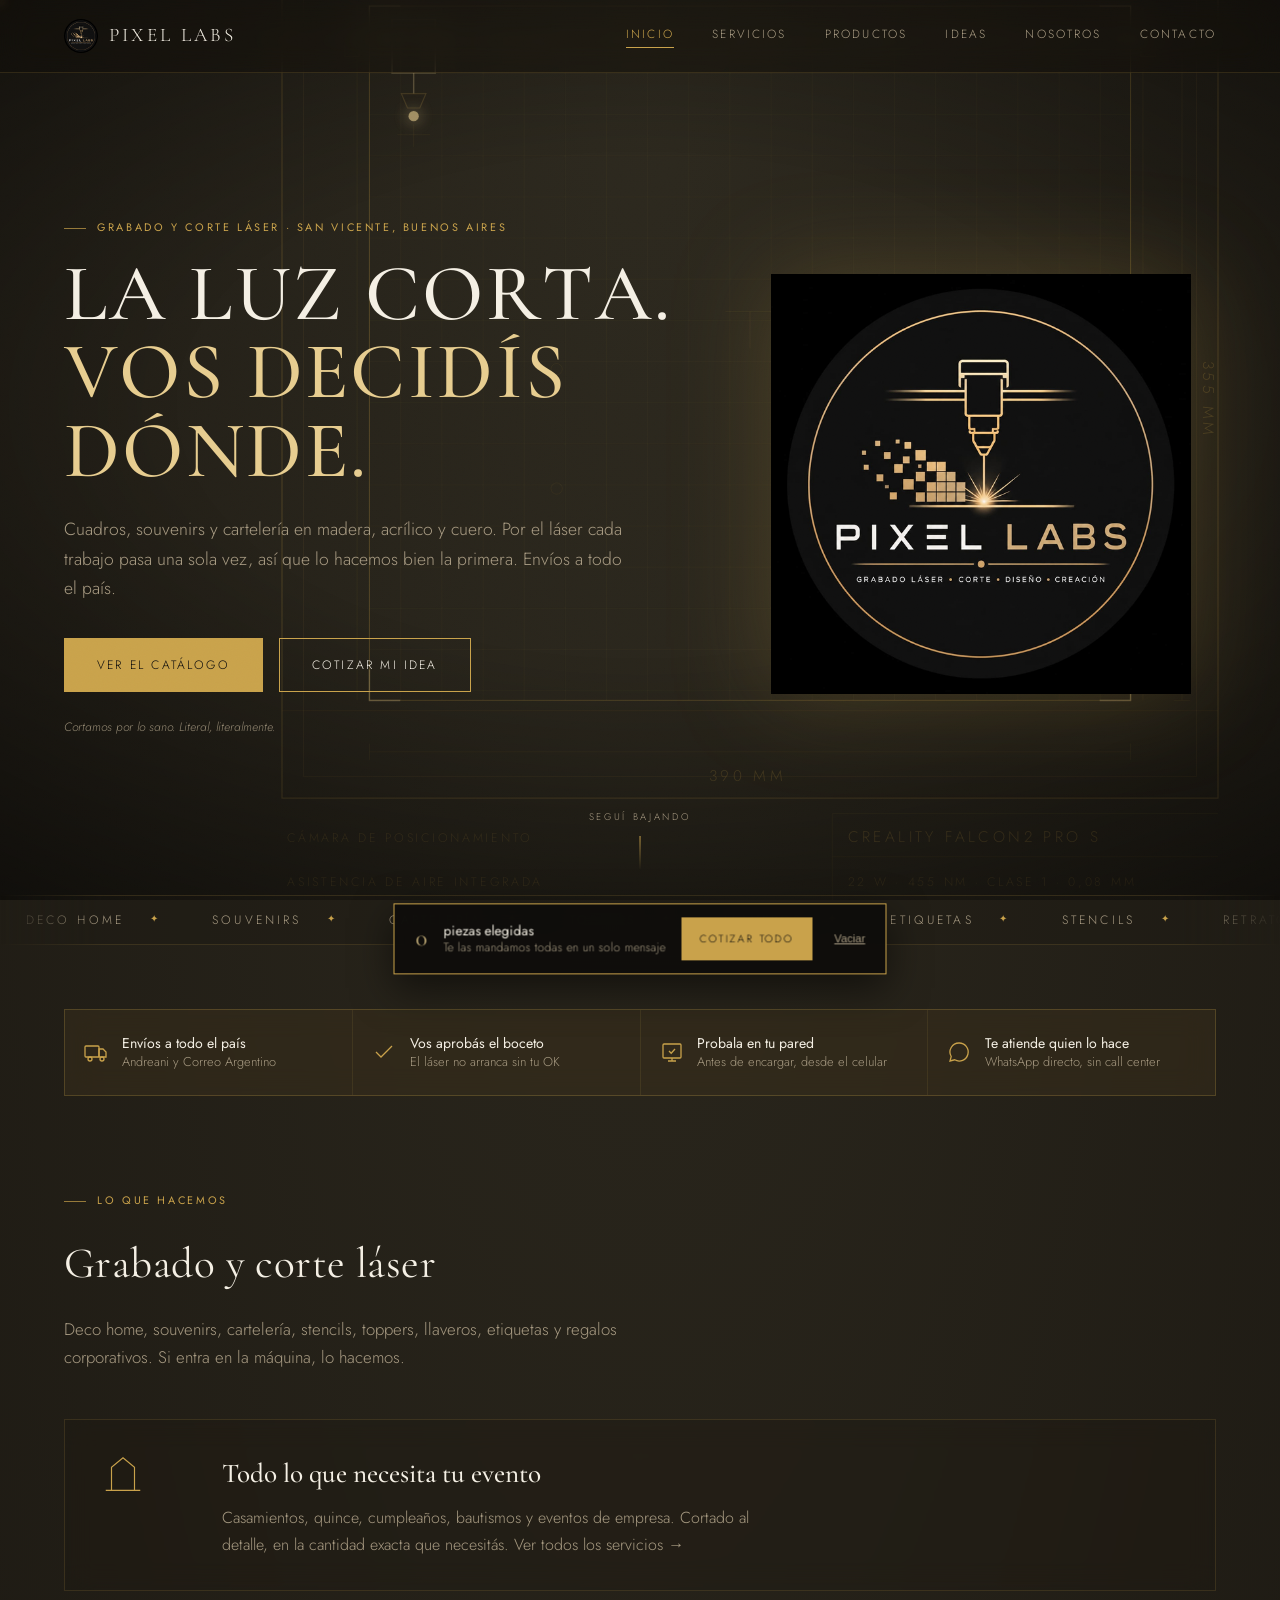
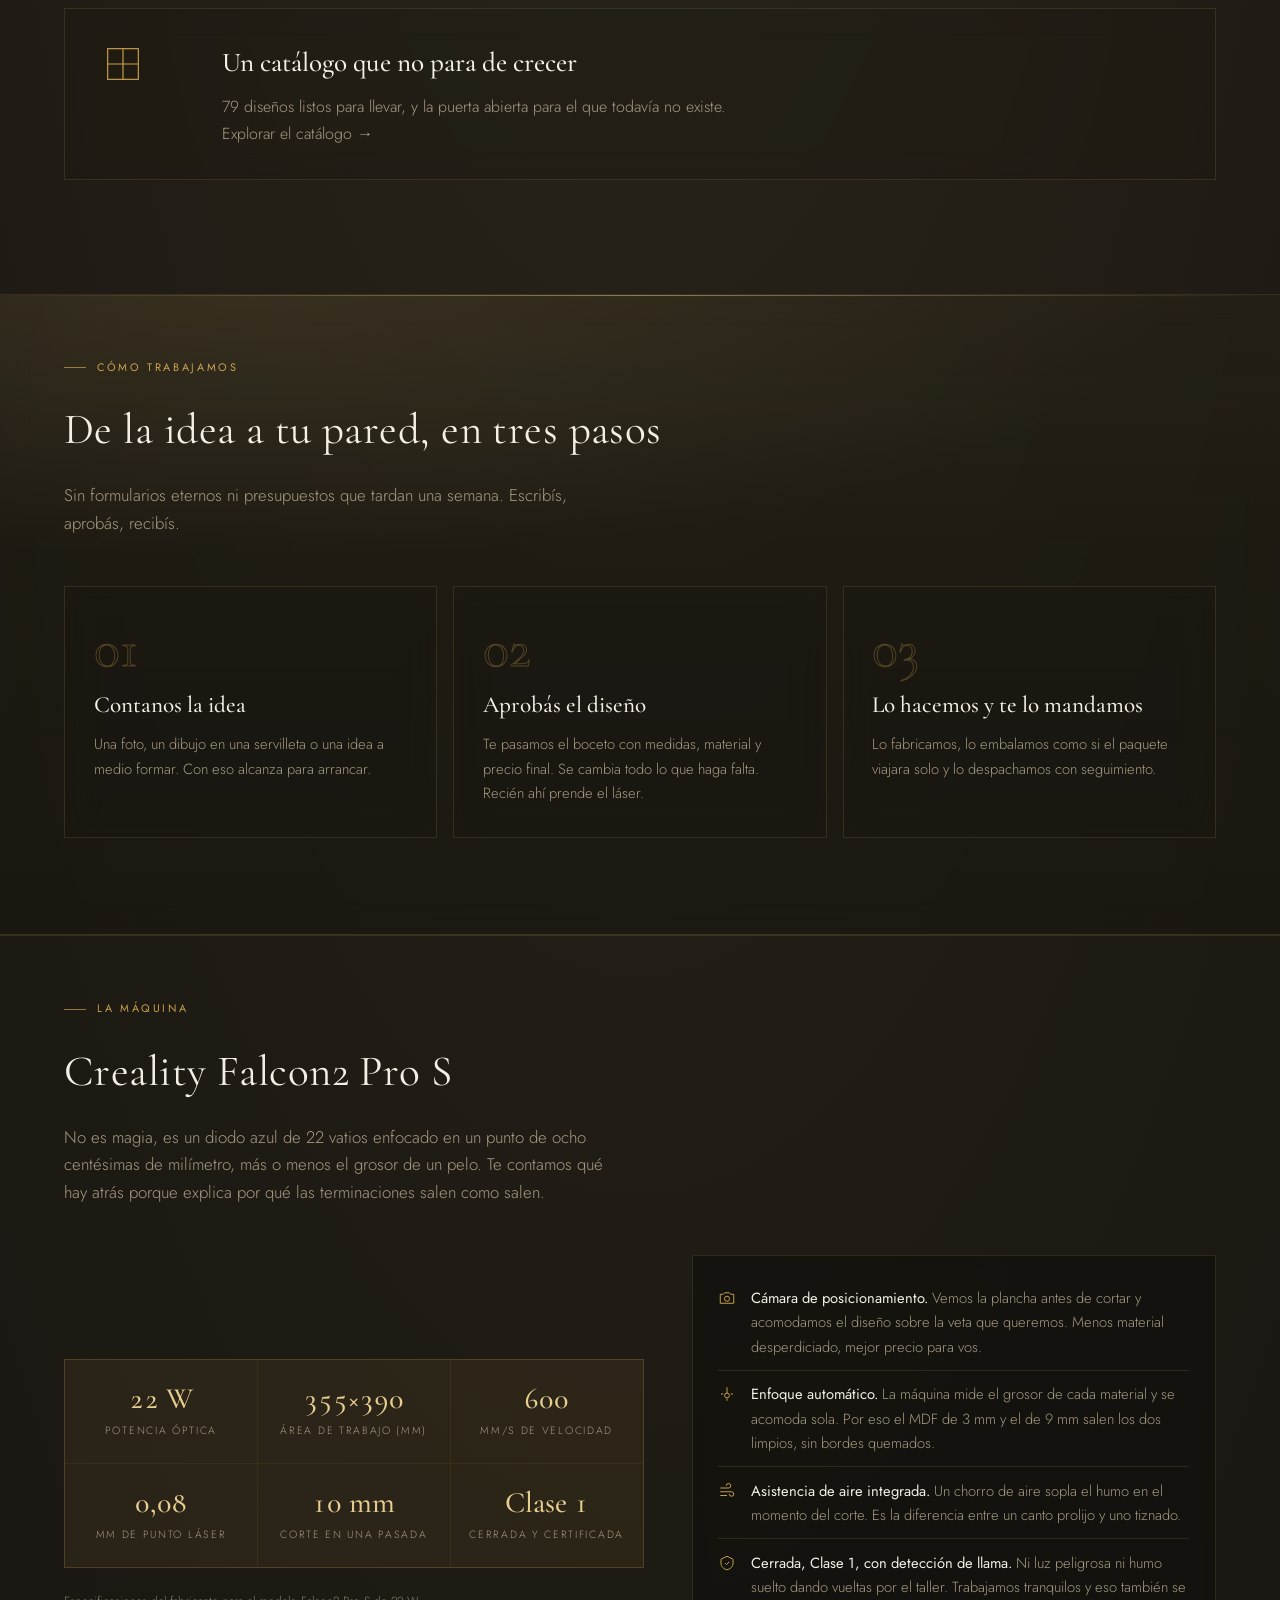
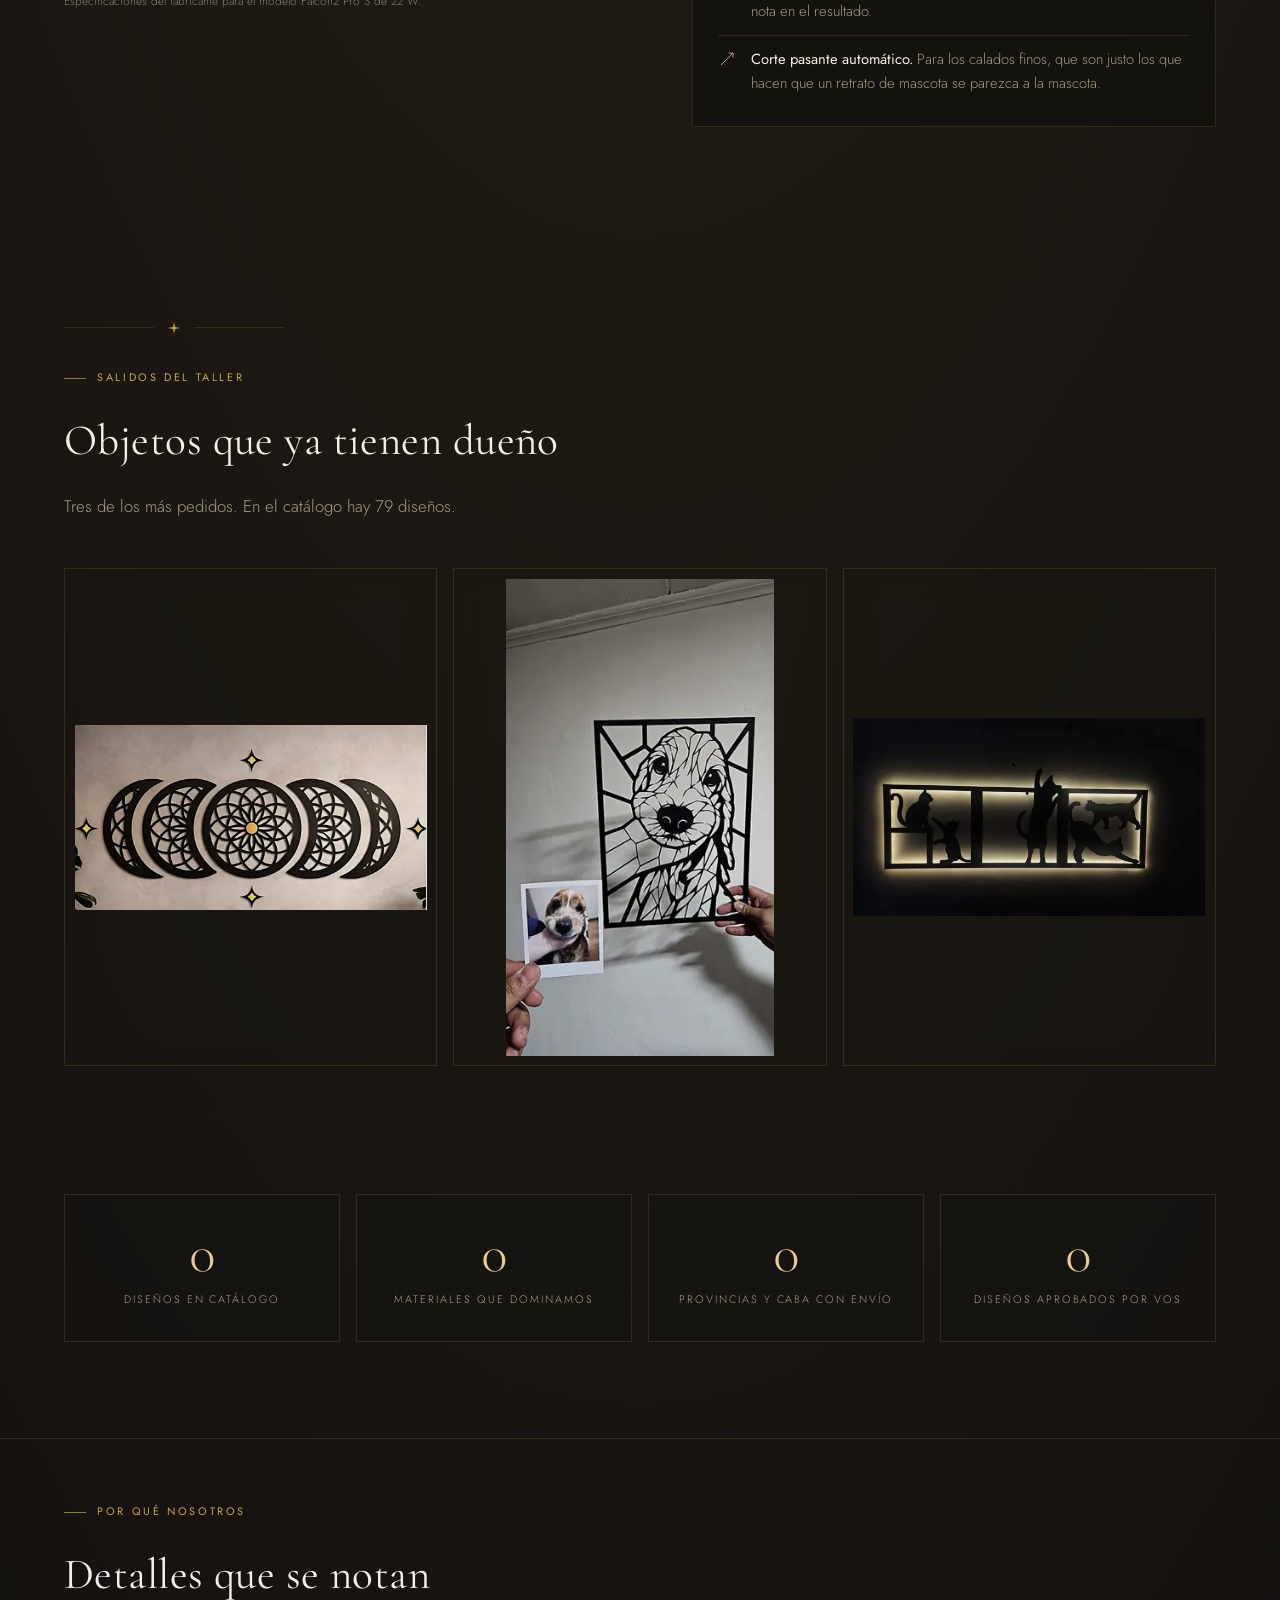
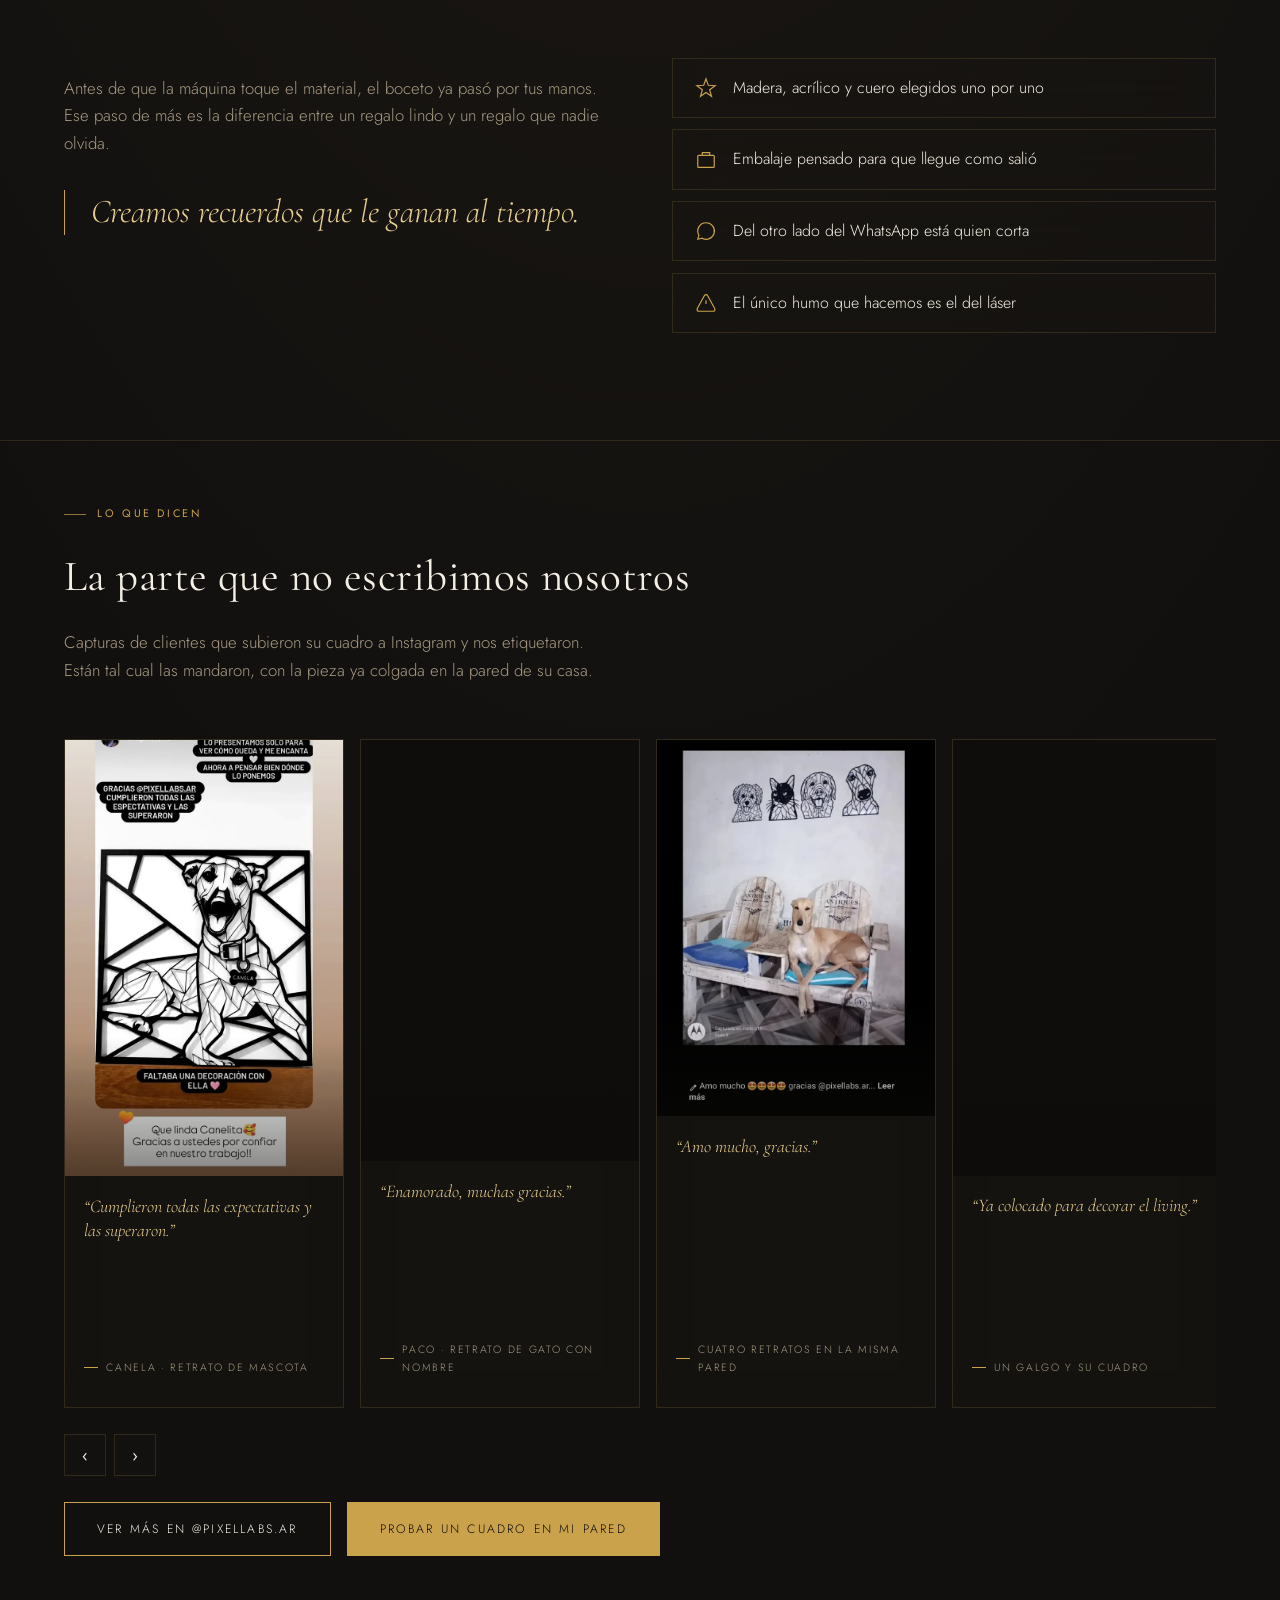
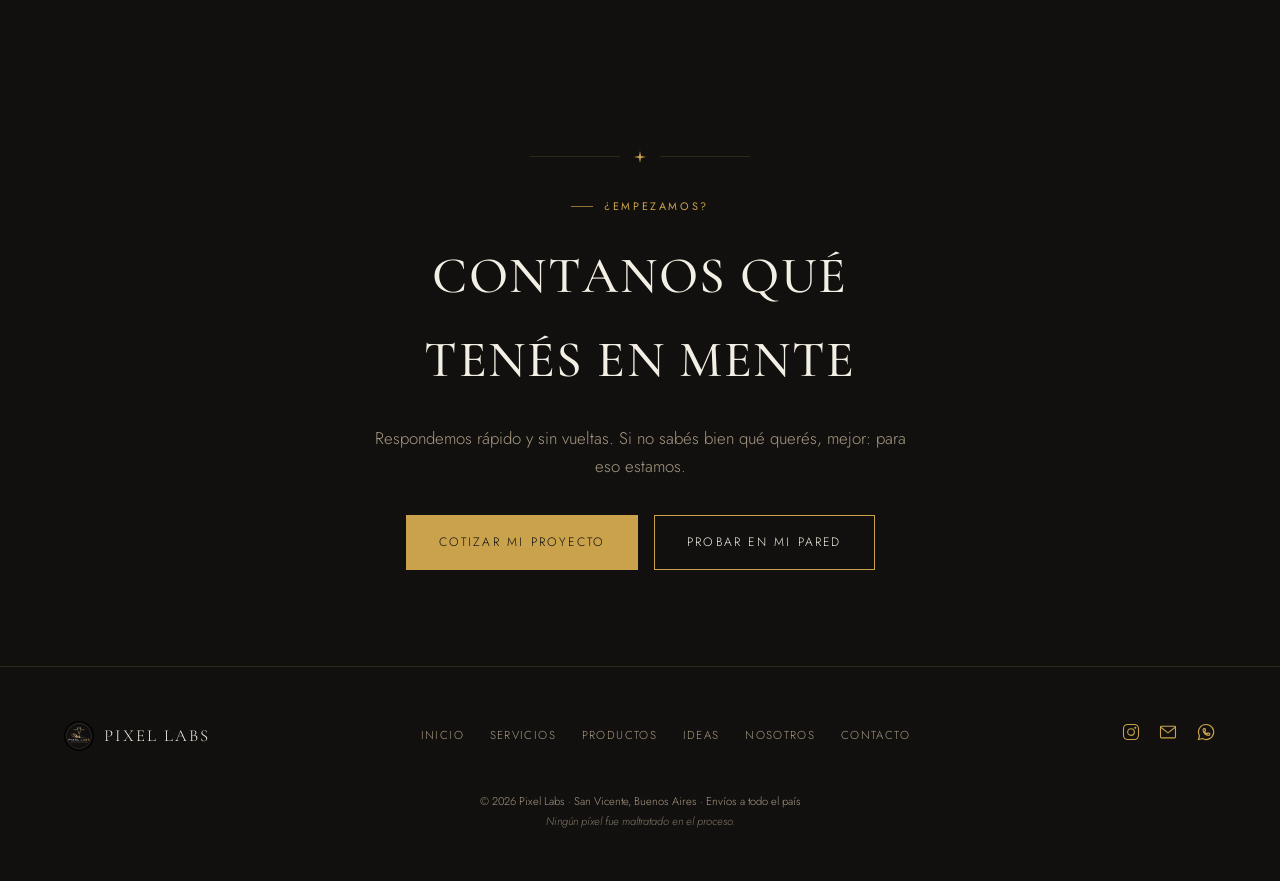
==== index.html @ 8ce3fb06 "arreglo los 79 productos no validos de Search Console" ====
<!DOCTYPE html>
<html lang="es-AR">
<head>
<meta charset="UTF-8">
<meta name="viewport" content="width=device-width, initial-scale=1.0">

<!-- Google Tag Manager -->
<script>(function(w,d,s,l,i){w[l]=w[l]||[];w[l].push({'gtm.start':
new Date().getTime(),event:'gtm.js'});var f=d.getElementsByTagName(s)[0],
j=d.createElement(s),dl=l!='dataLayer'?'&l='+l:'';j.async=true;j.src=
'https://www.googletagmanager.com/gtm.js?id='+i+dl;f.parentNode.insertBefore(j,f);
})(window,document,'script','dataLayer','GTM-KTWW93RZ');</script>
<!-- End Google Tag Manager -->

<title>Cuadros y Regalos Personalizados en Corte Láser | Pixel Labs</title>
<meta name="description" content="Cuadros calados, retratos de tu mascota y souvenirs en madera y acrílico. Probá cómo queda en tu pared antes de encargarlo. Envíos a todo el país.">
<meta name="keywords" content="cuadros personalizados, retrato de mascota en madera, regalos personalizados Argentina, souvenirs 15 años, corte láser San Vicente, decoración de pared, regalos corporativos con logo">
<meta name="theme-color" content="#0D0D0D">
<!-- ===== DOMINIO =====
     Estas URLs apuntan a https://pixellabs.com.ar
     ORDEN IMPORTANTE al publicar:
       1) conectá pixellabs.com.ar como Custom Domain del Worker en Cloudflare
       2) recién ahí hacé el deploy
     Si deployás antes de conectar el dominio, Google va a leer un canonical
     que todavía no resuelve. Si necesitás publicar ya y conectar el dominio
     después, reemplazá en los 7 HTML + sitemap.xml + robots.txt:
       https://pixellabs.com.ar  ->  https://pixel-labs-web.rodrigo-s-diaz09.workers.dev -->
<link rel="canonical" href="https://pixellabs.com.ar/">
<meta property="og:url" content="https://pixellabs.com.ar/">
<link rel="icon" type="image/png" sizes="512x512" href="favicon-512.png">
<link rel="icon" type="image/png" sizes="32x32" href="favicon-32.png">
<link rel="apple-touch-icon" href="apple-touch-icon.png">
<meta property="og:title" content="Cuadros y Regalos Personalizados en Corte Láser | Pixel Labs">
<meta property="og:description" content="Cuadros calados, retratos de tu mascota y souvenirs en madera y acrílico. Probá cómo queda en tu pared antes de encargarlo. Envíos a todo el país.">
<meta property="og:type" content="website">
<meta property="og:locale" content="es_AR">
<meta property="og:image" content="https://pixellabs.com.ar/images/compartir.jpg">
<meta property="og:image:width" content="1200">
<meta property="og:image:height" content="630">
<meta property="og:image:alt" content="Pixel Labs — grabado y corte láser en San Vicente, Buenos Aires">
<meta property="og:site_name" content="Pixel Labs">
<meta name="twitter:card" content="summary_large_image">
<meta name="twitter:image" content="https://pixellabs.com.ar/images/compartir.jpg">
<meta name="author" content="Pixel Labs">
<meta name="geo.region" content="AR-B">
<meta name="geo.placename" content="San Vicente, Buenos Aires">
<link rel="preconnect" href="https://fonts.googleapis.com">
<link rel="preconnect" href="https://fonts.gstatic.com" crossorigin>
<link href="https://fonts.googleapis.com/css2?family=Cormorant+Garamond:ital,wght@0,400;0,500;1,500&family=Jost:wght@300;400;500&display=swap" rel="stylesheet">
<link rel="stylesheet" href="style.css">

<!-- ===================== MEDICIÓN =====================
     Pegá acá tu GA4 y tu Píxel de Meta. El resto ya está cableado:
     script.js dispara el evento "contacto_whatsapp" en CADA clic a WhatsApp.

<script async src="https://www.googletagmanager.com/gtag/js?id=G-XXXXXXX"></script>
<script>
  window.dataLayer=window.dataLayer||[];function gtag(){dataLayer.push(arguments);}
  gtag('js',new Date());gtag('config','G-XXXXXXX');
</script>
     ==================================================== -->
<script type="application/ld+json">
{
  "@context": "https://schema.org",
  "@type": "LocalBusiness",
  "name": "Pixel Labs",
  "url": "https://pixellabs.com.ar/",
  "image": [
    "https://pixellabs.com.ar/images/taller.jpg",
    "https://pixellabs.com.ar/favicon-512.png"
  ],
  "description": "Estudio de grabado y corte láser en madera, acrílico y cuero. Cuadros, souvenirs, cartelería y regalos personalizados, con envíos a todo el país.",
  "address": {"@type": "PostalAddress", "addressLocality": "San Vicente", "addressRegion": "Buenos Aires", "addressCountry": "AR"},
  "areaServed": "AR",
  "telephone": "+542224642172",
  "email": "rodrigo.s.diaz09@gmail.com",
  "sameAs": ["https://instagram.com/PixelLabs.ar"],
  "priceRange": "$$",
  "hasOfferCatalog": {
    "@type": "OfferCatalog",
    "name": "Servicios de Pixel Labs",
    "itemListElement": [
      {"@type": "Service", "name": "Cuadros y deco en corte láser a medida"},
      {"@type": "Service", "name": "Retratos de mascota a partir de una foto"},
      {"@type": "Service", "name": "Souvenirs personalizados para eventos"},
      {"@type": "Service", "name": "Cartelería y regalos corporativos con logo"}
    ]
  }
}
</script>
</head>
<body>
<!-- Google Tag Manager (noscript) -->
<noscript><iframe src="https://www.googletagmanager.com/ns.html?id=GTM-KTWW93RZ"
title="Google Tag Manager" height="0" width="0" style="display:none;visibility:hidden"></iframe></noscript>
<!-- End Google Tag Manager (noscript) -->
<a class="skip-link" href="#main">Ir al contenido</a>

<div class="boot" aria-hidden="true">
  <div class="boot-inner">
    <div class="boot-mark">Pixel Labs</div>
    <div class="boot-bar"></div>
    <p class="boot-note">Calibrando el láser</p>
  </div>
</div>

<div class="scan-progress" aria-hidden="true"></div>
<div class="grain" aria-hidden="true"></div>
<div class="vignette" aria-hidden="true"></div>
<div class="cursor-ring" aria-hidden="true"></div>
<div class="cursor-dot" aria-hidden="true"></div>
<div class="wipe" aria-hidden="true"></div>

<!-- ==========================================================================
     FONDO: plano técnico de la Creality Falcon2 Pro S 22W, dibujado en vectores.
     Va fijo detrás de todo el contenido. El cabezal recorre el área de trabajo
     y el trazo se dibuja solo, como en un corte real.
     ========================================================================== -->
<div class="blueprint" aria-hidden="true">
<svg viewBox="0 0 1400 1120" xmlns="http://www.w3.org/2000/svg" role="presentation">
  <defs>
    <pattern id="bpGrid" width="40" height="40" patternUnits="userSpaceOnUse">
      <path d="M40 0 H0 V40" class="bp-faint"/>
    </pattern>
    <filter id="bpGlow" x="-160%" y="-160%" width="420%" height="420%">
      <feGaussianBlur stdDeviation="7" result="b"/>
      <feMerge><feMergeNode in="b"/><feMergeNode in="SourceGraphic"/></feMerge>
    </filter>
  </defs>

  <!-- papel milimetrado -->
  <rect x="330" y="215" width="740" height="675" fill="url(#bpGrid)"/>

  <!-- chasis cerrado -->
  <rect x="245" y="120" width="910" height="865" class="bp-line"/>
  <rect x="266" y="141" width="868" height="823" class="bp-faint"/>
  <path d="M245 205 H1155" class="bp-faint"/>
  <path d="M245 900 H1155" class="bp-faint"/>
  <rect x="245" y="120" width="910" height="85" class="bp-fillsoft"/>

  <!-- panel y parada de emergencia -->
  <circle cx="1085" cy="163" r="17" class="bp-line"/>
  <circle cx="1085" cy="163" r="9" class="bp-faint"/>
  <path d="M300 155 H420 M300 172 H380" class="bp-faint"/>
  <text x="300" y="190" class="bp-txt sm">Falcon2 Pro S</text>

  <!-- área de trabajo 355 x 390 mm -->
  <rect x="330" y="215" width="740" height="675" class="bp-line"/>
  <path d="M330 245 V215 H360 M1040 215 H1070 V245 M1070 860 V890 H1040 M360 890 H330 V860" class="bp-strong"/>

  <!-- rieles Y -->
  <path d="M330 215 V890 M1070 215 V890" class="bp-faint"/>
  <path d="M318 215 V890 M1082 215 V890" class="bp-faint"/>

  <!-- pórtico + cabezal -->
  <g class="bp-gantry">
    <path d="M312 250 H1088" class="bp-strong"/>
    <path d="M312 262 H1088" class="bp-faint"/>
    <rect x="306" y="240" width="14" height="24" class="bp-line"/>
    <rect x="1080" y="240" width="14" height="24" class="bp-line"/>
    <g class="bp-head">
      <rect x="352" y="228" width="42" height="52" class="bp-strong"/>
      <rect x="360" y="236" width="26" height="20" class="bp-faint"/>
      <path d="M373 280 V300" class="bp-strong"/>
      <path d="M361 300 H385 L379 314 H367 Z" class="bp-line"/>
      <circle cx="373" cy="322" r="5" fill="#E7CD8F" class="bp-spark" filter="url(#bpGlow)"/>
      <path d="M373 330 V352 M357 340 H389" class="bp-faint"/>
    </g>
  </g>

  <!-- lo que el láser está cortando: un cartel con la marca.
       pathLength normaliza el trazo para que la animación funcione
       sin importar el largo real del contorno. -->
  <g class="bp-sign">
    <path class="bp-path" pathLength="1500"
          d="M492 548 h416 a22 22 0 0 1 22 22 v112 a22 22 0 0 1 -22 22 h-416 a22 22 0 0 1 -22 -22 v-112 a22 22 0 0 1 22 -22 z"/>
    <path class="bp-path bp-path-b" pathLength="1500"
          d="M510 566 h380 a9 9 0 0 1 9 9 v102 a9 9 0 0 1 -9 9 h-380 a9 9 0 0 1 -9 -9 v-102 a9 9 0 0 1 9 -9 z"/>
    <circle cx="512" cy="568" r="5.5" class="bp-faint"/>
    <circle cx="888" cy="568" r="5.5" class="bp-faint"/>
    <circle cx="512" cy="684" r="5.5" class="bp-faint"/>
    <circle cx="888" cy="684" r="5.5" class="bp-faint"/>
    <path d="M700 548 V512 M676 512 h48" class="bp-faint"/>
    <text x="700" y="648" class="bp-sign-txt" text-anchor="middle">PixelLabs</text>
    <text x="700" y="676" class="bp-sign-sub" text-anchor="middle">grabado y corte láser</text>
  </g>

  <!-- cotas -->
  <path d="M330 940 H1070 M330 932 V948 M1070 932 V948" class="bp-faint"/>
  <text x="660" y="968" class="bp-txt">390 mm</text>
  <path d="M1120 215 V890 M1112 215 H1128 M1112 890 H1128" class="bp-faint"/>
  <text x="1140" y="560" class="bp-txt" transform="rotate(90 1140 560)">355 mm</text>

  <!-- rótulo -->
  <path d="M780 1000 H1155 M780 1000 V1085 M780 1042 H1155" class="bp-faint"/>
  <text x="795" y="1028" class="bp-txt">Creality Falcon2 Pro S</text>
  <text x="795" y="1070" class="bp-txt sm">22 W · 455 nm · Clase 1 · 0,08 mm</text>

  <!-- referencias sueltas -->
  <text x="250" y="1028" class="bp-txt sm">Cámara de posicionamiento</text>
  <text x="250" y="1070" class="bp-txt sm">Asistencia de aire integrada</text>
  <circle cx="1040" cy="245" r="9" class="bp-faint"/>
  <path d="M1031 236 L1049 254 M1049 236 L1031 254" class="bp-faint"/>
</svg>
</div>

<!-- BARRA DE ANUNCIO: cambiá el texto y la fecha según la temporada. Para ocultarla, borrá este bloque entero. -->
<div class="announce">
  <span>Día de la Madre · cerramos agenda el 5 de octubre <span class="count-down" data-deadline="2026-10-05T23:59:59-03:00"></span></span>
  <button type="button" class="announce-close" aria-label="Cerrar aviso">✕</button>
</div>

<header class="site-header">
  <a class="brand" href="index.html">
    <img class="brand-mark" src="images/logo-header.png" alt="Pixel Labs — grabado y corte láser" width="40" height="40">
    PIXEL LABS
  </a>
  <nav class="main-nav" id="mainNav">
    <a href="index.html">Inicio</a>
    <a href="servicios.html">Servicios</a>
    <a href="productos.html">Productos</a>
    <a href="ideas.html">Ideas</a>
    <a href="nosotros.html">Nosotros</a>
    <a href="contacto.html">Contacto</a>
  </nav>
  <button type="button" class="nav-toggle" id="navToggle" aria-label="Abrir menú">☰</button>
</header>

<main id="main">

<section class="hero">
  <canvas class="hero-canvas" id="heroCanvas" aria-hidden="true"></canvas>
  <div class="hero-content">
    <p class="eyebrow">Grabado y corte láser · San Vicente, Buenos Aires</p>
    <h1 data-engrave>La luz corta.<span class="accent">Vos decidís dónde.</span></h1>
    <p class="lede">Cuadros, souvenirs y cartelería en madera, acrílico y cuero. Por el láser cada trabajo pasa una sola vez, así que lo hacemos bien la primera. Envíos a todo el país.</p>
    <div class="hero-actions">
      <a href="productos.html" class="btn btn-solid spark-hover">Ver el catálogo</a>
      <a href="https://wa.me/542224642172?text=%C2%A1Hola%20Pixel%20Labs%21%20Tengo%20una%20idea%20y%20quiero%20cotizarla." target="_blank" rel="noopener" class="btn spark-hover">Cotizar mi idea</a>
    </div>
    <p class="hero-joke">Cortamos por lo sano. Literal, literalmente.</p>
  </div>
  <div class="hero-tag">
    <video autoplay muted loop playsinline preload="none" poster="images/logo-hero.png" aria-hidden="true" tabindex="-1">
      <source src="images/logo-hero.mp4" type="video/mp4">
    </video>
  </div>
  <div class="hero-scroll" aria-hidden="true">Seguí bajando</div>
</section>

<div class="ticker" aria-hidden="true">
  <div class="ticker-track">
    <span>Deco home</span><span>Souvenirs</span><span>Cartelería</span><span>Toppers</span><span>Llaveros</span><span>Etiquetas</span><span>Stencils</span><span>Retratos de mascota</span><span>Regalos corporativos</span>
    <span>Deco home</span><span>Souvenirs</span><span>Cartelería</span><span>Toppers</span><span>Llaveros</span><span>Etiquetas</span><span>Stencils</span><span>Retratos de mascota</span><span>Regalos corporativos</span>
  </div>
</div>

<section class="pb-2">
  <div class="trust-bar" data-reveal>
  <div class="trust-item">
    <svg viewBox="0 0 24 24" fill="none" stroke="currentColor" stroke-width="1.3" aria-hidden="true"><rect x="1" y="6" width="14" height="11" rx="1"/><path d="M15 9h4l3 3v5h-7z"/><circle cx="6" cy="19" r="2"/><circle cx="18" cy="19" r="2"/></svg>
    <span><b>Envíos a todo el país</b>Andreani y Correo Argentino</span>
  </div>
  <div class="trust-item">
    <svg viewBox="0 0 24 24" fill="none" stroke="currentColor" stroke-width="1.3" aria-hidden="true"><path d="M20 6 9 17l-5-5"/></svg>
    <span><b>Vos aprobás el boceto</b>El láser no arranca sin tu OK</span>
  </div>
  <div class="trust-item">
    <svg viewBox="0 0 24 24" fill="none" stroke="currentColor" stroke-width="1.3" aria-hidden="true"><rect x="3" y="4" width="18" height="14" rx="1"/><path d="M8 21h8M12 18v3"/><path d="M9 11l2.2 2.2L15 9"/></svg>
    <span><b>Probala en tu pared</b>Antes de encargar, desde el celular</span>
  </div>
  <div class="trust-item">
    <svg viewBox="0 0 24 24" fill="none" stroke="currentColor" stroke-width="1.3" aria-hidden="true"><path d="M12 3a9 9 0 0 0-7.8 13.5L3 21l4.7-1.2A9 9 0 1 0 12 3z"/></svg>
    <span><b>Te atiende quien lo hace</b>WhatsApp directo, sin call center</span>
  </div>
</div>
</section>

<section aria-labelledby="t-servicios">
  <div class="section-head" data-reveal>
    <p class="eyebrow">Lo que hacemos</p>
    <h2 id="t-servicios" data-engrave>Grabado y corte láser</h2>
    <p class="lede">Deco home, souvenirs, cartelería, stencils, toppers, llaveros, etiquetas y regalos corporativos. Si entra en la máquina, lo hacemos.</p>
  </div>

  <div class="service-row" data-reveal>
    <svg class="service-icon" viewBox="0 0 48 48" fill="none" aria-hidden="true"><path d="M6 40 L42 40 M12 40 V16 L24 6 L36 16 V40" stroke="currentColor" stroke-width="1.2"/></svg>
    <div>
      <h3>Todo lo que necesita tu evento</h3>
      <p>Casamientos, quince, cumpleaños, bautismos y eventos de empresa. Cortado al detalle, en la cantidad exacta que necesitás. <a href="servicios.html">Ver todos los servicios →</a></p>
    </div>
  </div>
  <div class="service-row" data-reveal style="--d:90ms">
    <svg class="service-icon" viewBox="0 0 48 48" fill="none" aria-hidden="true"><rect x="8" y="8" width="32" height="32" stroke="currentColor" stroke-width="1.2"/><path d="M8 24 H40 M24 8 V40" stroke="currentColor" stroke-width="1.2"/></svg>
    <div>
      <h3>Un catálogo que no para de crecer</h3>
      <p>79 diseños listos para llevar, y la puerta abierta para el que todavía no existe. <a href="productos.html">Explorar el catálogo →</a></p>
    </div>
  </div>
</section>

<section class="section-glass" aria-labelledby="t-proceso">
  <div class="section-head" data-reveal>
    <p class="eyebrow">Cómo trabajamos</p>
    <h2 id="t-proceso" data-engrave>De la idea a tu pared, en tres pasos</h2>
    <p class="lede">Sin formularios eternos ni presupuestos que tardan una semana. Escribís, aprobás, recibís.</p>
  </div>
  <div class="steps">
    <article class="step" data-reveal>
      <span class="step-n">01</span>
      <h3>Contanos la idea</h3>
      <p>Una foto, un dibujo en una servilleta o una idea a medio formar. Con eso alcanza para arrancar.</p>
    </article>
    <article class="step" data-reveal style="--d:100ms">
      <span class="step-n">02</span>
      <h3>Aprobás el diseño</h3>
      <p>Te pasamos el boceto con medidas, material y precio final. Se cambia todo lo que haga falta. Recién ahí prende el láser.</p>
    </article>
    <article class="step" data-reveal style="--d:200ms">
      <span class="step-n">03</span>
      <h3>Lo hacemos y te lo mandamos</h3>
      <p>Lo fabricamos, lo embalamos como si el paquete viajara solo y lo despachamos con seguimiento.</p>
    </article>
  </div>
</section>


<div class="hr-divider"></div>

<section aria-labelledby="t-maquina">
  <div class="section-head" data-reveal>
    <p class="eyebrow">La máquina</p>
    <h2 id="t-maquina" data-engrave>Creality Falcon2 Pro S</h2>
    <p class="lede">No es magia, es un diodo azul de 22 vatios enfocado en un punto de ocho centésimas de milímetro, más o menos el grosor de un pelo. Te contamos qué hay atrás porque explica por qué las terminaciones salen como salen.</p>
  </div>

  <div class="machine-grid">
    <div data-reveal="left">
      <div class="machine-specs">
        <div class="spec"><b>22 W</b><span>Potencia óptica</span></div>
        <div class="spec"><b>355×390</b><span>Área de trabajo (mm)</span></div>
        <div class="spec"><b>600</b><span>mm/s de velocidad</span></div>
        <div class="spec"><b>0,08</b><span>mm de punto láser</span></div>
        <div class="spec"><b>10 mm</b><span>Corte en una pasada</span></div>
        <div class="spec"><b>Clase 1</b><span>Cerrada y certificada</span></div>
      </div>
      <p class="machine-note">Especificaciones del fabricante para el modelo Falcon2 Pro S de 22 W.</p>
    </div>

    <div data-reveal="right">
      <ul class="machine-list">
        <li>
          <svg viewBox="0 0 24 24" fill="none" stroke="currentColor" stroke-width="1.3" aria-hidden="true"><path d="M3 7h4l2-2h6l2 2h4v12H3z"/><circle cx="12" cy="13" r="3.4"/></svg>
          <span><b>Cámara de posicionamiento.</b> Vemos la plancha antes de cortar y acomodamos el diseño sobre la veta que queremos. Menos material desperdiciado, mejor precio para vos.</span>
        </li>
        <li>
          <svg viewBox="0 0 24 24" fill="none" stroke="currentColor" stroke-width="1.3" aria-hidden="true"><path d="M12 3v8M12 21v-3M4 12h3M17 12h3"/><circle cx="12" cy="14" r="3.2"/></svg>
          <span><b>Enfoque automático.</b> La máquina mide el grosor de cada material y se acomoda sola. Por eso el MDF de 3 mm y el de 9 mm salen los dos limpios, sin bordes quemados.</span>
        </li>
        <li>
          <svg viewBox="0 0 24 24" fill="none" stroke="currentColor" stroke-width="1.3" aria-hidden="true"><path d="M3 8h11a3 3 0 1 0-3-3M3 13h15a3 3 0 1 1-3 3M3 18h9"/></svg>
          <span><b>Asistencia de aire integrada.</b> Un chorro de aire sopla el humo en el momento del corte. Es la diferencia entre un canto prolijo y uno tiznado.</span>
        </li>
        <li>
          <svg viewBox="0 0 24 24" fill="none" stroke="currentColor" stroke-width="1.3" aria-hidden="true"><path d="M12 3l8 4v5c0 5-3.4 8-8 9-4.6-1-8-4-8-9V7z"/><path d="M9.5 12.2l1.9 1.9 3.6-3.8"/></svg>
          <span><b>Cerrada, Clase 1, con detección de llama.</b> Ni luz peligrosa ni humo suelto dando vueltas por el taller. Trabajamos tranquilos y eso también se nota en el resultado.</span>
        </li>
        <li>
          <svg viewBox="0 0 24 24" fill="none" stroke="currentColor" stroke-width="1.3" aria-hidden="true"><path d="M4 20 20 4M14 4h6v6"/></svg>
          <span><b>Corte pasante automático.</b> Para los calados finos, que son justo los que hacen que un retrato de mascota se parezca a la mascota.</span>
        </li>
      </ul>
    </div>
  </div>
</section>

<section aria-labelledby="t-catalogo">
  <div class="spark-divider"><svg viewBox="0 0 12 12" aria-hidden="true"><path d="M6 0 L7 5 L12 6 L7 7 L6 12 L5 7 L0 6 L5 5 Z" fill="currentColor"/></svg></div>
  <div class="section-head" data-reveal>
    <p class="eyebrow">Salidos del taller</p>
    <h2 id="t-catalogo" data-engrave>Objetos que ya tienen dueño</h2>
    <p class="lede">Tres de los más pedidos. En el catálogo hay 79 diseños.</p>
  </div>
  <div class="gallery-grid destacados">
    <article class="gallery-item" data-reveal="zoom">
      <img src="images/thumb/cuadro-fases-lunares.webp" width="560" height="560" decoding="async" alt="Cuadro decorativo de fases lunares en corte láser — Pixel Labs" loading="lazy">
      <div class="gallery-overlay"><h3>Fases Lunares</h3><a href="productos.html">Ver catálogo</a></div>
    </article>
    <article class="gallery-item" data-reveal="zoom" style="--d:110ms">
      <img src="images/thumb/cuadro-mascota-personalizada-02.webp" width="560" height="560" decoding="async" alt="Retrato de mascota personalizado hecho a partir de una foto — Pixel Labs" loading="lazy">
      <div class="gallery-overlay"><h3>Retratos a medida</h3><a href="productos.html">Ver catálogo</a></div>
    </article>
    <article class="gallery-item" data-reveal="zoom" style="--d:220ms">
      <img src="images/thumb/cuadro-gatos-led.webp" width="560" height="560" decoding="async" alt="Cuadro tríptico de gatos en corte láser con iluminación LED cálida — Pixel Labs" loading="lazy">
      <div class="gallery-overlay"><h3>Piezas con luz</h3><a href="productos.html">Ver catálogo</a></div>
    </article>
  </div>
</section>

<section class="pt-2">
  <div class="stats">
    <div class="stat" data-reveal><span class="stat-n" data-count="79" data-suffix="">0</span><span class="stat-l">Diseños en catálogo</span></div>
    <div class="stat" data-reveal style="--d:80ms"><span class="stat-n" data-count="3">0</span><span class="stat-l">Materiales que dominamos</span></div>
    <div class="stat" data-reveal style="--d:160ms"><span class="stat-n" data-count="24">0</span><span class="stat-l">Provincias y CABA con envío</span></div>
    <div class="stat" data-reveal style="--d:240ms"><span class="stat-n" data-count="100" data-suffix="%">0</span><span class="stat-l">Diseños aprobados por vos</span></div>
  </div>
</section>

<div class="hr-divider"></div>

<section aria-labelledby="t-porque">
  <div class="section-head" data-reveal>
    <p class="eyebrow">Por qué nosotros</p>
    <h2 id="t-porque" data-engrave>Detalles que se notan</h2>
  </div>
  <div class="about-grid">
    <div data-reveal="left">
      <p class="lede">Antes de que la máquina toque el material, el boceto ya pasó por tus manos. Ese paso de más es la diferencia entre un regalo lindo y un regalo que nadie olvida.</p>
      <blockquote class="pull-quote">Creamos recuerdos que le ganan al tiempo.</blockquote>
    </div>
    <div data-reveal="right">
      <div class="contact-info-row"><svg viewBox="0 0 24 24" fill="none" stroke="currentColor" stroke-width="1.3" aria-hidden="true"><path d="M12 2 L14.5 9 L22 9.5 L16 14 L18 21 L12 17 L6 21 L8 14 L2 9.5 L9.5 9 Z"/></svg><span>Madera, acrílico y cuero elegidos uno por uno</span></div>
      <div class="contact-info-row"><svg viewBox="0 0 24 24" fill="none" stroke="currentColor" stroke-width="1.3" aria-hidden="true"><rect x="3" y="7" width="18" height="13" rx="1"/><path d="M8 7 V4 H16 V7"/></svg><span>Embalaje pensado para que llegue como salió</span></div>
      <div class="contact-info-row"><svg viewBox="0 0 24 24" fill="none" stroke="currentColor" stroke-width="1.3" aria-hidden="true"><path d="M12 3a9 9 0 0 0-7.8 13.5L3 21l4.7-1.2A9 9 0 1 0 12 3z"/></svg><span>Del otro lado del WhatsApp está quien corta</span></div>
      <div class="contact-info-row"><svg viewBox="0 0 24 24" fill="none" stroke="currentColor" stroke-width="1.3" aria-hidden="true"><path d="M12 9v4M12 17h.01M10.3 3.9 2.5 18a2 2 0 0 0 1.8 3h15.4a2 2 0 0 0 1.8-3L13.7 3.9a2 2 0 0 0-3.4 0Z"/></svg><span>El único humo que hacemos es el del láser</span></div>
    </div>
  </div>
</section>

<div class="hr-divider"></div>

<!-- ==========================================================================
     RESEÑAS — capturas reales de historias que subieron clientes y en las
     que etiquetaron a @PixelLabs.ar. No hay una sola palabra escrita por
     nosotros. Para sumar más: poné el .webp en images/resenas/ y copiá
     una tarjeta de estas cambiando el archivo, la frase y el epígrafe.
     ========================================================================== -->
<section aria-labelledby="t-resenas">
  <div class="section-head" data-reveal>
    <p class="eyebrow">Lo que dicen</p>
    <h2 id="t-resenas" data-engrave>La parte que no escribimos nosotros</h2>
    <p class="lede">Capturas de clientes que subieron su cuadro a Instagram y nos etiquetaron. Están tal cual las mandaron, con la pieza ya colgada en la pared de su casa.</p>
  </div>

  <div class="stories-wrap">
    <section class="stories" id="stories" aria-label="Reseñas de clientes">
      <article class="story" data-reveal="zoom" style="--d:0ms">
        <figure><img src="images/resenas/canela.webp" alt="Captura de un cliente mostrando su cuadro de la perra Canela colgado en casa" loading="lazy" decoding="async" width="700" height="1100"></figure>
        <div class="story-body">
          <p class="story-quote">“Cumplieron todas las expectativas y las superaron.”</p>
          <p class="story-meta">Canela · retrato de mascota</p>
        </div>
      </article>
      <article class="story" data-reveal="zoom" style="--d:60ms">
        <figure><img src="images/resenas/paco.webp" alt="Captura de un cliente con el cuadro del gato Paco junto a la foto original" loading="lazy" decoding="async" width="725" height="1100"></figure>
        <div class="story-body">
          <p class="story-quote">“Enamorado, muchas gracias.”</p>
          <p class="story-meta">Paco · retrato de gato con nombre</p>
        </div>
      </article>
      <article class="story" data-reveal="zoom" style="--d:120ms">
        <figure><img src="images/resenas/cuatro-cuadros.webp" alt="Cuatro retratos de mascotas colgados en fila sobre la pared del living de un cliente" loading="lazy" decoding="async" width="760" height="1029"></figure>
        <div class="story-body">
          <p class="story-quote">“Amo mucho, gracias.”</p>
          <p class="story-meta">Cuatro retratos en la misma pared</p>
        </div>
      </article>
      <article class="story" data-reveal="zoom" style="--d:180ms">
        <figure><img src="images/resenas/galgo-living.webp" alt="Un galgo en primer plano y detrás, en la pared, su propio retrato en corte láser" loading="lazy" decoding="async" width="701" height="1100"></figure>
        <div class="story-body">
          <p class="story-quote">“Ya colocado para decorar el living.”</p>
          <p class="story-meta">Un galgo y su cuadro</p>
        </div>
      </article>
      <article class="story" data-reveal="zoom" style="--d:240ms">
        <figure><img src="images/resenas/pedacito-de-cielo.webp" alt="Retrato de un cachorro en corte láser apoyado en la pared, junto a la foto que lo originó" loading="lazy" decoding="async" width="760" height="994"></figure>
        <div class="story-body">
          <p class="story-quote">“Mi pedacito de cielo.”</p>
          <p class="story-meta">Retrato hecho desde una foto</p>
        </div>
      </article>
      <article class="story" data-reveal="zoom" style="--d:300ms">
        <figure><img src="images/resenas/gracias.webp" alt="Retrato de un perro en corte láser ya colgado en la pared de un cliente" loading="lazy" decoding="async" width="644" height="1100"></figure>
        <div class="story-body">
          <p class="story-quote">“¡Gracias!”</p>
          <p class="story-meta">Colgado y listo</p>
        </div>
      </article>
      <article class="story" data-reveal="zoom" style="--d:360ms">
        <figure><img src="images/resenas/mendoza.webp" alt="Retrato de un perro junto a la foto original, enviado a la provincia de Mendoza" loading="lazy" decoding="async" width="602" height="1100"></figure>
        <div class="story-body">
          <p class="story-nota">Este viajó más de mil kilómetros. Despachamos por Correo Argentino a todo el país.</p>
          <p class="story-meta">Un pedido que llegó a Mendoza</p>
        </div>
      </article>
    </section>
    <div class="stories-nav">
      <button type="button" data-dir="-1" aria-label="Ver reseñas anteriores"><span aria-hidden="true">‹</span></button>
      <button type="button" data-dir="1" aria-label="Ver reseñas siguientes"><span aria-hidden="true">›</span></button>
    </div>
  </div>

  <div class="hero-actions mt-16" data-reveal>
    <a href="https://instagram.com/PixelLabs.ar" target="_blank" rel="noopener" class="btn spark-hover">Ver más en @PixelLabs.ar</a>
    <a href="productos.html#probador" class="btn btn-solid spark-hover">Probar un cuadro en mi pared</a>
  </div>
</section>

<section class="cta-final">
  <div class="spark-divider centered"><svg viewBox="0 0 12 12" aria-hidden="true"><path d="M6 0 L7 5 L12 6 L7 7 L6 12 L5 7 L0 6 L5 5 Z" fill="currentColor"/></svg></div>
  <p class="eyebrow centered">¿Empezamos?</p>
  <h2 data-engrave>Contanos qué tenés en mente</h2>
  <p class="lede">Respondemos rápido y sin vueltas. Si no sabés bien qué querés, mejor: para eso estamos.</p>
  <div class="hero-actions">
    <a href="https://wa.me/542224642172?text=%C2%A1Hola%20Pixel%20Labs%21%20Quiero%20cotizar%20un%20proyecto." target="_blank" rel="noopener" class="btn btn-solid spark-hover">Cotizar mi proyecto</a>
    <a href="productos.html#probador" class="btn spark-hover">Probar en mi pared</a>
  </div>
</section></main>

<!-- Vista ampliada del catálogo -->
<div class="lightbox" id="lightbox" role="dialog" aria-modal="true" aria-label="Vista ampliada de la pieza">
  <button class="lb-close" type="button" aria-label="Cerrar">✕</button>
  <button class="lb-nav lb-prev" type="button" aria-label="Anterior">‹</button>
  <button class="lb-nav lb-next" type="button" aria-label="Siguiente">›</button>
  <div class="lb-inner">
    <figure class="lb-fig"><img id="lbImg" src="[data-uri]" alt=""></figure>
    <div class="lb-side">
      <p class="lb-cat" id="lbCat"></p>
      <h3 class="lb-title" id="lbTitle">Detalle de la pieza</h3>
      <p class="lb-desc" id="lbDesc"></p>
      <a class="btn btn-solid spark-hover" id="lbWa" href="#" target="_blank" rel="noopener">Cotizar esta pieza</a>
      <button class="btn spark-hover" type="button" id="lbPick">Agregar a mi selección</button>
      <button class="btn spark-hover" type="button" id="lbTry" hidden>Verla en mi pared</button>
      <button class="btn spark-hover" type="button" id="lbShare" hidden>Compartir</button>
    </div>
  </div>
</div>

<!-- Bandeja: varias piezas en un solo mensaje -->
<div class="tray" id="tray" role="status" aria-live="polite">
  <span class="tray-n" id="trayN">0</span>
  <span class="tray-t"><b id="trayTitle">piezas elegidas</b><span>Te las mandamos todas en un solo mensaje</span></span>
  <a class="btn btn-solid spark-hover" id="trayGo" href="#" target="_blank" rel="noopener">Cotizar todo</a>
  <button class="tray-clear" type="button" id="trayClear">Vaciar</button>
</div>

<a class="fab" href="https://wa.me/542224642172?text=%C2%A1Hola%20Pixel%20Labs%21%20Quiero%20hacer%20una%20consulta." target="_blank" rel="noopener" aria-label="Escribinos por WhatsApp">
  <span class="fab-label">Escribinos, contestamos</span>
  <svg viewBox="0 0 24 24" fill="none" stroke="currentColor" stroke-width="1.4" aria-hidden="true"><path d="M12 3a9 9 0 0 0-7.8 13.5L3 21l4.7-1.2A9 9 0 1 0 12 3z"/><path d="M8.5 9.3c0 4 3.2 6.7 6.7 6.7c1 0 1.3-.7 1.3-1.3v-1l-2.3-.6-1 1a5 5 0 0 1-2.8-2.8l1-1-.6-2.3h-1c-.6 0-1.3.3-1.3 1.3z"/></svg>
</a>

<footer class="site-footer">
  <div class="footer-brand">
    <img src="images/logo-header.png" alt="" width="30" height="30">
    <span>Pixel Labs</span>
  </div>
  <div class="footer-links">
    <a href="index.html">Inicio</a>
    <a href="servicios.html">Servicios</a>
    <a href="productos.html">Productos</a>
    <a href="ideas.html">Ideas</a>
    <a href="nosotros.html">Nosotros</a>
    <a href="contacto.html">Contacto</a>
  </div>
  <div class="footer-social">
    <a href="https://instagram.com/PixelLabs.ar" target="_blank" rel="noopener" aria-label="Instagram"><svg viewBox="0 0 24 24" fill="none" stroke="currentColor" stroke-width="1.3" aria-hidden="true"><rect x="3" y="3" width="18" height="18" rx="5"/><circle cx="12" cy="12" r="4"/><circle cx="17.2" cy="6.8" r="0.6" fill="currentColor"/></svg></a>
    <a href="mailto:rodrigo.s.diaz09@gmail.com" aria-label="Email"><svg viewBox="0 0 24 24" fill="none" stroke="currentColor" stroke-width="1.3" aria-hidden="true"><rect x="3" y="5" width="18" height="14" rx="1"/><path d="M3 6 L12 13 L21 6"/></svg></a>
    <a href="https://wa.me/542224642172?text=%C2%A1Hola%20Pixel%20Labs%21%20Quiero%20hacer%20una%20consulta." target="_blank" rel="noopener" aria-label="WhatsApp"><svg viewBox="0 0 24 24" fill="none" stroke="currentColor" stroke-width="1.4" aria-hidden="true"><path d="M12 3a9 9 0 0 0-7.8 13.5L3 21l4.7-1.2A9 9 0 1 0 12 3z"/><path d="M8.5 9.3c0 4 3.2 6.7 6.7 6.7c1 0 1.3-.7 1.3-1.3v-1l-2.3-.6-1 1a5 5 0 0 1-2.8-2.8l1-1-.6-2.3h-1c-.6 0-1.3.3-1.3 1.3z"/></svg></a>
  </div>
  <p class="footer-copy">
    © 2026 Pixel Labs · San Vicente, Buenos Aires · Envíos a todo el país
    <span class="joke">Ningún píxel fue maltratado en el proceso.</span>
  </p>
</footer>

<script src="script.js"></script>
</body>
</html>
---- style.css ----
/* =============================================================
   PIXEL LABS — SISTEMA VISUAL
   Estética: taller de luz. Oro sobre negro, grano de película,
   texto que se graba, láser que corta.
   ============================================================= */

:root {
  --bg: #0D0D0D;
  --bg-raised: #161512;
  --bg-light: #F3EEE2;
  --bg-light-raised: #EAE2D0;
  --ink: #F4EFE4;
  --ink-soft: #A79A82;
  --ink-on-light: #211B12;
  --ink-on-light-soft: #6B5E48;
  --gold: #C9A24B;
  --gold-light: #E7CD8F;
  --gold-deep: #8A6B2E;
  --gold-dim: rgba(201, 162, 75, 0.32);
  --line: rgba(201, 162, 75, 0.16);
  --line-on-light: rgba(138, 107, 46, 0.22);
  --wa: #25D366;

  --font-display: 'Cormorant Garamond', serif;
  --font-body: 'Jost', sans-serif;

  --radius: 0px;              /* la marca es de cortes rectos: sin redondeo */
  --ease: cubic-bezier(.22, 1, .36, 1);
  --header-h: 78px;
}

* { box-sizing: border-box; }

html {
  scroll-behavior: smooth;
  scroll-padding-top: calc(var(--header-h) + 24px);
  overflow-x: hidden;   /* los reveals laterales no deben generar scroll horizontal */
}

body {
  margin: 0;
  background: radial-gradient(ellipse 120% 80% at 50% 0%, #3A3527 0%, #221E16 55%, #131110 100%);
  background-attachment: fixed;
  color: var(--ink);
  font-family: var(--font-body);
  font-weight: 300;
  line-height: 1.65;
  -webkit-font-smoothing: antialiased;
  overflow-x: hidden;
}
body.is-locked { overflow: hidden; }

a { color: inherit; text-decoration: none; }
img, video { max-width: 100%; }

h1, h2, h3 {
  font-family: var(--font-display);
  font-weight: 500;
  margin: 0;
  color: var(--ink);
}

::selection { background: var(--gold); color: var(--bg); }

/* Scrollbar con carácter */
::-webkit-scrollbar { width: 10px; height: 10px; }
::-webkit-scrollbar-track { background: #111010; }
::-webkit-scrollbar-thumb { background: linear-gradient(var(--gold-deep), var(--gold)); border: 2px solid #111010; }
::-webkit-scrollbar-thumb:hover { background: var(--gold); }

/* =============================================================
   CAPAS DE ATMÓSFERA — grano + viñeta
   ============================================================= */
.grain, .vignette {
  position: fixed; inset: 0; pointer-events: none; z-index: 9998;
}
.grain {
  opacity: 0.045;
  mix-blend-mode: overlay;
  background-image: url("data:image/svg+xml,%3Csvg xmlns='http://www.w3.org/2000/svg' width='200' height='200'%3E%3Cfilter id='n'%3E%3CfeTurbulence type='fractalNoise' baseFrequency='0.85' numOctaves='3'/%3E%3C/filter%3E%3Crect width='200' height='200' filter='url(%23n)'/%3E%3C/svg%3E");
  animation: grainShift 8s steps(6) infinite;
}
@keyframes grainShift {
  0%,100% { transform: translate(0,0); }
  20% { transform: translate(-3%, 2%); }
  40% { transform: translate(2%, -3%); }
  60% { transform: translate(-2%, -2%); }
  80% { transform: translate(3%, 1%); }
}
.vignette {
  background: radial-gradient(ellipse 90% 70% at 50% 45%, transparent 40%, rgba(0,0,0,0.55) 100%);
  z-index: 1;
}

/* =============================================================
   BARRA DE PROGRESO DE SCROLL — el corte que avanza
   ============================================================= */
.scan-progress {
  position: fixed; top: 0; left: 0; height: 2px; width: 0%;
  background: linear-gradient(90deg, transparent, var(--gold-light) 60%, #fff);
  box-shadow: 0 0 12px 1px var(--gold);
  z-index: 9999;
  transition: width 0.08s linear;
}

/* =============================================================
   PRELOADER — el láser calibra
   ============================================================= */
.boot {
  position: fixed; inset: 0; z-index: 10000;
  background: #0B0A09;
  display: grid; place-items: center;
  transition: opacity 0.5s var(--ease), visibility 0.5s;
}
.boot.is-done { opacity: 0; visibility: hidden; }
.boot-inner { text-align: center; }
.boot-mark {
  font-family: var(--font-display);
  font-size: clamp(1.4rem, 4vw, 2.2rem);
  letter-spacing: 0.4em;
  text-transform: uppercase;
  color: var(--ink);
  padding-left: 0.4em;
}
.boot-bar {
  width: min(220px, 50vw); height: 1px; margin: 1.2rem auto 0;
  background: rgba(201,162,75,0.2); overflow: hidden;
}
.boot-bar::after {
  content: ''; display: block; height: 100%; width: 40%;
  background: var(--gold-light); box-shadow: 0 0 10px var(--gold);
  animation: bootSweep 0.9s var(--ease) infinite;
}
@keyframes bootSweep { from { transform: translateX(-100%); } to { transform: translateX(350%); } }
.boot-note {
  margin-top: 0.9rem; font-size: 0.62rem; letter-spacing: 0.28em;
  text-transform: uppercase; color: var(--ink-soft);
}

/* =============================================================
   CURSOR LÁSER (solo puntero fino)
   ============================================================= */
.cursor-dot, .cursor-ring { position: fixed; top: 0; left: 0; pointer-events: none; z-index: 9997; opacity: 0; }
.cursor-dot {
  width: 6px; height: 6px; background: var(--gold-light); border-radius: 50%;
  box-shadow: 0 0 10px 2px rgba(231,205,143,0.8);
  transition: opacity 0.3s, transform 0.12s var(--ease);
}
.cursor-ring {
  width: 34px; height: 34px; border: 1px solid var(--gold-dim); border-radius: 50%;
  transition: opacity 0.3s, width 0.3s var(--ease), height 0.3s var(--ease), border-color 0.3s, background 0.3s;
}
body.cursor-on .cursor-dot, body.cursor-on .cursor-ring { opacity: 1; }
body.cursor-hot .cursor-ring {
  width: 54px; height: 54px; border-color: var(--gold);
  background: rgba(201,162,75,0.08);
}
body.cursor-hot .cursor-dot { transform: scale(0.4); }
@media (hover: none), (pointer: coarse) {
  .cursor-dot, .cursor-ring { display: none !important; }
}

/* =============================================================
   BARRA DE ANUNCIO — urgencia estacional
   ============================================================= */
.announce {
  position: relative; z-index: 101;
  display: flex; align-items: center; justify-content: center; gap: 0.8rem;
  padding: 0.55rem 3rem 0.55rem 1rem;
  background: linear-gradient(90deg, var(--gold-deep), var(--gold), var(--gold-deep));
  background-size: 200% 100%;
  animation: announceShift 6s linear infinite;
  color: #16120A;
  font-size: 0.72rem; letter-spacing: 0.12em; text-transform: uppercase; font-weight: 500;
  text-align: center;
}
@keyframes announceShift { to { background-position: 200% 0; } }
.announce a { border-bottom: 1px solid rgba(22,18,10,0.5); font-weight: 500; }
.announce-close {
  position: absolute; right: 0.8rem; top: 50%; transform: translateY(-50%);
  background: none; border: 0; color: #16120A; font-size: 1rem; cursor: pointer; line-height: 1; padding: 0.2rem;
}
body.announce-off .announce { display: none; }

/* =============================================================
   HEADER
   ============================================================= */
.site-header {
  position: sticky; top: 0; z-index: 100;
  display: flex; align-items: center; justify-content: space-between;
  padding: 1.2rem 5%;
  background: rgba(16, 14, 11, 0.42);
  backdrop-filter: blur(14px) saturate(130%);
  -webkit-backdrop-filter: blur(14px) saturate(130%);
  border-bottom: 1px solid var(--line);
  transition: padding 0.35s var(--ease), background 0.35s;
}
.site-header.is-stuck { padding: 0.7rem 5%; background: rgba(13, 12, 10, 0.82); }

.brand {
  display: flex; align-items: center; gap: 0.7rem;
  font-family: var(--font-display); font-size: 1.2rem;
  letter-spacing: 0.16em; text-transform: uppercase; color: var(--ink);
}
.brand-mark {
  width: 34px; height: 34px; border-radius: 50%; object-fit: cover;
  transition: transform 0.6s var(--ease), box-shadow 0.4s;
}
.brand:hover .brand-mark { transform: rotate(180deg); box-shadow: 0 0 18px var(--gold-dim); }

.main-nav { display: flex; gap: 2.4rem; font-size: 0.74rem; letter-spacing: 0.18em; text-transform: uppercase; }
.main-nav a { position: relative; color: var(--ink-soft); padding-bottom: 4px; transition: color 0.3s; }
.main-nav a::after {
  content: ''; position: absolute; left: 0; bottom: 0; width: 100%; height: 1px;
  background: var(--gold); transform: scaleX(0); transform-origin: left;
  transition: transform 0.35s var(--ease);
}
.main-nav a:hover, .main-nav a.active { color: var(--gold); }
.main-nav a:hover::after, .main-nav a.active::after { transform: scaleX(1); }

.nav-toggle {
  display: none; background: none; border: 1px solid var(--gold); color: var(--gold);
  width: 42px; height: 42px; cursor: pointer; font-size: 1rem;
}

@media (max-width: 900px) {
  .main-nav {
    position: fixed; inset: 0;
    background: rgba(10, 9, 8, 0.97);
    backdrop-filter: blur(20px);
    flex-direction: column; align-items: flex-start; justify-content: center;
    padding: 8% 10%; gap: 1.4rem; font-size: 1.35rem; letter-spacing: 0.14em;
    transform: translateX(100%); transition: transform 0.5s var(--ease);
  }
  .main-nav a { color: var(--ink); opacity: 0; transform: translateX(30px); }
  .main-nav.open { transform: translateX(0); }
  .main-nav.open a { animation: navIn 0.5s var(--ease) forwards; }
  .main-nav.open a:nth-child(1) { animation-delay: 0.08s; }
  .main-nav.open a:nth-child(2) { animation-delay: 0.14s; }
  .main-nav.open a:nth-child(3) { animation-delay: 0.20s; }
  .main-nav.open a:nth-child(4) { animation-delay: 0.26s; }
  .main-nav.open a:nth-child(5) { animation-delay: 0.32s; }
  .nav-toggle { display: block; z-index: 110; }
}
@keyframes navIn { to { opacity: 1; transform: translateX(0); } }

/* =============================================================
   TIPOGRAFÍA DE APOYO
   ============================================================= */
.eyebrow {
  font-family: var(--font-body); font-size: 0.68rem; font-weight: 400;
  letter-spacing: 0.24em; text-transform: uppercase; color: var(--gold);
  margin: 0 0 1.1rem; display: flex; align-items: center; gap: 0.7rem;
}
.eyebrow::before {
  content: ''; width: 22px; height: 1px; background: var(--gold); flex: none; opacity: 0.7;
}
.eyebrow.centered { justify-content: center; }

.lede { color: var(--ink-soft); font-size: 1.05rem; max-width: 56ch; }
.lede + .lede { margin-top: 1rem; }

.section-head { max-width: 680px; margin-bottom: 3rem; }
.section-head h2 { font-size: clamp(1.9rem, 3.4vw, 2.7rem); letter-spacing: 0.01em; font-weight: 400; }

section { padding: 4rem 5% 6rem; max-width: 1300px; margin: 0 auto; position: relative; z-index: 2; }

.hr-divider { height: 1px; background: var(--line); max-width: 1300px; margin: 0 auto; position: relative; z-index: 2; }

/* =============================================================
   TEXTO GRABADO — cada letra la quema el láser
   ============================================================= */
.engrave { display: inline; }
.engrave .w { display: inline-block; white-space: nowrap; }
.js .engrave .ch {
  display: inline-block;
  opacity: 0;
  transform: translateY(0.35em);
  filter: blur(6px);
  will-change: opacity, transform, filter;
}
.engrave.is-on .ch {
  animation: burnIn 0.62s var(--ease) forwards;
  animation-delay: calc(var(--i) * 26ms);
}
@keyframes burnIn {
  0%   { opacity: 0; transform: translateY(0.35em); filter: blur(6px); color: var(--gold-light); text-shadow: 0 0 18px var(--gold); }
  55%  { opacity: 1; color: var(--gold-light); text-shadow: 0 0 14px var(--gold-dim); }
  100% { opacity: 1; transform: translateY(0); filter: blur(0); text-shadow: none; }
}

/* =============================================================
   REVELADOS AL SCROLL
   ============================================================= */
/* El estado oculto solo se aplica si JS está vivo (html.js lo agrega script.js).
   Sin JS, o si algo falla, el contenido se ve igual. */
.js [data-reveal] {
  opacity: 0;
  transform: translateY(26px);
  transition: opacity 0.75s var(--ease), transform 0.75s var(--ease);
  transition-delay: var(--d, 0ms);
}
.js [data-reveal].is-in { opacity: 1; transform: none; }
.js [data-reveal="left"]  { transform: translateX(-32px); }
.js [data-reveal="right"] { transform: translateX(32px); }
.js [data-reveal="zoom"]  { transform: scale(0.94); }
.js [data-reveal="cut"]   { clip-path: inset(0 100% 0 0); transform: none; opacity: 1; transition: clip-path 0.9s var(--ease); }
.js [data-reveal="cut"].is-in { clip-path: inset(0 0 0 0); }
/* En pantallas chicas los desplazamientos laterales se vuelven verticales:
   32px hacia el costado alcanzan para sacar scroll horizontal. */
@media (max-width: 900px) {
  .js [data-reveal="left"], .js [data-reveal="right"] { transform: translateY(26px); }
}

/* =============================================================
   BOTONES
   ============================================================= */
.btn {
  position: relative; display: inline-flex; align-items: center; justify-content: center; gap: 0.6rem;
  font-family: var(--font-body); font-size: 0.76rem; letter-spacing: 0.18em; text-transform: uppercase;
  padding: 1rem 2rem; border: 1px solid var(--gold); color: var(--ink);
  background: transparent; cursor: pointer; overflow: hidden; isolation: isolate;
  transition: color 0.35s, box-shadow 0.35s, transform 0.25s var(--ease);
}
.btn::before {
  content: ''; position: absolute; inset: 0; background: var(--gold);
  transform: scaleX(0); transform-origin: left;
  transition: transform 0.45s var(--ease); z-index: -1;
}
.btn:hover::before, .btn:focus-visible::before { transform: scaleX(1); }
.btn:hover, .btn:focus-visible { color: var(--bg); box-shadow: 0 0 26px rgba(201,162,75,0.28); }
.btn:active { transform: scale(0.975); }
.btn-solid { background: var(--gold); color: var(--bg); }
.btn-solid::before { background: var(--gold-light); }
.btn:focus-visible { outline: 1px solid var(--gold-light); outline-offset: 3px; }
.btn-wa { border-color: var(--wa); }
.btn-wa::before { background: var(--wa); }
.btn-wa:hover { color: #062d13; box-shadow: 0 0 26px rgba(37,211,102,0.3); }
.btn-sm { padding: 0.72rem 1.3rem; font-size: 0.68rem; }

/* chispa al pasar */
.spark-hover { position: relative; }
.spark-hover::after {
  content: ''; position: absolute; top: 50%; left: 50%;
  width: 6px; height: 6px; background: var(--gold-light); border-radius: 50%;
  opacity: 0; transform: translate(-50%, -50%) scale(0);
  box-shadow: 0 0 8px 2px var(--gold-light); pointer-events: none;
  transition: opacity 0.5s ease, transform 0.5s ease;
}
.spark-hover:hover::after {
  opacity: 0.8; transform: translate(-50%, -50%) scale(2.2);
  transition: opacity 0.7s ease-out, transform 0.7s ease-out;
}

/* =============================================================
   DIVISOR FIRMA
   ============================================================= */
.spark-divider { display: flex; align-items: center; gap: 0.9rem; margin: 2.2rem 0; width: 100%; max-width: 220px; }
.spark-divider::before, .spark-divider::after { content: ''; flex: 1; height: 1px; background: var(--line); }
.spark-divider svg { width: 12px; height: 12px; color: var(--gold); flex-shrink: 0; animation: sparkPulse 3.4s ease-in-out infinite; }
@keyframes sparkPulse { 0%,100% { opacity: 0.5; transform: scale(1); } 50% { opacity: 1; transform: scale(1.35); } }
.spark-divider.centered { margin-left: auto; margin-right: auto; }

/* =============================================================
   HERO
   ============================================================= */
.hero {
  position: relative; min-height: calc(100vh - var(--header-h));
  display: grid; grid-template-columns: 1.15fr 0.85fr; align-items: center; gap: 3rem;
  padding: 5rem 5% 5rem; max-width: 1300px; margin: 0 auto; overflow: hidden;
}
.hero-canvas { position: absolute; inset: 0; z-index: 0; opacity: 0.4; }
.hero-content { position: relative; z-index: 2; max-width: 660px; }
.hero-content h1 {
  font-size: clamp(2.5rem, 6.4vw, 5rem);
  letter-spacing: 0.03em; text-transform: uppercase; line-height: 0.98;
}
.hero-content h1 .accent { color: var(--gold-light); display: block; }
.hero-content .lede { margin: 1.6rem 0 2.2rem; font-size: 1.1rem; }
.hero-actions { display: flex; gap: 1rem; flex-wrap: wrap; }
.hero-joke { font-size: 0.76rem; color: var(--ink-soft); margin-top: 1.6rem; opacity: 0.85; font-style: italic; }

.hero-tag { position: relative; z-index: 2; display: flex; justify-content: center; }
.hero-tag img, .hero-tag video {
  width: 100%; height: auto; max-width: 420px;
  filter: drop-shadow(0 0 50px rgba(201,162,75,0.22));
  animation: floaty 7s ease-in-out infinite;
}
@keyframes floaty { 0%,100% { transform: translateY(0); } 50% { transform: translateY(-14px); } }

/* línea de escaneo que baja por el hero */
.hero::after {
  content: ''; position: absolute; left: 0; right: 0; height: 2px; top: 0;
  background: linear-gradient(90deg, transparent, var(--gold-light), transparent);
  box-shadow: 0 0 22px 3px rgba(201,162,75,0.45);
  opacity: 0; animation: heroScan 7s var(--ease) 1.2s infinite; z-index: 1; pointer-events: none;
}
@keyframes heroScan {
  0% { top: 0; opacity: 0; }
  8% { opacity: 0.9; }
  55% { opacity: 0.9; }
  70% { top: 100%; opacity: 0; }
  100% { top: 100%; opacity: 0; }
}

.hero-scroll {
  position: absolute; bottom: 1.6rem; left: 50%; transform: translateX(-50%);
  z-index: 2; font-size: 0.6rem; letter-spacing: 0.28em; text-transform: uppercase; color: var(--ink-soft);
  display: flex; flex-direction: column; align-items: center; gap: 0.6rem;
}
.hero-scroll::after {
  content: ''; width: 1px; height: 34px;
  background: linear-gradient(var(--gold), transparent);
  animation: scrollHint 2s ease-in-out infinite;
}
@keyframes scrollHint { 0%,100% { opacity: 0.3; transform: scaleY(0.6); transform-origin: top; } 50% { opacity: 1; transform: scaleY(1); } }

@media (max-width: 900px) {
  .hero { grid-template-columns: 1fr; padding-top: 3rem; min-height: auto; }
  .hero-tag { order: -1; margin-bottom: 1rem; }
  .hero-tag img, .hero-tag video { max-width: 210px; }
  .hero-scroll { display: none; }
}
@media (max-width: 560px) {
  /* botones al ancho completo: apilados con anchos distintos se ven desprolijos */
  .hero-actions { flex-direction: column; }
  .hero-actions .btn { width: 100%; }
  .announce { font-size: 0.64rem; letter-spacing: 0.08em; padding: 0.5rem 2.4rem 0.5rem 0.8rem; gap: 0.5rem; }
}

/* =============================================================
   TICKER / MARQUEE — banda de palabras
   ============================================================= */
.ticker {
  position: relative; z-index: 2;
  overflow: hidden; border-top: 1px solid var(--line); border-bottom: 1px solid var(--line);
  background: rgba(28, 25, 20, 0.34); padding: 0.85rem 0;
  -webkit-mask-image: linear-gradient(90deg, transparent, #000 8%, #000 92%, transparent);
  mask-image: linear-gradient(90deg, transparent, #000 8%, #000 92%, transparent);
}
.ticker-track { display: flex; width: max-content; animation: tickerRun 34s linear infinite; }
.ticker:hover .ticker-track { animation-play-state: paused; }
.ticker-track span {
  display: inline-flex; align-items: center; gap: 1.6rem; padding: 0 1.6rem;
  font-size: 0.76rem; letter-spacing: 0.26em; text-transform: uppercase; color: var(--ink-soft); white-space: nowrap;
}
.ticker-track span::after { content: '✦'; color: var(--gold); font-size: 0.6rem; }
@keyframes tickerRun { to { transform: translateX(-50%); } }

/* =============================================================
   BARRA DE CONFIANZA
   ============================================================= */
.trust-bar {
  display: grid; grid-template-columns: repeat(4, 1fr); gap: 1px;
  background: var(--line); border: 1px solid var(--line);
  backdrop-filter: blur(14px) saturate(125%); -webkit-backdrop-filter: blur(14px) saturate(125%);
  max-width: 1300px; margin: 0 auto; position: relative; z-index: 2;
}
.trust-item {
  background: rgba(26, 23, 19, 0.42); padding: 1.5rem 1.2rem;
  display: flex; align-items: center; gap: 0.85rem;
  transition: background 0.35s;
}
.trust-item:hover { background: rgba(35, 30, 20, 0.85); }
.trust-item svg { width: 24px; height: 24px; color: var(--gold); flex: none; }
.trust-item span { font-size: 0.8rem; line-height: 1.4; color: var(--ink-soft); }
.trust-item b { display: block; color: var(--ink); font-weight: 400; font-size: 0.88rem; }
@media (max-width: 900px) { .trust-bar { grid-template-columns: repeat(2, 1fr); } }
@media (max-width: 460px) { .trust-item { padding: 1.1rem 0.9rem; } .trust-item span { font-size: 0.72rem; } }

/* =============================================================
   SERVICIOS
   ============================================================= */
.service-row {
  display: grid; grid-template-columns: 90px 1fr; gap: 2rem;
  padding: 2rem 2.2rem; margin-bottom: 1.1rem; align-items: start;
  background: rgba(28, 25, 20, 0.30);
  backdrop-filter: blur(14px) saturate(125%);
  -webkit-backdrop-filter: blur(14px) saturate(125%);
  border: 1px solid var(--line);
  position: relative; overflow: hidden;
  transition: border-color 0.4s, transform 0.4s var(--ease), background 0.4s;
}
.service-row::before {
  content: ''; position: absolute; left: 0; top: 0; bottom: 0; width: 2px;
  background: var(--gold); transform: scaleY(0); transform-origin: top;
  transition: transform 0.5s var(--ease);
}
.service-row:hover { border-color: var(--gold-dim); transform: translateX(6px); background: rgba(32, 28, 20, 0.35); }
.service-row:hover::before { transform: scaleY(1); }
.service-icon { width: 46px; height: 46px; color: var(--gold); transition: transform 0.6s var(--ease); }
.service-row:hover .service-icon { transform: rotate(-8deg) scale(1.1); }
.service-row h2, .service-row h3 { font-size: 1.7rem; margin-bottom: 0.5rem; }
.service-row p { color: var(--ink-soft); max-width: 62ch; margin: 0; }
.service-row .price-hint {
  display: inline-block; margin-top: 0.7rem; font-size: 0.7rem; letter-spacing: 0.14em;
  text-transform: uppercase; color: var(--gold); border: 1px solid var(--line); padding: 0.3rem 0.7rem;
}
@media (max-width: 700px) {
  .service-row { grid-template-columns: 1fr; gap: 1rem; padding: 1.6rem 1.4rem; }
  .service-row h2, .service-row h3 { font-size: 1.35rem; }
}

/* =============================================================
   PROCESO — pasos numerados
   ============================================================= */
.steps { display: grid; grid-template-columns: repeat(3, 1fr); gap: 1rem; counter-reset: step; }
.step {
  position: relative; padding: 2.2rem 1.8rem 2rem;
  background: rgba(28, 25, 20, 0.30);
  backdrop-filter: blur(14px) saturate(125%);
  -webkit-backdrop-filter: blur(14px) saturate(125%);
  border: 1px solid var(--line);
  transition: border-color 0.4s, transform 0.4s var(--ease);
}
.step:hover { border-color: var(--gold-dim); transform: translateY(-6px); }
.step-n {
  font-family: var(--font-display); font-size: 3.4rem; line-height: 1;
  color: transparent; -webkit-text-stroke: 1px var(--gold-dim); display: block; margin-bottom: 0.6rem;
  transition: -webkit-text-stroke-color 0.4s, color 0.4s;
}
.step:hover .step-n { -webkit-text-stroke-color: var(--gold); color: rgba(201,162,75,0.08); }
.step h3 { font-size: 1.45rem; margin-bottom: 0.5rem; }
.step p { color: var(--ink-soft); font-size: 0.92rem; margin: 0; }
@media (max-width: 800px) { .steps { grid-template-columns: 1fr; } }

/* =============================================================
   GALERÍA — tilt 3D + brillo que sigue al puntero
   ============================================================= */
.cat-tabs {
  display: flex; flex-wrap: wrap; gap: 1.8rem;
  max-width: 1300px; margin: 0 auto 3rem; padding: 0 5%;
  font-size: 0.72rem; letter-spacing: 0.18em; text-transform: uppercase;
  position: relative; z-index: 2;
}
.cat-tabs button {
  position: relative; background: none; border: none; color: var(--ink-soft);
  cursor: pointer; padding-bottom: 5px; font-family: inherit; letter-spacing: inherit;
  text-transform: inherit; font-size: inherit; transition: color 0.3s;
}
.cat-tabs button::after {
  content: ''; position: absolute; left: 0; bottom: 0; width: 100%; height: 1px;
  background: var(--gold); transform: scaleX(0); transform-origin: left; transition: transform 0.35s var(--ease);
}
.cat-tabs button:hover, .cat-tabs button.active { color: var(--gold); }
.cat-tabs button:hover::after, .cat-tabs button.active::after { transform: scaleX(1); }

.gallery-grid { display: grid; grid-template-columns: repeat(5, 1fr); gap: 1rem; perspective: 1100px; }

.gallery-item {
  position: relative; aspect-ratio: 3 / 4; overflow: hidden;
  background: rgba(28, 25, 20, 0.30);
  backdrop-filter: blur(14px) saturate(125%);
  -webkit-backdrop-filter: blur(14px) saturate(125%);
  border: 1px solid var(--line);
  transform-style: preserve-3d;
  transform: perspective(900px) rotateX(var(--rx, 0deg)) rotateY(var(--ry, 0deg));
  transition: transform 0.5s var(--ease), border-color 0.4s, box-shadow 0.4s;
}
.gallery-item:hover { border-color: var(--gold-dim); box-shadow: 0 18px 44px rgba(0,0,0,0.5); }
.gallery-item img {
  width: 100%; height: 100%; object-fit: contain; display: block; padding: 0.6rem;
  filter: grayscale(18%) brightness(0.92);
  transition: transform 0.7s var(--ease), filter 0.7s ease;
}
.gallery-item:hover img { transform: scale(1.06) translateZ(30px); filter: grayscale(0%) brightness(1); }
/* brillo que sigue al puntero */
.gallery-item::before {
  content: ''; position: absolute; inset: 0; z-index: 2; pointer-events: none;
  background: radial-gradient(220px circle at var(--mx, 50%) var(--my, 50%), rgba(231,205,143,0.14), transparent 65%);
  opacity: 0; transition: opacity 0.4s;
}
.gallery-item:hover::before { opacity: 1; }

.gallery-overlay {
  position: absolute; inset: 0; z-index: 3;
  display: flex; flex-direction: column; justify-content: flex-end; padding: 1.1rem;
  background: linear-gradient(to top, rgba(10,9,8,0.94), rgba(10,9,8,0.35) 45%, transparent 70%);
  opacity: 0; transform: translateY(8px);
  transition: opacity 0.4s var(--ease), transform 0.4s var(--ease);
}
.gallery-item:hover .gallery-overlay, .gallery-item:focus-within .gallery-overlay { opacity: 1; transform: none; }
.gallery-overlay h3, .gallery-overlay h4 { font-family: var(--font-display); color: var(--gold-light); font-size: 1.15rem; margin: 0 0 0.35rem; font-weight: 500; }
.gallery-overlay a {
  font-size: 0.66rem; letter-spacing: 0.14em; text-transform: uppercase; color: var(--ink);
  border-bottom: 1px solid var(--gold); width: fit-content; padding-bottom: 2px; transition: color 0.3s;
}
.gallery-overlay a:hover { color: var(--gold-light); }

/* en touch el overlay se ve siempre: sin hover no hay descubrimiento */
@media (hover: none) {
  .gallery-overlay { opacity: 1; transform: none; background: linear-gradient(to top, rgba(10,9,8,0.92), transparent 55%); }
  .gallery-overlay h3, .gallery-overlay h4 { font-size: 0.9rem; }
  .gallery-item { transform: none !important; }

  /* Con el dedo hace falta blanco de 44 px: el enlace medía 20 y se fallaba
     al tocar. Se agranda el área sensible con padding, no la letra, así el
     diseño no cambia. El margen negativo compensa para que no se corra. */
  .gallery-overlay a {
    min-height: 44px; display: inline-flex; align-items: center;
    padding: 0 2px 2px; margin-bottom: -6px;
  }

  /* (el botón + se agranda más abajo, junto a su definición) */

  /* Y para los botones de medida del probador. */
  .tryon-size { min-height: 44px; }
}

.placeholder-note {
  position: absolute; inset: 0; display: flex; align-items: center; justify-content: center;
  font-size: 0.7rem; letter-spacing: 0.1em; text-transform: uppercase; color: var(--ink-soft);
  text-align: center; padding: 1rem;
}
/* Grilla destacada de la portada: son 3 piezas, así que se quedan en
   3 columnas mientras haya lugar y pasan a 2 en celular. Lleva dos clases
   (.gallery-grid.destacados), así que las reglas de abajo no le ganan:
   por eso necesita su propia línea dentro del @media de 560px. */
.gallery-grid.destacados { grid-template-columns: repeat(3, 1fr); }

@media (max-width: 1100px) { .gallery-grid { grid-template-columns: repeat(4, 1fr); } }
@media (max-width: 860px)  { .gallery-grid { grid-template-columns: repeat(3, 1fr); } }
@media (max-width: 560px)  {
  .gallery-grid { grid-template-columns: repeat(2, 1fr); gap: 0.6rem; }
  .gallery-grid.destacados { grid-template-columns: repeat(2, 1fr); }
}

/* =============================================================
   PRECIOS ORIENTATIVOS
   ============================================================= */
.precios-ref { scroll-margin-top: 110px; }
.price-grid { display: grid; grid-template-columns: repeat(4, 1fr); gap: 1rem; }
.price-card {
  position: relative; display: flex; flex-direction: column;
  padding: 2.2rem 1.6rem 1.6rem;
  background: rgba(28, 25, 20, 0.30);
  backdrop-filter: blur(14px) saturate(125%);
  -webkit-backdrop-filter: blur(14px) saturate(125%);
  border: 1px solid var(--line); overflow: hidden;
  transition: border-color 0.4s, transform 0.4s var(--ease);
}
.price-card::after {
  content: ''; position: absolute; top: 0; left: -60%; width: 40%; height: 100%;
  background: linear-gradient(100deg, transparent, rgba(231,205,143,0.09), transparent);
  transition: left 0.7s var(--ease);
}
.price-card:hover::after { left: 120%; }
.price-card:hover { border-color: var(--gold-dim); transform: translateY(-6px); }
.price-card.is-featured { border-color: var(--gold); }
.price-badge {
  position: absolute; top: -1px; left: -1px; background: var(--gold); color: var(--bg);
  font-size: 0.6rem; font-weight: 500; letter-spacing: 0.16em; text-transform: uppercase; padding: 0.35rem 0.8rem;
}
.price-tier { font-size: 0.66rem; letter-spacing: 0.2em; text-transform: uppercase; color: var(--gold); margin: 0 0 0.5rem; }
.price-dim { font-family: var(--font-display); font-size: 1.75rem; line-height: 1.1; margin: 0; color: var(--ink); }
.price-use { color: var(--ink-soft); font-size: 0.82rem; line-height: 1.5; margin: 0.7rem 0 1.6rem; min-height: 3.4em; }
.price-amount { margin-top: auto; padding-top: 1.2rem; border-top: 1px solid var(--line); }
.price-amount .from { display: block; font-size: 0.6rem; letter-spacing: 0.2em; text-transform: uppercase; color: var(--ink-soft); margin-bottom: 0.25rem; }
.price-amount .value { font-family: var(--font-display); font-size: 2.1rem; line-height: 1; color: var(--gold-light); font-variant-numeric: tabular-nums; }
.price-card .btn { width: 100%; margin-top: 1.3rem; padding: 0.85rem 1rem; font-size: 0.68rem; }
.price-extra {
  display: flex; align-items: center; justify-content: space-between; flex-wrap: wrap; gap: 1.5rem;
  margin-top: 1rem; padding: 1.8rem 2rem;
  background: rgba(28, 25, 20, 0.30);
  backdrop-filter: blur(14px) saturate(125%);
  -webkit-backdrop-filter: blur(14px) saturate(125%);
  border: 1px dashed var(--line);
}
.price-extra h3 { font-size: 1.4rem; margin-bottom: 0.25rem; }
.price-extra p { color: var(--ink-soft); font-size: 0.9rem; margin: 0; max-width: 58ch; }
.price-fine { margin-top: 1.6rem; color: var(--ink-soft); font-size: 0.78rem; line-height: 1.7; max-width: 84ch; }
.price-fine strong { color: var(--ink); font-weight: 400; }
@media (max-width: 1024px) { .price-grid { grid-template-columns: repeat(2, 1fr); } .price-use { min-height: 0; } }
@media (max-width: 560px) {
  .price-grid { gap: 0.7rem; }
  .price-card { padding: 1.5rem 1rem 1.1rem; }
  .price-dim { font-size: 1.3rem; }
  .price-use { font-size: 0.76rem; margin: 0.5rem 0 1.1rem; }
  .price-amount { padding-top: 0.9rem; }
  .price-amount .value { font-size: 1.6rem; }
  .price-card .btn { margin-top: 1rem; padding: 0.75rem 0.4rem; font-size: 0.6rem; letter-spacing: 0.1em; }
  .price-extra { flex-direction: column; align-items: flex-start; padding: 1.5rem 1.3rem; }
  .price-extra .btn { width: 100%; }
}
@media (max-width: 360px) { .price-grid { grid-template-columns: 1fr; } }

/* =============================================================
   CONTADORES
   ============================================================= */
.stats { display: grid; grid-template-columns: repeat(4, 1fr); gap: 1rem; }
.stat { text-align: center; padding: 2rem 1rem; border: 1px solid var(--line); background: rgba(22,21,18,0.22); }
.stat-n {
  font-family: var(--font-display); font-size: clamp(2.2rem, 5vw, 3.4rem); line-height: 1;
  color: var(--gold-light); font-variant-numeric: tabular-nums;
}
.stat-l { font-size: 0.68rem; letter-spacing: 0.18em; text-transform: uppercase; color: var(--ink-soft); margin-top: 0.6rem; display: block; }
@media (max-width: 700px) { .stats { grid-template-columns: repeat(2, 1fr); } }

/* =============================================================
   TESTIMONIOS
   ============================================================= */
.quotes { display: grid; grid-template-columns: repeat(3, 1fr); gap: 1rem; }
.quote {
  position: relative; padding: 2.4rem 1.8rem 1.8rem;
  background: rgba(28, 25, 20, 0.30);
  backdrop-filter: blur(14px) saturate(125%);
  -webkit-backdrop-filter: blur(14px) saturate(125%);
  border: 1px solid var(--line);
  transition: border-color 0.4s, transform 0.4s var(--ease);
}
.quote:hover { border-color: var(--gold-dim); transform: translateY(-5px); }
.quote::before {
  content: '“'; position: absolute; top: -0.2rem; left: 1.2rem;
  font-family: var(--font-display); font-size: 4.5rem; color: var(--gold-dim); line-height: 1;
}
.quote p { color: var(--ink); font-size: 0.98rem; line-height: 1.6; margin: 0 0 1.2rem; font-style: italic; }
.quote footer { display: flex; align-items: center; gap: 0.7rem; border: 0; padding: 0; }
.quote-av {
  width: 34px; height: 34px; border-radius: 50%; background: var(--gold-deep); color: var(--bg);
  display: grid; place-items: center; font-size: 0.8rem; font-weight: 500; flex: none;
}
.quote cite { font-style: normal; font-size: 0.82rem; color: var(--ink); }
.quote cite span { display: block; color: var(--ink-soft); font-size: 0.72rem; letter-spacing: 0.1em; text-transform: uppercase; }
.quote-stars { color: var(--gold); font-size: 0.8rem; letter-spacing: 0.15em; margin-bottom: 0.8rem; }
@media (max-width: 900px) { .quotes { grid-template-columns: 1fr; } }

/* =============================================================
   FAQ — acordeón
   ============================================================= */
.faq { max-width: 860px; margin: 0 auto; }
.faq-item { border-bottom: 1px solid var(--line); }
.faq-q {
  width: 100%; text-align: left; background: none; border: 0; cursor: pointer;
  font-family: var(--font-display); font-size: 1.22rem; color: var(--ink);
  padding: 1.3rem 2.6rem 1.3rem 0; position: relative; transition: color 0.3s;
}
.faq-q:hover { color: var(--gold-light); }
.faq-q::after {
  content: '+'; position: absolute; right: 0.4rem; top: 50%; transform: translateY(-50%);
  color: var(--gold); font-size: 1.3rem; font-family: var(--font-body); font-weight: 300;
  transition: transform 0.4s var(--ease);
}
.faq-item.open .faq-q::after { transform: translateY(-50%) rotate(135deg); }
.faq-a { max-height: 0; overflow: hidden; transition: max-height 0.5s var(--ease); }
.faq-a p { color: var(--ink-soft); margin: 0 0 1.3rem; font-size: 0.95rem; max-width: 70ch; }

/* =============================================================
   NOSOTROS
   ============================================================= */
.about-grid { display: grid; grid-template-columns: 1fr 1fr; gap: 4rem; align-items: start; }
.about-media {
  aspect-ratio: 4/5; position: relative; overflow: hidden;
  background: rgba(28, 25, 20, 0.30); border: 1px solid var(--line);
}
.about-media img { width: 100%; height: 100%; object-fit: cover; transition: transform 1.2s var(--ease); }
.about-media:hover img { transform: scale(1.05); }
.about-media::after {
  content: ''; position: absolute; inset: 0; pointer-events: none;
  background: linear-gradient(200deg, rgba(201,162,75,0.14), transparent 45%);
}
.pull-quote {
  font-family: var(--font-display); font-style: italic;
  font-size: clamp(1.6rem, 2.6vw, 2.2rem); line-height: 1.35; color: var(--gold-light);
  border-left: 1px solid var(--gold); padding-left: 1.6rem; margin: 2rem 0;
}
@media (min-width: 901px) { .about-media { position: sticky; top: calc(var(--header-h) + 24px); } }
@media (max-width: 900px) { .about-grid { grid-template-columns: 1fr; gap: 2.4rem; } }

/* =============================================================
   CONTACTO
   ============================================================= */
.contact-grid { display: grid; grid-template-columns: 1fr 1fr; gap: 3rem; }
.contact-info-row {
  display: flex; align-items: center; gap: 1rem; padding: 1rem 1.4rem; margin-bottom: 0.7rem;
  background: rgba(28, 25, 20, 0.30);
  backdrop-filter: blur(14px) saturate(125%);
  -webkit-backdrop-filter: blur(14px) saturate(125%);
  border: 1px solid var(--line);
  transition: border-color 0.35s, transform 0.35s var(--ease);
}
.contact-info-row:hover { border-color: var(--gold-dim); transform: translateX(5px); }
.contact-info-row svg { width: 22px; height: 22px; color: var(--gold); flex-shrink: 0; }

.form-field { margin-bottom: 1.6rem; position: relative; }
.form-field label { display: block; font-size: 0.7rem; letter-spacing: 0.16em; text-transform: uppercase; color: var(--ink-soft); margin-bottom: 0.6rem; }
.form-field input, .form-field select, .form-field textarea {
  width: 100%; background: transparent; border: none; border-bottom: 1px solid var(--line);
  color: var(--ink); font-family: var(--font-body); font-size: 1rem; padding: 0.6rem 0; outline: none;
  transition: border-color 0.35s;
}
.form-field select option { background: var(--bg); }
.form-field input:focus, .form-field select:focus, .form-field textarea:focus { border-color: var(--gold); }
.form-field textarea { resize: vertical; min-height: 110px; }
#contactForm {
  background: rgba(28, 25, 20, 0.30);
  backdrop-filter: blur(14px) saturate(125%);
  -webkit-backdrop-filter: blur(14px) saturate(125%);
  border: 1px solid var(--line); padding: 2.2rem 2.2rem 2.4rem;
}
#contactForm .btn { width: 100%; }
.form-note { font-size: 0.74rem; color: var(--ink-soft); margin: 1rem 0 0; }
@media (max-width: 900px) { .contact-grid { grid-template-columns: 1fr; } }

/* =============================================================
   CTA FINAL
   ============================================================= */
.cta-final { text-align: center; position: relative; overflow: hidden; }
.cta-final h2 {
  font-size: clamp(1.9rem, 4.4vw, 3.2rem); text-transform: uppercase; letter-spacing: 0.03em;
  max-width: 22ch; margin: 0 auto 1.4rem;
}
.cta-final .lede { margin: 0 auto 2.2rem; text-align: center; }
.cta-final .hero-actions { justify-content: center; }

/* =============================================================
   BOTÓN FLOTANTE DE WHATSAPP
   ============================================================= */
.fab {
  position: fixed; right: 18px; bottom: 18px; z-index: 9990;
  width: 56px; height: 56px; border-radius: 50%;
  background: var(--wa); color: #062d13;
  display: grid; place-items: center;
  box-shadow: 0 8px 26px rgba(0,0,0,0.45);
  transform: translateY(90px) scale(0.8); opacity: 0;
  transition: transform 0.5s var(--ease), opacity 0.5s, box-shadow 0.3s;
}
.fab.is-in { transform: none; opacity: 1; }
.fab:hover { box-shadow: 0 10px 34px rgba(37,211,102,0.45); }
.fab svg { width: 27px; height: 27px; }
.fab::after {
  content: ''; position: absolute; inset: 0; border-radius: 50%;
  border: 2px solid var(--wa); animation: fabPulse 2.6s ease-out infinite;
}
@keyframes fabPulse {
  0% { transform: scale(1); opacity: 0.7; }
  100% { transform: scale(1.65); opacity: 0; }
}
.fab-label {
  position: absolute; right: 68px; top: 50%; transform: translateY(-50%) translateX(10px);
  background: rgba(13,12,10,0.94); color: var(--ink); border: 1px solid var(--line);
  padding: 0.5rem 0.9rem; font-size: 0.7rem; letter-spacing: 0.1em; text-transform: uppercase;
  white-space: nowrap; opacity: 0; pointer-events: none; transition: opacity 0.3s, transform 0.3s var(--ease);
}
.fab:hover .fab-label { opacity: 1; transform: translateY(-50%) translateX(0); }
@media (max-width: 560px) { .fab { width: 52px; height: 52px; right: 14px; bottom: 14px; } .fab-label { display: none; } }

/* =============================================================
   TRANSICIÓN ENTRE PÁGINAS — el láser corta y pasa
   ============================================================= */
.wipe {
  position: fixed; inset: 0; z-index: 9995; pointer-events: none;
  background: #0B0A09; transform: scaleY(0); transform-origin: bottom;
  transition: transform 0.42s var(--ease);
}
.wipe.is-on { transform: scaleY(1); transform-origin: bottom; }
.wipe::after {
  content: ''; position: absolute; left: 0; right: 0; top: 0; height: 2px;
  background: var(--gold-light); box-shadow: 0 0 22px 3px var(--gold);
}

/* =============================================================
   PIE
   ============================================================= */
.site-footer {
  border-top: 1px solid var(--line); padding: 3.4rem 5% 2.4rem;
  display: flex; justify-content: space-between; align-items: center; flex-wrap: wrap; gap: 1.5rem;
  position: relative; z-index: 2;
}
.footer-brand { display: flex; align-items: center; gap: 0.6rem; font-family: var(--font-display); font-size: 1.05rem; letter-spacing: 0.12em; text-transform: uppercase; }
.footer-brand img { width: 30px; height: 30px; border-radius: 50%; object-fit: cover; }
.footer-links { display: flex; gap: 1.6rem; font-size: 0.72rem; letter-spacing: 0.12em; text-transform: uppercase; color: var(--ink-soft); flex-wrap: wrap; }
.footer-links a { transition: color 0.3s; }
.footer-links a:hover { color: var(--gold); }
.footer-social { display: flex; gap: 1.1rem; }
.footer-social a { transition: transform 0.35s var(--ease); display: block; }
.footer-social a:hover { transform: translateY(-3px); }
.footer-social svg { width: 20px; height: 20px; color: var(--gold); }
.footer-copy { width: 100%; text-align: center; font-size: 0.7rem; color: var(--ink-soft); margin-top: 1rem; line-height: 1.8; }
.footer-copy .joke { display: block; opacity: 0.75; font-style: italic; }

/* =============================================================
   SECCIONES DE VIDRIO — reemplazan a las claras: mismo contraste
   de ritmo, pero sin salir del negro.
   ============================================================= */
.section-glass {
  position: relative; max-width: none; overflow: hidden;
  background:
    linear-gradient(180deg, rgba(201,162,75,0.055), rgba(201,162,75,0.012) 40%, transparent),
    rgba(24, 22, 18, 0.55);
  backdrop-filter: blur(16px) saturate(130%);
  -webkit-backdrop-filter: blur(16px) saturate(130%);
  border-top: 1px solid var(--line);
  border-bottom: 1px solid var(--line);
}
.section-glass > * { max-width: 1300px; margin-left: auto; margin-right: auto; }
.section-glass::before {
  content: ''; position: absolute; inset: 0; pointer-events: none;
  background: radial-gradient(120% 70% at 20% 0%, rgba(231,205,143,0.09), transparent 60%);
}
.section-glass::after {
  content: ''; position: absolute; left: 0; right: 0; top: 0; height: 1px;
  background: linear-gradient(90deg, transparent, var(--gold-light), transparent);
  opacity: 0.5;
}

/* compatibilidad: si queda algún .section-light suelto, se ve oscuro igual */

/* =============================================================
   PAGE HERO (páginas internas)
   ============================================================= */
.page-hero {
  padding: 5rem 5% 3rem; max-width: 1300px; margin: 0 auto;
  position: relative; z-index: 2;
}
.page-hero h1 { font-size: clamp(2.2rem, 5vw, 3.6rem); letter-spacing: 0.01em; font-weight: 400; text-transform: uppercase; }
.page-hero .lede { margin-top: 1.2rem; }
.crumbs { font-size: 0.66rem; letter-spacing: 0.18em; text-transform: uppercase; color: var(--ink-soft); margin-bottom: 1.4rem; }
.crumbs a:hover { color: var(--gold); }
.crumbs span { color: var(--gold); }

/* =============================================================
   ACCESIBILIDAD / MOVIMIENTO REDUCIDO
   ============================================================= */
.sr-only {
  position: absolute; width: 1px; height: 1px; padding: 0; margin: -1px;
  overflow: hidden; clip: rect(0,0,0,0); white-space: nowrap; border: 0;
}
.skip-link {
  position: fixed; left: -999px; top: 0; z-index: 10001;
  background: var(--gold); color: var(--bg); padding: 0.8rem 1.2rem; font-size: 0.8rem;
}
.skip-link:focus { left: 0; }

@media (prefers-reduced-motion: reduce) {
  *, *::before, *::after {
    animation-duration: 0.001ms !important;
    animation-iteration-count: 1 !important;
    transition-duration: 0.001ms !important;
    scroll-behavior: auto !important;
  }
  .grain { animation: none; }
  .js .engrave .ch { opacity: 1; transform: none; filter: none; }
  .js [data-reveal] { opacity: 1; transform: none; clip-path: none; }
  .hero-tag img, .hero-tag video { animation: none; }
  .hero::after { display: none; }
  .fab { transform: none; opacity: 1; }
  .fab::after { display: none; }
}

/* =============================================================
   FONDO — PLANO TÉCNICO DE LA MÁQUINA (Creality Falcon2 Pro S 22W)
   Capa fija detrás de todo el contenido. Dibujada en vectores:
   pesa ~4 KB y se ve nítida en cualquier pantalla.
   ============================================================= */
.blueprint {
  position: fixed; inset: 0; z-index: 0; pointer-events: none;
  display: grid; place-items: center; overflow: hidden;
}
.blueprint svg {
  width: min(122vw, 1500px); height: auto; max-height: 128vh;
  opacity: 0.72;
  will-change: transform;
}
.bp-line   { fill: none; stroke: var(--gold); stroke-width: 1.1; opacity: 0.30; }
.bp-faint  { fill: none; stroke: var(--gold); stroke-width: 0.7; opacity: 0.14; }
.bp-strong { fill: none; stroke: var(--gold-light); stroke-width: 1.4; opacity: 0.44; }
.bp-fillsoft { fill: var(--gold); opacity: 0.035; }
.bp-txt {
  fill: var(--gold); opacity: 0.34; font-family: var(--font-body);
  font-size: 15px; letter-spacing: 0.22em; text-transform: uppercase;
}
.bp-txt.sm { font-size: 12px; opacity: 0.26; }

/* el cabezal recorre el área como en un trabajo real */
.bp-gantry { animation: bpGantry 17s cubic-bezier(.5,0,.5,1) infinite alternate; }
.bp-head   { animation: bpHead 6.5s cubic-bezier(.45,0,.55,1) infinite alternate; }
@keyframes bpGantry { from { transform: translateY(0); }   to { transform: translateY(600px); } }
@keyframes bpHead   { from { transform: translateX(0); }   to { transform: translateX(660px); } }

.bp-spark { animation: bpSpark 1.6s ease-in-out infinite; transform-origin: center; }
@keyframes bpSpark { 0%,100% { opacity: 0.35; r: 4; } 50% { opacity: 1; r: 7; } }

/* el cartel se dibuja solo, como si el láser lo estuviera cortando */
.bp-path {
  fill: none; stroke: var(--gold-light); stroke-width: 1.8; opacity: 0.4;
  stroke-dasharray: 1500; stroke-dashoffset: 1500;
  animation: bpDraw 26s linear infinite;
}
.bp-path-b { stroke-width: 1; animation-delay: 1.6s; }
.bp-sign-txt {
  fill: var(--gold-light); font-family: var(--font-display); font-size: 62px;
  letter-spacing: 2px; opacity: 0;
  animation: bpSignIn 26s linear infinite;
}
.bp-sign-sub {
  fill: var(--gold); font-family: var(--font-body); font-size: 15px;
  letter-spacing: 6px; text-transform: uppercase; opacity: 0;
  animation: bpSignIn 26s linear infinite; animation-delay: 1.2s;
}
@keyframes bpSignIn {
  0%, 40%  { opacity: 0; }
  56%      { opacity: 0.62; }
  86%      { opacity: 0.62; }
  100%     { opacity: 0; }
}
@keyframes bpDraw {
  0%   { stroke-dashoffset: 1500; opacity: 0; }
  6%   { opacity: 0.45; }
  62%  { stroke-dashoffset: 0; opacity: 0.45; }
  86%  { stroke-dashoffset: 0; opacity: 0.45; }
  100% { stroke-dashoffset: 0; opacity: 0; }
}

/* el fondo de la página se vuelve translúcido para que el plano se vea */
body {
  background:
    radial-gradient(ellipse 120% 80% at 50% 0%, rgba(58,53,39,0.72) 0%, rgba(34,30,22,0.82) 55%, rgba(19,17,16,0.9) 100%),
    #0B0A09;
}
.vignette { z-index: 1; }
main, .site-header, .site-footer, .announce, .ticker { position: relative; z-index: 2; }

@media (max-width: 900px) {
  .blueprint svg { opacity: 0.34; width: 190vw; }
}
@media (prefers-reduced-motion: reduce) {
  .bp-gantry, .bp-head, .bp-spark, .bp-path { animation: none; }
  .bp-path { stroke-dashoffset: 0; opacity: 0.35; }
}

/* =============================================================
   SECCIÓN "LA MÁQUINA"
   ============================================================= */
.machine-grid { display: grid; grid-template-columns: 1.05fr 0.95fr; gap: 3rem; align-items: center; }
.machine-specs { display: grid; grid-template-columns: repeat(3, 1fr); gap: 1px; background: var(--line); border: 1px solid var(--line); }
.spec {
  background: rgba(26, 23, 19, 0.42); padding: 1.5rem 1.1rem; text-align: center;
  transition: background 0.35s;
}
.spec:hover { background: rgba(38, 32, 21, 0.9); }
.spec b {
  display: block; font-family: var(--font-display); font-size: 1.85rem; line-height: 1;
  color: var(--gold-light); font-weight: 500; font-variant-numeric: tabular-nums;
}
.spec span { display: block; font-size: 0.66rem; letter-spacing: 0.16em; text-transform: uppercase; color: var(--ink-soft); margin-top: 0.5rem; }
.machine-list {
  list-style: none; margin: 0; padding: 1.2rem 1.6rem;
  /* panel propio: el plano de fondo cruzaba el texto y le comía legibilidad */
  background: rgba(16, 15, 12, 0.62);
  backdrop-filter: blur(6px); -webkit-backdrop-filter: blur(6px);
  border: 1px solid var(--line);
}
.machine-list li {
  display: flex; gap: 0.9rem; align-items: flex-start; padding: 0.7rem 0;
  border-bottom: 1px solid var(--line); color: var(--ink-soft); font-size: 0.92rem;
}
.machine-list li:last-child { border-bottom: 0; }
.machine-list b { color: var(--ink); font-weight: 400; }
.machine-list svg { width: 18px; height: 18px; color: var(--gold); flex: none; margin-top: 3px; }
.machine-note { font-size: 0.74rem; color: var(--ink-soft); opacity: 0.8; margin-top: 1.4rem; }
@media (max-width: 900px) {
  .machine-grid { grid-template-columns: 1fr; gap: 2rem; }
  .machine-specs { grid-template-columns: repeat(2, 1fr); }
  .spec b { font-size: 1.5rem; }
}

/* =============================================================
   BUSCADOR DEL CATÁLOGO
   ============================================================= */
.finder {
  max-width: 1300px; margin: 0 auto 1.4rem; padding: 0 5%;
  position: relative; z-index: 2;
  display: flex; gap: 0.8rem; align-items: center; flex-wrap: wrap;
}
.finder-box { position: relative; flex: 1 1 320px; }
.finder-box svg {
  position: absolute; left: 0; top: 50%; transform: translateY(-50%);
  width: 18px; height: 18px; color: var(--gold); pointer-events: none;
}
.finder input {
  width: 100%; background: transparent; border: 0; border-bottom: 1px solid var(--line);
  color: var(--ink); font-family: var(--font-body); font-size: 1rem;
  padding: 0.7rem 2rem 0.7rem 1.9rem; outline: none; transition: border-color 0.35s;
}
.finder input:focus { border-color: var(--gold); }
.finder input::placeholder { color: var(--ink-soft); opacity: 0.75; }
.finder-clear {
  position: absolute; right: 0; top: 50%; transform: translateY(-50%);
  background: none; border: 0; color: var(--ink-soft); cursor: pointer; font-size: 1.1rem;
  display: none; padding: 0.2rem 0.4rem;
}
.finder-clear.on { display: block; }
.finder-count { font-size: 0.7rem; letter-spacing: 0.16em; text-transform: uppercase; color: var(--ink-soft); white-space: nowrap; }
.gallery-item.is-hidden { display: none; }
.no-results {
  display: none; text-align: center; padding: 3rem 1rem; color: var(--ink-soft);
  border: 1px dashed var(--line); margin: 0 5%;
}
.no-results.on { display: block; }

/* =============================================================
   LIGHTBOX
   ============================================================= */
.lightbox {
  position: fixed; inset: 0; z-index: 9996;
  background: rgba(8, 7, 6, 0.94);
  backdrop-filter: blur(10px); -webkit-backdrop-filter: blur(10px);
  display: flex; align-items: center; justify-content: center; padding: 4vh 4vw;
  opacity: 0; visibility: hidden; transition: opacity 0.35s var(--ease), visibility 0.35s;
}
.lightbox.on { opacity: 1; visibility: visible; }
.lb-inner {
  display: grid; grid-template-columns: 1.2fr 0.8fr; gap: 2rem; max-width: 1050px; width: 100%;
  max-height: 92vh; border: 1px solid var(--line); background: rgba(20, 18, 15, 0.9); padding: 1.4rem;
  transform: scale(0.96); transition: transform 0.4s var(--ease);
}
.lightbox.on .lb-inner { transform: none; }
.lb-fig { margin: 0; display: grid; place-items: center; background: #0e0d0b; border: 1px solid var(--line); min-height: 260px; }
.lb-fig img { max-width: 100%; max-height: 68vh; object-fit: contain; display: block; }
.lb-side { display: flex; flex-direction: column; justify-content: center; }
.lb-cat { font-size: 0.66rem; letter-spacing: 0.2em; text-transform: uppercase; color: var(--gold); margin: 0 0 0.5rem; }
.lb-title { font-family: var(--font-display); font-size: 2rem; line-height: 1.1; margin: 0 0 0.8rem; }
.lb-desc { color: var(--ink-soft); font-size: 0.9rem; margin: 0 0 1.6rem; }
.lb-side .btn { width: 100%; margin-bottom: 0.7rem; }
.lb-close {
  position: absolute; top: 1.2rem; right: 1.4rem; background: none; border: 1px solid var(--line);
  color: var(--ink); width: 44px; height: 44px; cursor: pointer; font-size: 1.1rem; transition: border-color 0.3s, color 0.3s;
}
.lb-close:hover { border-color: var(--gold); color: var(--gold); }
.lb-nav {
  position: absolute; top: 50%; transform: translateY(-50%);
  background: rgba(15,14,12,0.75); border: 1px solid var(--line); color: var(--ink);
  width: 46px; height: 62px; cursor: pointer; font-size: 1.2rem; transition: border-color 0.3s, color 0.3s;
}
.lb-nav:hover { border-color: var(--gold); color: var(--gold); }
.lb-prev { left: 1rem; } .lb-next { right: 1rem; }
@media (max-width: 820px) {
  .lb-inner { grid-template-columns: 1fr; overflow-y: auto; padding: 1rem; gap: 1rem; }
  .lb-fig img { max-height: 42vh; }
  .lb-title { font-size: 1.4rem; }
  .lb-nav { width: 40px; height: 52px; }
  .lb-close { top: 0.6rem; right: 0.7rem; width: 38px; height: 38px; }
}

/* =============================================================
   MI SELECCIÓN — varias piezas en un solo mensaje
   ============================================================= */
.pick {
  position: absolute; top: 0.55rem; right: 0.55rem; z-index: 4;
  width: 32px; height: 32px; border: 1px solid var(--line);
  background: rgba(10,9,8,0.7); color: var(--ink-soft);
  cursor: pointer; display: grid; place-items: center; font-size: 0.95rem; line-height: 1;
  opacity: 0; transition: opacity 0.3s, border-color 0.3s, color 0.3s, background 0.3s;
}
.gallery-item:hover .pick, .gallery-item:focus-within .pick, .pick.on { opacity: 1; }
.pick:hover { border-color: var(--gold); color: var(--gold); }
.pick.on { background: var(--gold); border-color: var(--gold); color: var(--bg); }
/* En touch se ve siempre (sin hover no hay descubrimiento) y necesita 44 px
   para el dedo: medía 32 y se fallaba al tocar. Esta regla va acá abajo a
   propósito — si estuviera más arriba, la definición de .pick la pisaría. */
@media (hover: none) {
  .pick { opacity: 1; width: 44px; height: 44px; font-size: 1.15rem; }
}

.tray {
  position: fixed; left: 50%; bottom: 18px; transform: translate(-50%, 130%);
  z-index: 9991; display: flex; align-items: center; gap: 1rem;
  background: rgba(14, 13, 11, 0.95); border: 1px solid var(--gold);
  backdrop-filter: blur(12px); -webkit-backdrop-filter: blur(12px);
  padding: 0.8rem 0.9rem 0.8rem 1.3rem; box-shadow: 0 14px 40px rgba(0,0,0,0.55);
  transition: transform 0.5s var(--ease);
  max-width: min(660px, 94vw);
}
.tray.on { transform: translate(-50%, 0); }
.tray-n {
  font-family: var(--font-display); font-size: 1.5rem; color: var(--gold-light); line-height: 1;
  font-variant-numeric: tabular-nums;
}
.tray-t { font-size: 0.76rem; color: var(--ink-soft); line-height: 1.35; }
.tray-t b { display: block; color: var(--ink); font-weight: 400; font-size: 0.85rem; }
.tray .btn { padding: 0.75rem 1.1rem; font-size: 0.66rem; white-space: nowrap; }
.tray-clear { background: none; border: 0; color: var(--ink-soft); cursor: pointer; font-size: 0.7rem; text-decoration: underline; }
@media (max-width: 620px) {
  .tray { left: 10px; right: 10px; transform: translateY(130%); max-width: none; padding: 0.7rem 0.8rem; gap: 0.6rem; }
  .tray.on { transform: translateY(0); }
  .tray-t b { font-size: 0.78rem; }
  .tray-t span { display: none; }
  .fab { bottom: 90px; }
}

/* =============================================================
   CUENTA REGRESIVA EN LA BARRA DE ANUNCIO
   ============================================================= */
.count-down {
  font-variant-numeric: tabular-nums; font-weight: 500;
  border-bottom: 1px solid rgba(22,18,10,0.45); padding-bottom: 1px;
}

/* =============================================================
   EL PROBADOR — ver la pieza en tu pared antes de encargarla
   ============================================================= */
.tryon-wrap { display: grid; grid-template-columns: 1.55fr 1fr; gap: 1.4rem; align-items: start; }

.tryon-stage {
  position: relative; aspect-ratio: 4 / 3; overflow: hidden;
  border: 1px solid var(--line); background: #14120f;
  touch-action: none; cursor: grab;
}
.tryon-stage.is-drag { cursor: grabbing; }
.tryon-scene { position: absolute; inset: 0; }
.tryon-photo { position: absolute; inset: 0; width: 100%; height: 100%; object-fit: cover; display: none; }
.tryon-stage.has-photo .tryon-photo { display: block; }
.tryon-stage.has-photo .tryon-room { display: none; }
.tryon-stage.has-photo .tryon-hint { color: var(--ink); background: rgba(12,11,9,0.72); border-color: var(--line); }
/* Con la foto del cliente no sabemos si la pared es clara u oscura, así que la
   pieza lleva un filo de luz muy tenue además de la sombra: la despega tanto de
   una pared blanca como de una oscura, sin taparle el calado. */
.tryon-stage.has-photo .tryon-piece {
  filter: drop-shadow(0 0 1px rgba(255,246,230,0.5))
          drop-shadow(1px 2px 3px rgba(0,0,0,0.42))
          drop-shadow(3px 8px 14px rgba(0,0,0,0.38));
}
.tryon-room { position: absolute; inset: 0; width: 100%; height: 100%; }

.tryon-piece {
  position: absolute; left: 50%; top: 26%;
  transform: translate(-50%, -50%);
  will-change: left, top, width;
  /* Sombra proyectada, como la de un cuadro colgado: corrida abajo y a la
     derecha, siguiendo la luz de la escena. Antes había un halo dorado porque
     la pared era oscura y la pieza negra no se veía; sobre pared clara no hace
     falta, y sin el halo se aprecia el calado fino. */
  filter: drop-shadow(1px 2px 2px rgba(40,30,18,0.28))
          drop-shadow(3px 7px 11px rgba(40,30,18,0.28));
}
.tryon-piece img { width: 100%; height: auto; display: block; pointer-events: none; }
.tryon-piece::after {
  content: attr(data-size); position: absolute; left: 50%; bottom: -28px;
  transform: translateX(-50%); white-space: nowrap;
  font-size: 0.62rem; letter-spacing: 0.18em; text-transform: uppercase;
  color: #16120A; background: var(--gold); padding: 3px 9px;
}
.tryon-hint {
  position: absolute; left: 12px; top: 12px; z-index: 3;
  font-size: 0.62rem; letter-spacing: 0.16em; text-transform: uppercase;
  color: var(--ink); background: rgba(12,11,9,0.6); backdrop-filter: blur(6px);
  padding: 5px 10px; border: 1px solid var(--line); pointer-events: none;
}

.tryon-panel { display: flex; flex-direction: column; gap: 1.4rem; }
.tryon-group > h3 {
  font-family: var(--font-body); font-size: 0.66rem; letter-spacing: 0.2em;
  text-transform: uppercase; color: var(--gold); margin: 0 0 0.7rem; font-weight: 400;
}
.tryon-count { color: var(--ink-soft); letter-spacing: 0.1em; }
.tryon-search { margin-bottom: 0.8rem; position: relative; }
.tryon-search svg {
  position: absolute; left: 0; top: 50%; transform: translateY(-50%);
  width: 16px; height: 16px; color: var(--gold); pointer-events: none;
}
/* estas reglas viven bajo .finder; acá el contenedor no lo es, así que se repiten */
.tryon-search input {
  width: 100%; background: transparent; border: 0; border-bottom: 1px solid var(--line);
  color: var(--ink); font-family: var(--font-body); font-size: 0.88rem;
  padding: 0.5rem 0.3rem 0.5rem 1.7rem; outline: none; transition: border-color 0.35s;
  -webkit-appearance: none; appearance: none;
}
.tryon-search input:focus { border-color: var(--gold); }
.tryon-search input::placeholder { color: var(--ink-soft); opacity: 0.7; }
.tryon-search input::-webkit-search-cancel-button { filter: invert(0.7) sepia(1) saturate(3) hue-rotate(5deg); }
.tryon-thumbs {
  display: grid; grid-template-columns: repeat(5, 1fr); gap: 6px;
  max-height: 280px; overflow-y: auto; padding-right: 4px;
  /* el degradado del pie avisa que hay más piezas abajo */
  -webkit-mask-image: linear-gradient(180deg, #000 88%, transparent);
  mask-image: linear-gradient(180deg, #000 88%, transparent);
}
.tryon-thumbs::-webkit-scrollbar { width: 6px; }
.tryon-thumb {
  aspect-ratio: 1; border: 1px solid var(--line); background: rgba(22,21,18,0.5);
  cursor: pointer; padding: 5px; display: block; overflow: hidden; min-height: 0;
  transition: border-color 0.3s, background 0.3s;
}
.tryon-thumb img {
  /* sin width+height al 100% la miniatura se desborda y tapa los botones de abajo */
  width: 100%; height: 100%; object-fit: contain; display: block;
  filter: invert(1) brightness(1.6); opacity: 0.7; pointer-events: none;
}
.tryon-thumb:hover { border-color: var(--gold-dim); }
.tryon-thumb.on { border-color: var(--gold); background: rgba(201,162,75,0.12); }
.tryon-thumb.on img { opacity: 1; }

.tryon-sizes { display: flex; gap: 6px; flex-wrap: wrap; }
.tryon-size {
  flex: 1 1 auto; padding: 0.6rem 0.5rem; border: 1px solid var(--line); background: rgba(22,21,18,0.5);
  color: var(--ink-soft); cursor: pointer; font-family: inherit; font-size: 0.74rem;
  letter-spacing: 0.06em; transition: 0.25s; text-align: center; white-space: nowrap;
}
.tryon-size:hover { border-color: var(--gold-dim); color: var(--ink); }
.tryon-size.on { background: var(--gold); border-color: var(--gold); color: var(--bg); font-weight: 500; }

.tryon-modes { display: flex; gap: 6px; }
.tryon-modes .tryon-size { flex: 1; }
.tryon-file { display: none; }

.tryon-range { display: flex; align-items: center; gap: 0.8rem; }
.tryon-range input[type=range] { flex: 1; accent-color: var(--gold); }
.tryon-range output { font-variant-numeric: tabular-nums; color: var(--gold-light); font-size: 0.85rem; min-width: 62px; text-align: right; }
.tryon-wallw { display: none; }
.tryon-wallw.on { display: block; }

.tryon-note { font-size: 0.72rem; color: var(--ink-soft); line-height: 1.6; margin: 0; }
.tryon-panel .btn { width: 100%; }

@media (max-width: 980px) {
  .tryon-wrap { grid-template-columns: 1fr; }
  .tryon-thumbs { grid-template-columns: repeat(8, 1fr); max-height: 220px; }
}
@media (max-width: 560px) {
  .tryon-thumbs { grid-template-columns: repeat(5, 1fr); max-height: 190px; }
  .tryon-size { font-size: 0.68rem; padding: 0.55rem 0.35rem; }
}

/* =============================================================
   IDEAS — notas del taller
   ============================================================= */
.notes { display: grid; grid-template-columns: repeat(3, 1fr); gap: 1rem; }
.note-card {
  display: flex; flex-direction: column; padding: 2rem 1.7rem;
  background: rgba(28, 25, 20, 0.34);
  backdrop-filter: blur(14px) saturate(125%); -webkit-backdrop-filter: blur(14px) saturate(125%);
  border: 1px solid var(--line);
  transition: border-color 0.4s, transform 0.4s var(--ease);
}
.note-card:hover { border-color: var(--gold-dim); transform: translateY(-5px); }
.note-kicker { font-size: 0.64rem; letter-spacing: 0.2em; text-transform: uppercase; color: var(--gold); margin: 0 0 0.7rem; }
.note-card h2, .note-card h3 { font-size: 1.5rem; line-height: 1.15; margin-bottom: 0.7rem; }
.note-card p { color: var(--ink-soft); font-size: 0.92rem; margin: 0 0 0.9rem; }
.note-card p:last-of-type { margin-bottom: 0; }
.note-card ul { color: var(--ink-soft); font-size: 0.92rem; padding-left: 1.1rem; margin: 0 0 0.9rem; }
.note-card li { margin-bottom: 0.4rem; }
.note-card b { color: var(--ink); font-weight: 400; }
.note-card .btn { margin-top: auto; align-self: flex-start; }
@media (max-width: 980px) { .notes { grid-template-columns: 1fr; } }

.article { max-width: 740px; margin: 0 auto; }
.article h2 { font-size: clamp(1.5rem, 3vw, 2.1rem); margin: 2.6rem 0 0.9rem; }
.article p { color: var(--ink-soft); margin: 0 0 1.1rem; }
.article ul { color: var(--ink-soft); padding-left: 1.2rem; margin: 0 0 1.3rem; }
.article li { margin-bottom: 0.5rem; }
.article b { color: var(--ink); font-weight: 400; }
.article .pull-quote { margin: 2rem 0; }

/* =============================================================
   RESEÑAS — capturas reales de clientes, en carrusel
   ============================================================= */
.stories-wrap { position: relative; }
.stories {
  display: flex; gap: 1rem; overflow-x: auto; scroll-snap-type: x mandatory;
  padding: 0.4rem 0 1.4rem; scroll-behavior: smooth;
  scrollbar-width: thin; scrollbar-color: var(--gold-deep) transparent;
}
.stories::-webkit-scrollbar { height: 6px; }
.stories::-webkit-scrollbar-track { background: rgba(255,255,255,0.04); }
.stories::-webkit-scrollbar-thumb { background: var(--gold-deep); border-radius: 3px; }

.story {
  flex: 0 0 auto; width: min(280px, 74vw); scroll-snap-align: start;
  display: flex; flex-direction: column;
  background: rgba(28, 25, 20, 0.34);
  backdrop-filter: blur(14px) saturate(125%); -webkit-backdrop-filter: blur(14px) saturate(125%);
  border: 1px solid var(--line);
  transition: border-color 0.4s, transform 0.4s var(--ease);
}
.story:hover { border-color: var(--gold-dim); transform: translateY(-4px); }
.story figure { margin: 0; position: relative; overflow: hidden; background: #0e0d0b; }
.story img {
  width: 100%; height: auto; display: block;
  filter: saturate(0.92) contrast(1.02);
  transition: transform 0.7s var(--ease);
}
.story:hover img { transform: scale(1.03); }
.story figure::after {
  content: ''; position: absolute; inset: 0; pointer-events: none;
  background: linear-gradient(to top, rgba(12,11,9,0.5), transparent 32%);
}
.story-body { padding: 1.1rem 1.2rem 1.3rem; display: flex; flex-direction: column; flex: 1; }
.story-quote {
  font-family: var(--font-display); font-size: 1.12rem; line-height: 1.35;
  color: var(--gold-light); font-style: italic; margin: 0 0 0.7rem;
}
.story-meta {
  margin-top: auto; font-size: 0.66rem; letter-spacing: 0.16em; text-transform: uppercase;
  color: var(--ink-soft); display: flex; align-items: center; gap: 0.5rem;
}
.story-meta::before { content: ''; width: 14px; height: 1px; background: var(--gold); flex: none; }

.stories-nav { display: flex; gap: 0.5rem; margin-top: 0.2rem; }
.stories-nav button {
  width: 42px; height: 42px; border: 1px solid var(--line); background: rgba(22,21,18,0.4);
  color: var(--ink); cursor: pointer; font-size: 1.05rem; transition: 0.3s; font-family: inherit;
}
.stories-nav button:hover { border-color: var(--gold); color: var(--gold); }
@media (hover: none) { .stories-nav { display: none; } }
/* texto nuestro dentro del carrusel: no va entre comillas ni en cursiva,
   para que no se lea como si fuera la voz de un cliente */
.story-nota { font-size: 0.9rem; line-height: 1.5; color: var(--ink-soft); margin: 0 0 0.7rem; }

/* =============================================================
   UTILIDADES DE ESPACIADO
   Reemplazan los style="" sueltos que había en el HTML.
   Van al final a propósito: así mandan sobre las reglas de arriba,
   igual que hacía el estilo en línea. No tocar el orden.
   ============================================================= */
.pt-1   { padding-top: 1rem; }
.pt-2   { padding-top: 2rem; }
.pt-3   { padding-top: 3rem; }
.pt-6   { padding-top: 6rem; }
.pb-2   { padding-bottom: 2rem; }
.mt-04  { margin-top: 0.4rem; }
.mt-09  { margin-top: 0.9rem; }
.mt-16  { margin-top: 1.6rem; }
.mt-2   { margin-top: 2rem; }
.mb-18  { margin-bottom: 1.8rem; }
.espacio-3 { height: 3rem; }

/* subtítulo de subsección dentro del catálogo (Fiesta de 15 / Infantiles) */
.sub-head    { margin: 1rem 0 1.6rem; }
.sub-head-sep{ margin: 3rem 0 1.6rem; }
.sub-title {
  font-family: var(--font-display); font-size: 1.5rem; font-weight: 400;
}

/* bloque centrado (preguntas frecuentes) */
.centrado { margin-left: auto; margin-right: auto; text-align: center; }

/* bajada un punto más chica que la normal */
.lede-sm { font-size: 0.95rem; }

/* =============================================================
   FORMULARIOS: CAMPO TRAMPA, AVISOS Y BLOQUE "AVISAME"
   ============================================================= */

/* El campo trampa tiene que ser invisible para la persona pero existir
   para el robot. Por eso NO se usa display:none: varios robots detectan
   eso y lo saltean. Se lo saca de la vista y del foco. */
.trampa {
  position: absolute !important; left: -9999px !important;
  width: 1px; height: 1px; overflow: hidden;
}

.form-aviso {
  margin: 0.9rem 0 0; font-size: 0.82rem; line-height: 1.5;
  color: var(--gold-light); border-left: 2px solid var(--gold);
  padding: 0.5rem 0.8rem; background: rgba(201, 162, 75, 0.07);
  opacity: 0; transform: translateY(-4px);
  transition: opacity 0.35s var(--ease), transform 0.35s var(--ease);
}
.form-aviso.on { opacity: 1; transform: none; }
.form-aviso.mal { color: #E9B7A2; border-left-color: #C2704D; background: rgba(194, 112, 77, 0.09); }

.avisame-form { max-width: 780px; margin: 0 auto; }
.avisame-fila {
  display: grid; grid-template-columns: 1.4fr 1.1fr auto;
  gap: 0.9rem; align-items: end;
}
.avisame-fila .form-field { margin: 0; }
.avisame-fila .btn { white-space: nowrap; height: 46px; }
.avisame .form-note { text-align: center; margin-top: 1rem; }

@media (max-width: 760px) {
  .avisame-fila { grid-template-columns: 1fr; align-items: stretch; }
  .avisame-fila .btn { width: 100%; }
}
.form-aviso a { color: var(--gold-light); text-decoration: underline; text-underline-offset: 3px; }
.form-aviso.mal a { color: #F0C9B4; }

/* =============================================================
   TAMAÑO MÍNIMO PARA EL DEDO (44 px)
   Solo en pantallas táctiles. En escritorio, con el mouse, los
   tamaños originales están bien y no se tocan.
   El campo trampa queda afuera a propósito: es invisible.
   ============================================================= */
@media (hover: none) {
  .form-field input,
  .form-field textarea,
  .form-field select,
  .finder-box input,
  .tryon-search input { min-height: 44px; }

  .main-nav a { min-height: 44px; display: flex; align-items: center; }
  .nav-toggle { min-width: 44px; min-height: 44px; }

  /* la ✕ del aviso medía 22 px: se agranda el área sin agrandar el símbolo */
  .announce-close { min-width: 44px; min-height: 44px; display: grid; place-items: center; }

  /* los filtros del catálogo medían 18 px: es con lo que se navega, tienen
     que poderse tocar bien */
  .cat-tabs button { min-height: 44px; padding-top: 0; padding-bottom: 0; }

  /* enlaces del pie, 19 px */
  .footer-links a { min-height: 40px; display: inline-flex; align-items: center; }
  .footer-social a { min-width: 44px; min-height: 44px; }

  .lb-close, .lb-nav { min-width: 44px; min-height: 44px; }

  .crumbs a { min-height: 32px; display: inline-flex; align-items: center; }
  .tray-clear { min-height: 44px; }
}

/* =============================================================
   PORTADA DE CATEGORÍAS
   Reemplaza el muro de 79 piezas por 7 fichas. Sin JavaScript no
   se usa y se ven todas las secciones seguidas, como antes.
   ============================================================= */
/* hereda el margen lateral de "section"; solo se ajusta el vertical */
.cat-portada { padding-top: 1rem; padding-bottom: 3rem; }
.cat-grid {
  display: grid; grid-template-columns: repeat(auto-fill, minmax(210px, 1fr));
  gap: 1rem;
}
.cat-card {
  position: relative; display: flex; flex-direction: column; text-align: left;
  border: 1px solid var(--line); background: rgba(22, 21, 18, 0.42);
  backdrop-filter: blur(6px); -webkit-backdrop-filter: blur(6px);
  padding: 0; cursor: pointer; overflow: hidden; font-family: inherit;
  transition: border-color 0.35s var(--ease), transform 0.35s var(--ease), background 0.35s var(--ease);
}
.cat-card:hover, .cat-card:focus-visible {
  border-color: var(--gold); transform: translateY(-3px); background: rgba(30, 27, 21, 0.6);
}
.cat-card-img { display: block; aspect-ratio: 4 / 3; overflow: hidden; background: rgba(10, 9, 8, 0.5); }
.cat-card-img img {
  width: 100%; height: 100%; object-fit: cover; display: block;
  transition: transform 0.6s var(--ease); opacity: 0.92;
}
.cat-card:hover .cat-card-img img { transform: scale(1.05); opacity: 1; }
.cat-card-txt { display: block; padding: 0.9rem 1rem 1.1rem; }
.cat-card-n {
  display: block; font-family: var(--font-display); font-size: 1.25rem;
  color: var(--ink); line-height: 1.2;
}
.cat-card-d { display: block; font-size: 0.8rem; color: var(--ink-soft); margin-top: 0.25rem; line-height: 1.4; }
.cat-card-c {
  display: inline-block; margin-top: 0.7rem; font-size: 0.62rem; letter-spacing: 0.18em;
  text-transform: uppercase; color: var(--gold); border: 1px solid var(--line); padding: 3px 8px;
}

/* Barra pegada arriba: deja cambiar de categoría sin volver al principio */
.cat-barra {
  position: sticky; top: 0; z-index: 30;
  display: flex; align-items: center; gap: 0.6rem;
  background: rgba(13, 13, 13, 0.94);
  backdrop-filter: blur(10px); -webkit-backdrop-filter: blur(10px);
  border-bottom: 1px solid var(--line);
  margin: 0 0 2rem; padding: 0.5rem 5%; max-width: 1300px; margin-left: auto; margin-right: auto;
}
.cat-barra[hidden] { display: none; }
.cat-volver {
  flex: none; background: none; border: 1px solid var(--line); color: var(--ink-soft);
  font-family: inherit; font-size: 0.68rem; letter-spacing: 0.14em; text-transform: uppercase;
  padding: 0.55rem 0.8rem; cursor: pointer; transition: 0.25s; white-space: nowrap;
}
.cat-volver:hover { border-color: var(--gold); color: var(--gold); }
/* Dentro de la barra van en UNA sola fila que se desliza con el dedo.
   Sin esto heredan flex-wrap:wrap y en celular se apilan en 4 renglones,
   comiéndose un tercio de la pantalla. */
.cat-barra .cat-tabs {
  margin: 0; padding: 0; flex: 1 1 auto; gap: 1.2rem;
  flex-wrap: nowrap; overflow-x: auto; scrollbar-width: none;
  -webkit-overflow-scrolling: touch;
}
.cat-barra .cat-tabs::-webkit-scrollbar { display: none; }
.cat-barra .cat-tabs button { flex: 0 0 auto; white-space: nowrap; }

@media (max-width: 620px) {
  .cat-grid { grid-template-columns: 1fr 1fr; gap: 0.7rem; }
  .cat-card-txt { padding: 0.7rem 0.75rem 0.9rem; }
  .cat-card-n { font-size: 1rem; }
  .cat-card-d { font-size: 0.72rem; }
  .cat-barra { top: 0; gap: 0.4rem; }
  .cat-volver { padding: 0.55rem 0.6rem; font-size: 0.6rem; }
}

/* =============================================================
   PRECIO ORIENTATIVO EN EL PROBADOR
   Los valores están en script.js (PRECIOS). Acá solo el aspecto.
   ============================================================= */
.tryon-precio {
  margin-top: 0.9rem; padding: 0.75rem 0.9rem;
  border: 1px solid var(--line); border-left: 2px solid var(--gold);
  background: rgba(201, 162, 75, 0.06);
}
.tryon-precio-n {
  display: block; font-size: 0.78rem; letter-spacing: 0.1em;
  text-transform: uppercase; color: var(--ink-soft);
}
.tryon-precio-n b {
  font-family: var(--font-display); font-size: 1.6rem; font-weight: 400;
  color: var(--gold-light); letter-spacing: 0.02em; text-transform: none;
  display: inline-block; margin-left: 0.35rem; vertical-align: -2px;
  font-variant-numeric: tabular-nums;
}
.tryon-precio-d {
  display: block; margin-top: 0.35rem; font-size: 0.72rem;
  line-height: 1.45; color: var(--ink-soft);
}

/* =============================================================
   ATAJO AL PROBADOR
   Franja fina debajo del título. El probador está abajo de todo
   (para que las categorías se vean apenas entrás), así que esto lo
   mantiene a un toque de distancia sin ocupar media pantalla.
   ============================================================= */
.atajo-probador {
  display: flex; align-items: center; gap: 0.85rem;
  max-width: 1300px; margin: 0 auto; padding: 0.9rem 5%;
  border-top: 1px solid var(--line); border-bottom: 1px solid var(--line);
  background: rgba(201, 162, 75, 0.05);
  color: var(--ink); text-decoration: none;
  position: relative; z-index: 2;
  transition: background 0.25s ease, border-color 0.25s ease;
}
.atajo-probador:hover,
.atajo-probador:focus-visible {
  background: rgba(201, 162, 75, 0.11);
  border-color: var(--gold-dim);
}
.atajo-ico {
  flex: 0 0 auto; display: grid; place-items: center;
  width: 34px; height: 34px; color: var(--gold);
  border: 1px solid var(--line); border-radius: 2px;
}
.atajo-ico svg { width: 19px; height: 19px; }
.atajo-txt {
  flex: 1 1 auto; font-size: 0.94rem; line-height: 1.4; color: var(--ink-soft);
}
.atajo-txt b { color: var(--ink); font-weight: 500; }
.atajo-flecha {
  flex: 0 0 auto; color: var(--gold); font-size: 1.05rem;
  transition: transform 0.25s ease;
}
.atajo-probador:hover .atajo-flecha { transform: translateX(4px); }

/* Nada de scroll-margin-top acá. Arriba de todo, en `html`, ya hay un
   scroll-padding-top de 102px que separa del header a TODOS los saltos del
   sitio. Si le agrego otro margen al probador, se suman y queda 80px más
   abajo de lo que corresponde. */

@media (max-width: 560px) {
  .atajo-probador { gap: 0.7rem; padding: 0.85rem 5%; }
  .atajo-txt { font-size: 0.87rem; }
  .atajo-txt b { display: block; }
}

/* Aviso de que la pieza va en secciones (medidas arriba de 39 cm). */
.tryon-partes {
  margin: 0.8rem 0 0; padding: 0.6rem 0.8rem;
  border-left: 2px solid var(--gold-dim);
  background: rgba(201, 162, 75, 0.04);
  font-size: 0.8rem; line-height: 1.5; color: var(--ink-soft);
}
.tryon-partes b { color: var(--ink); font-weight: 500; }
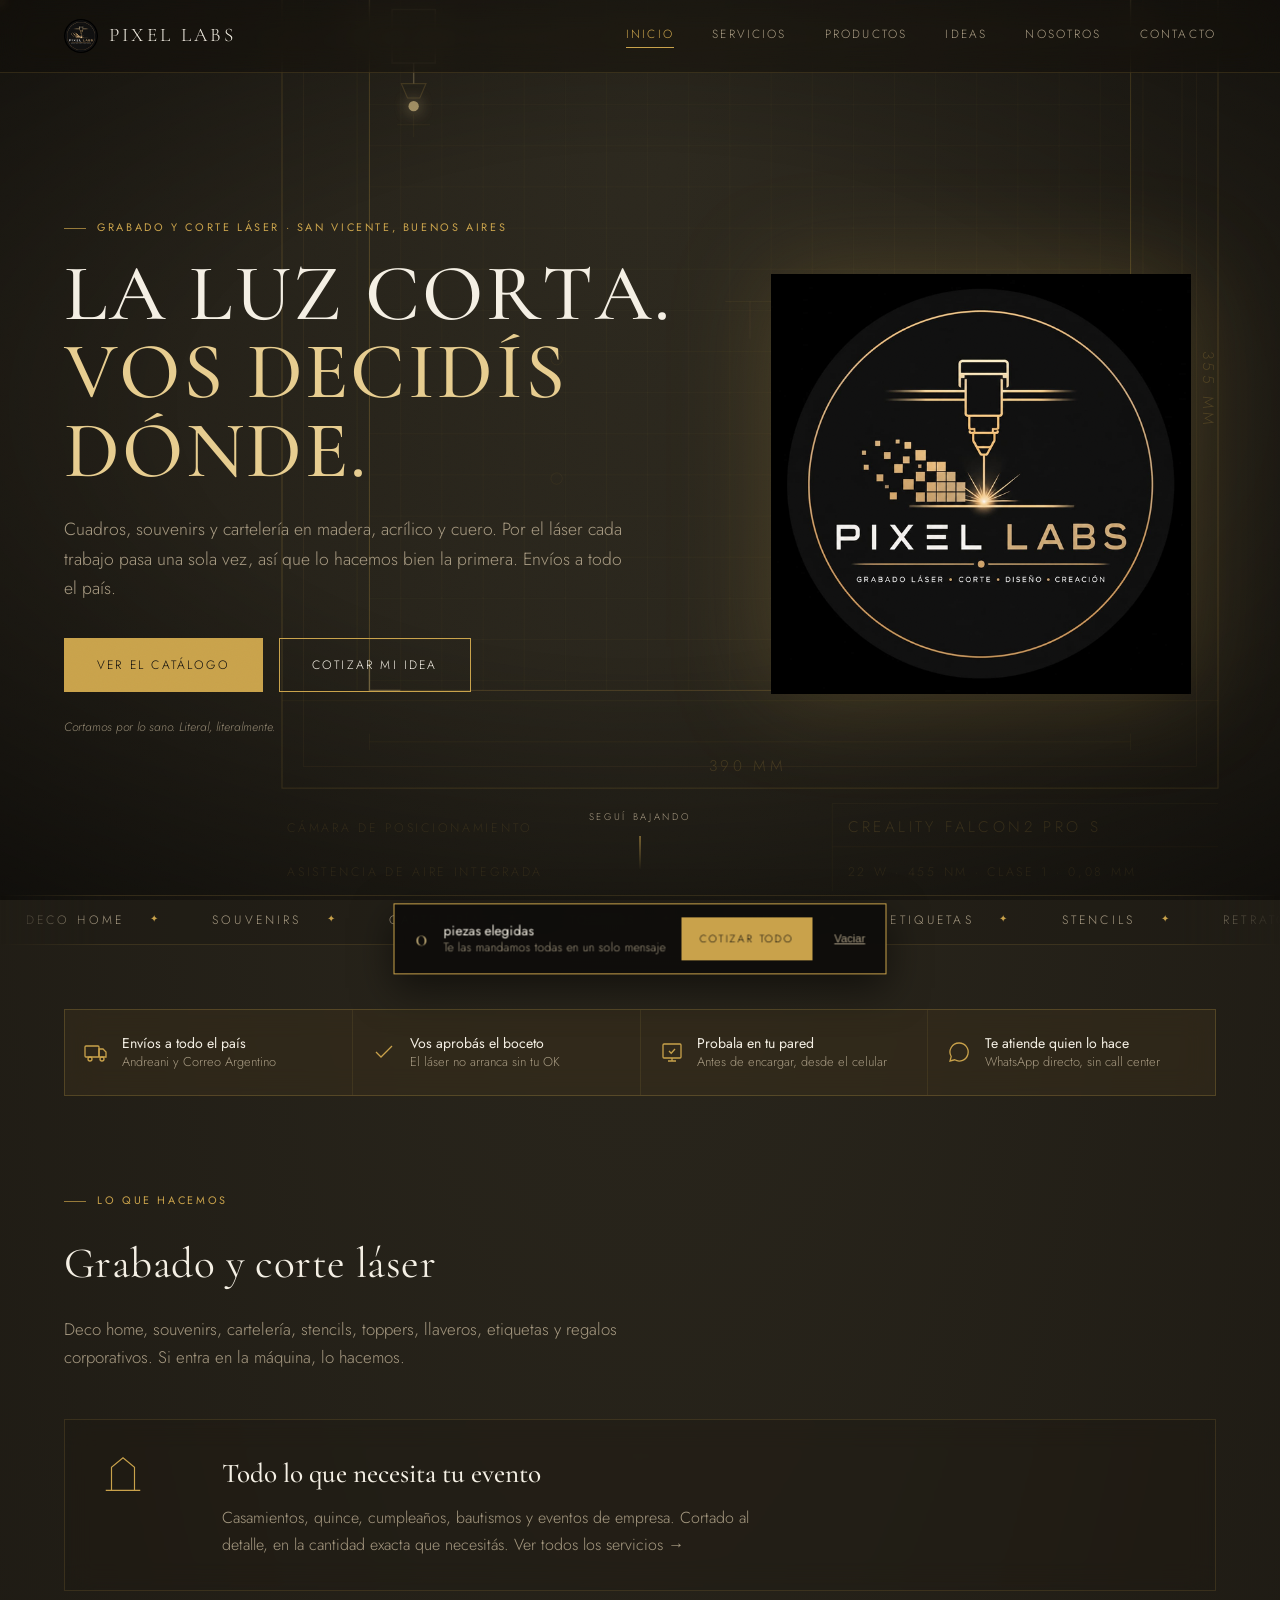
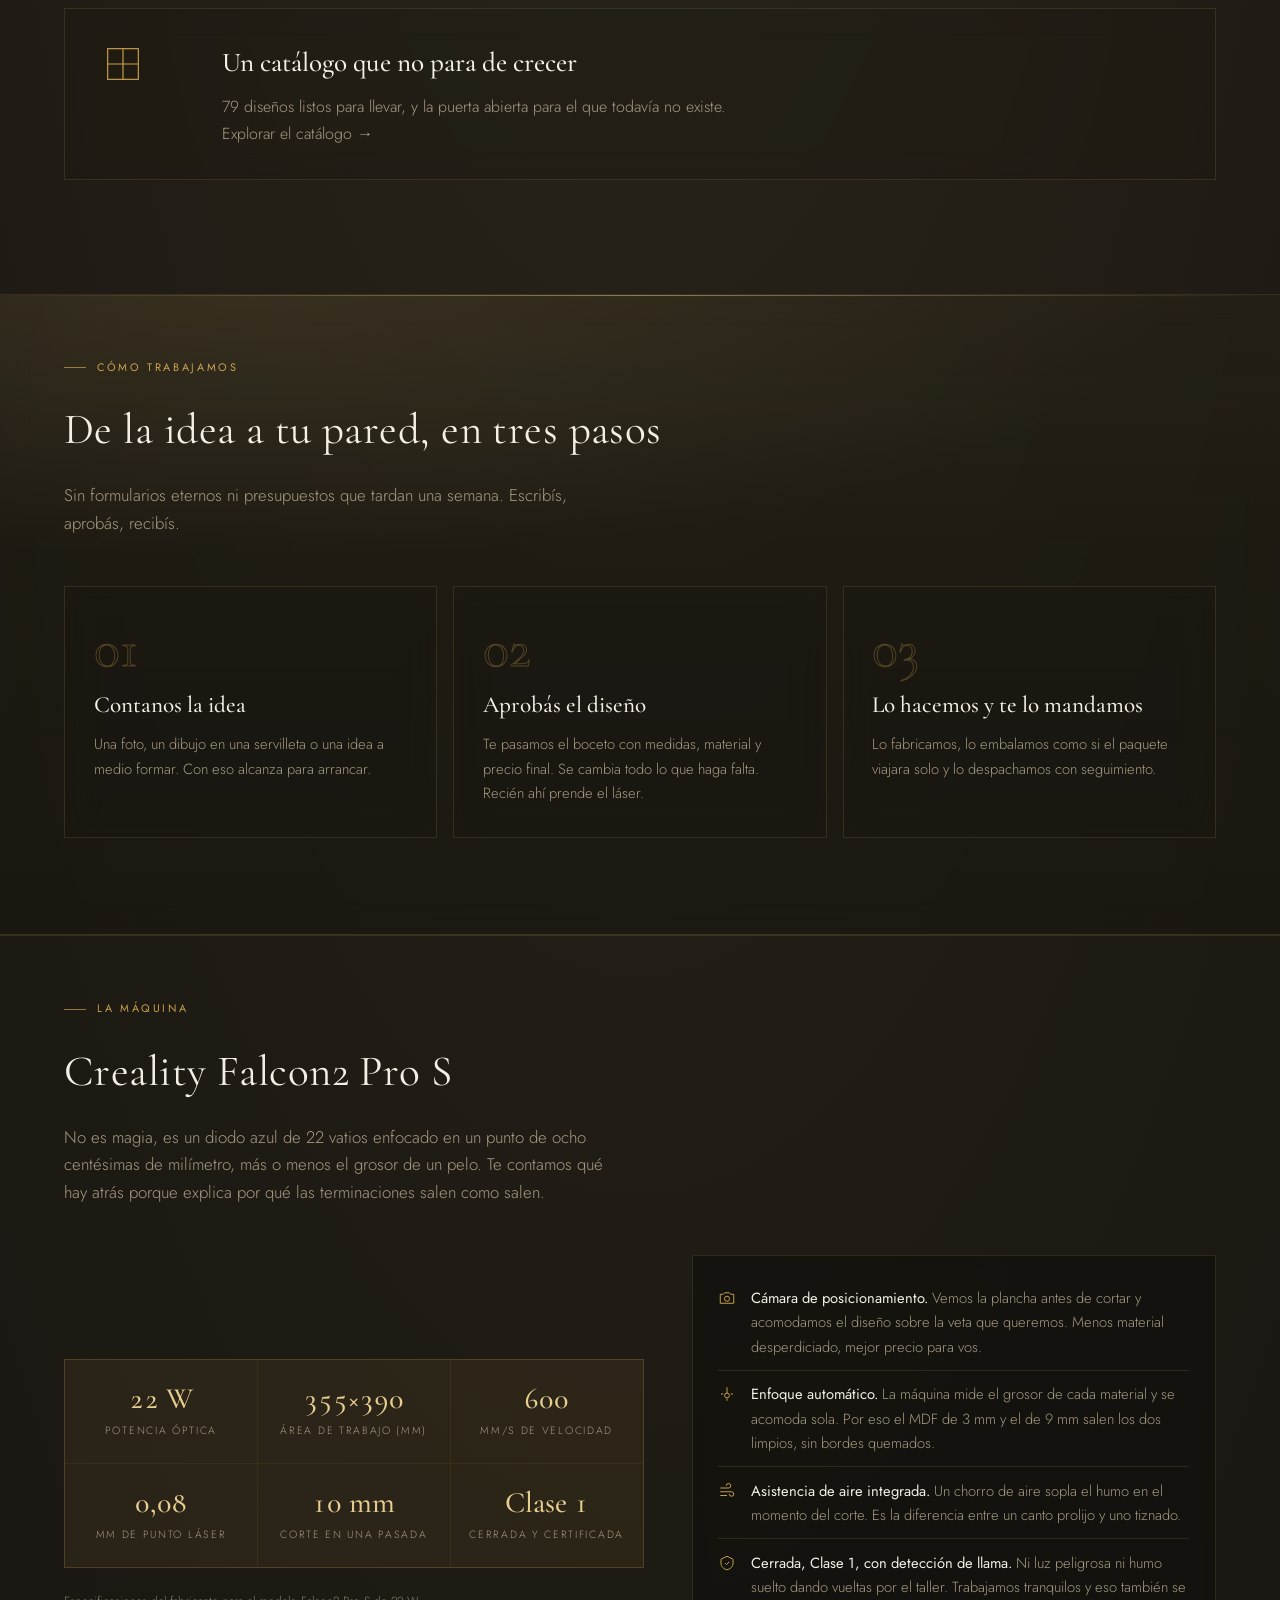
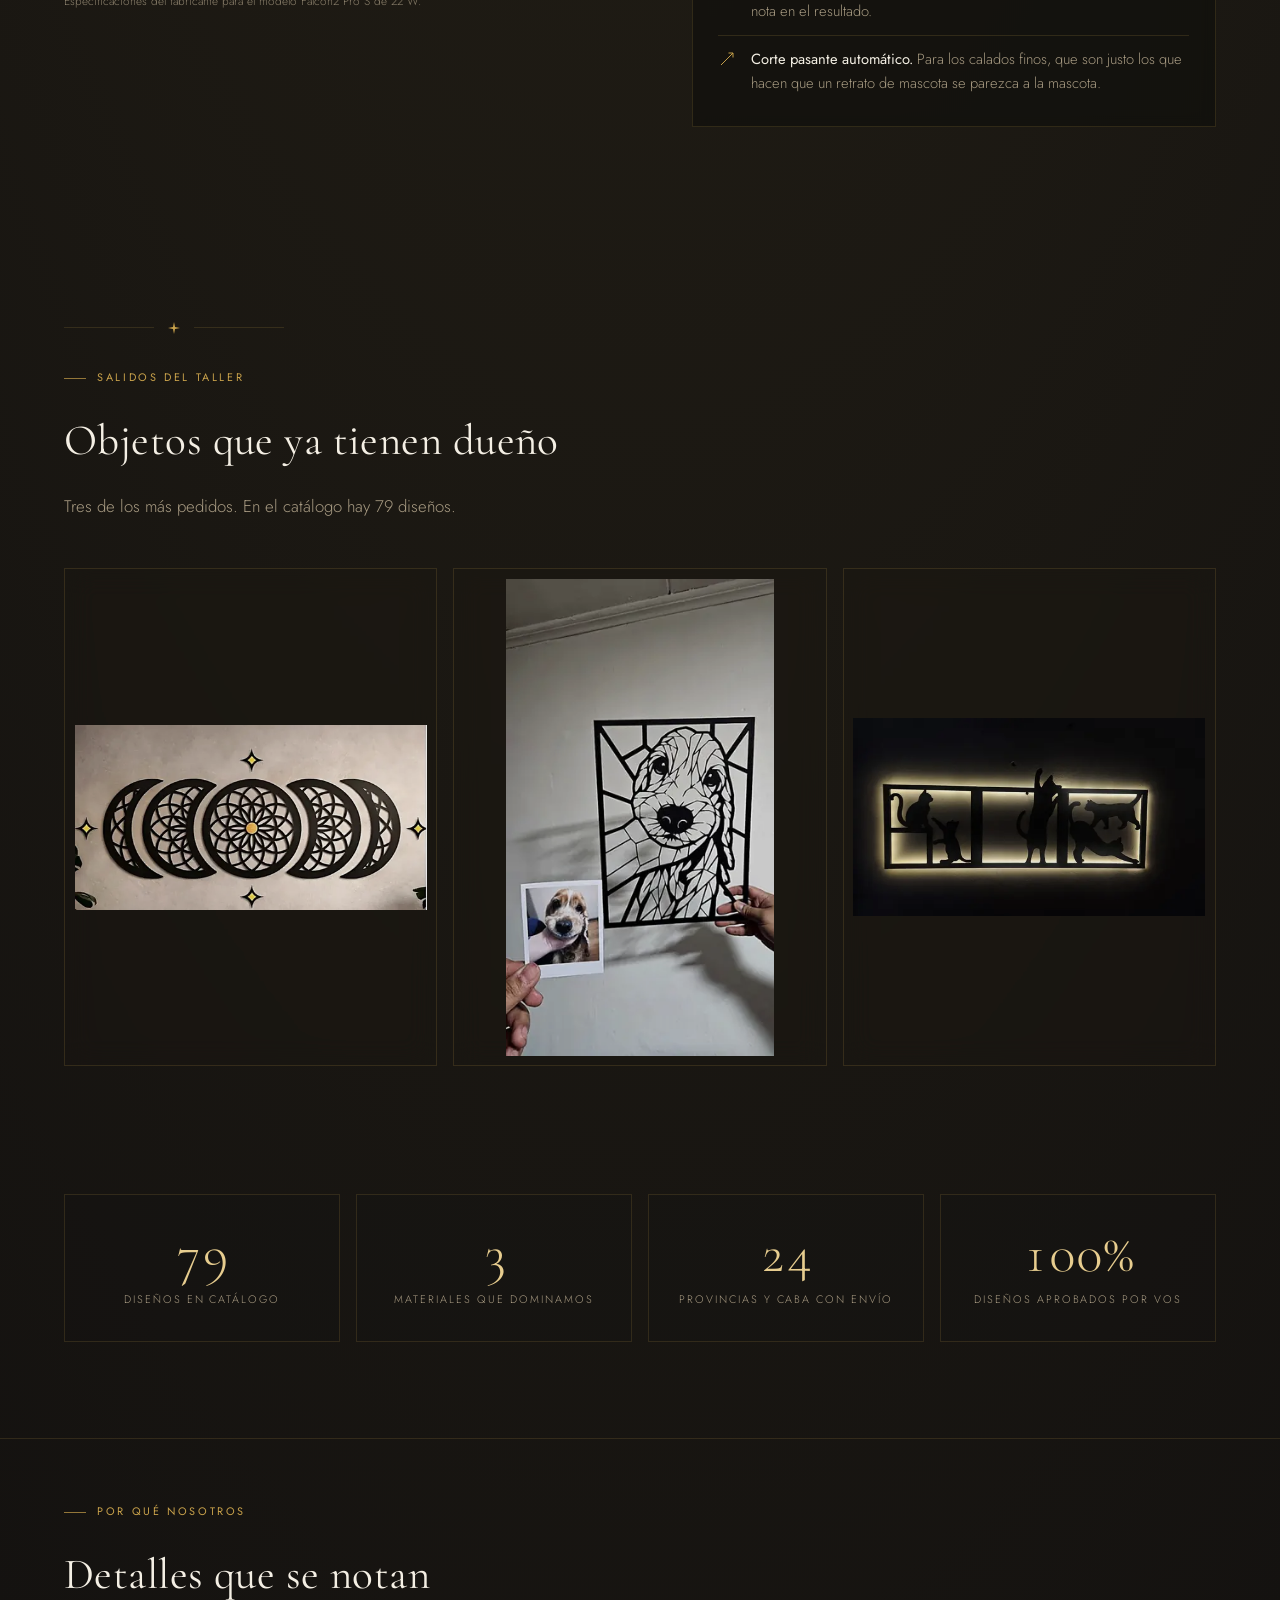
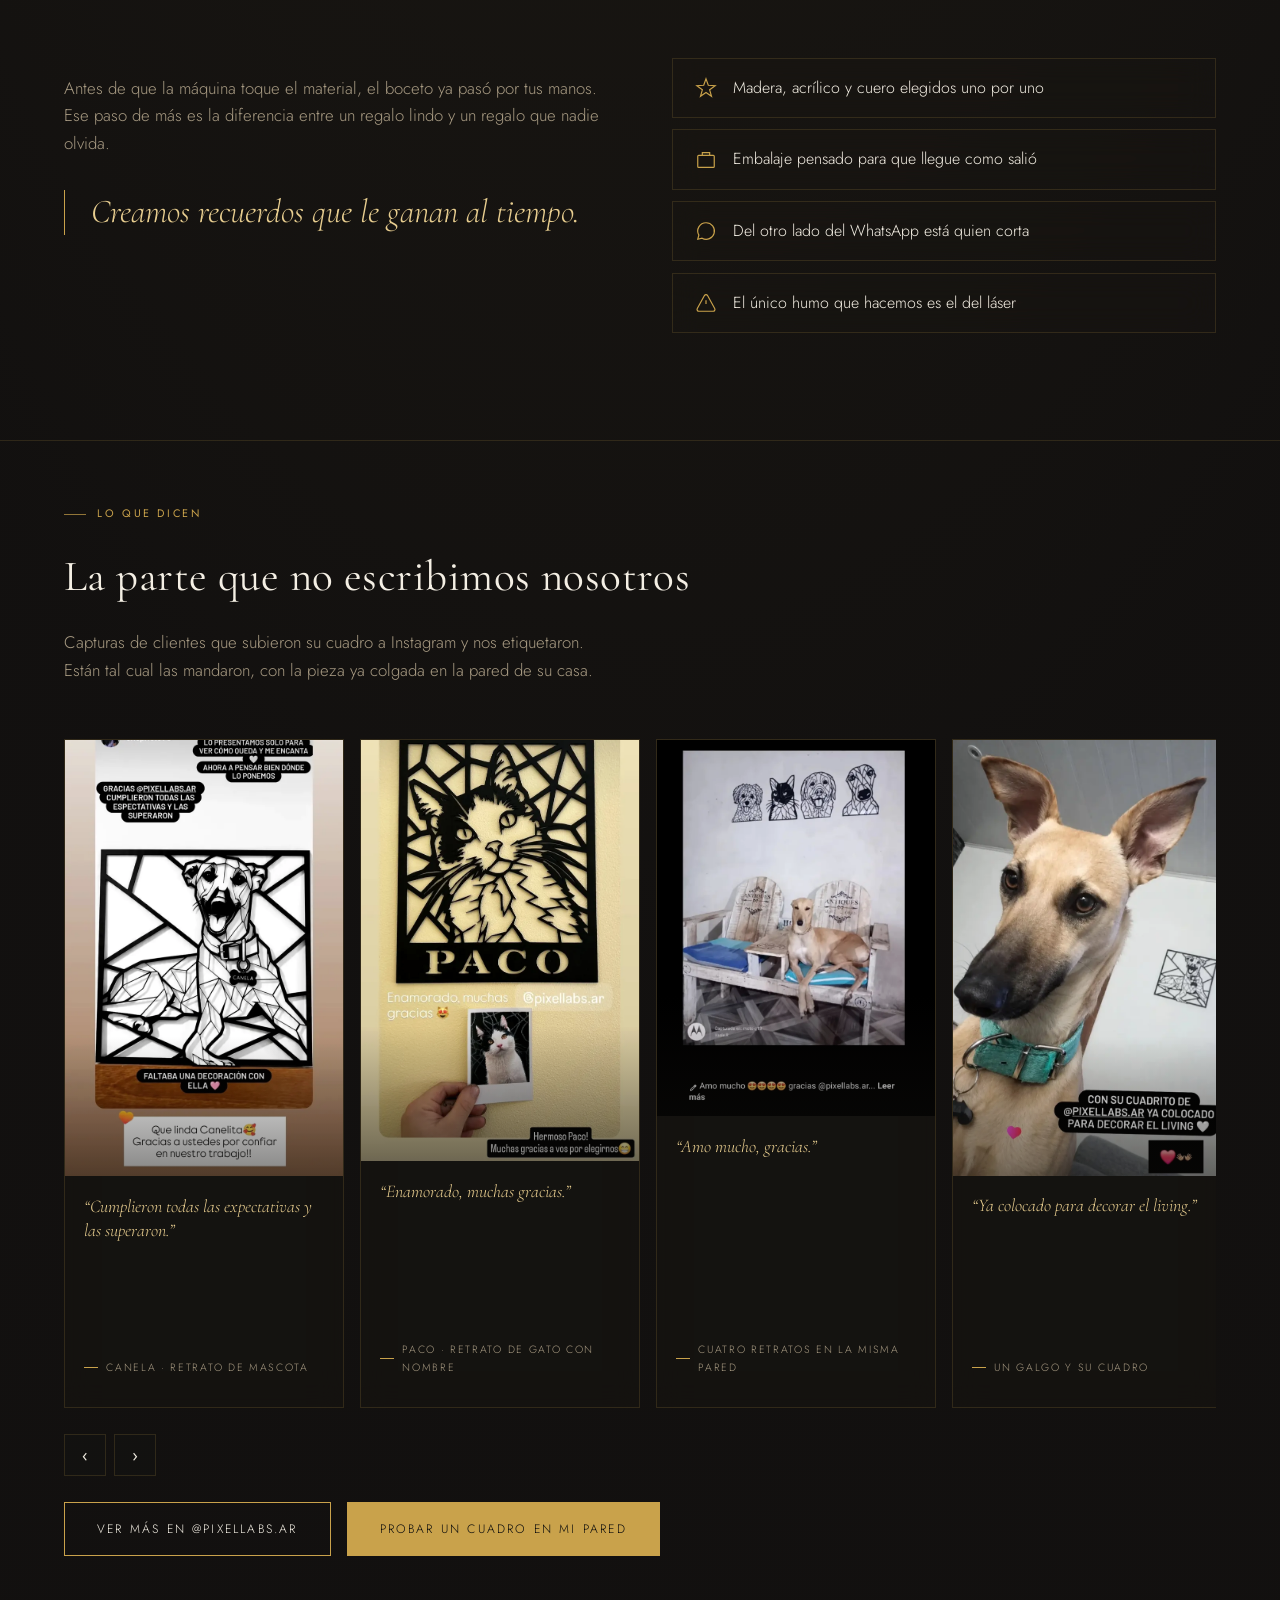
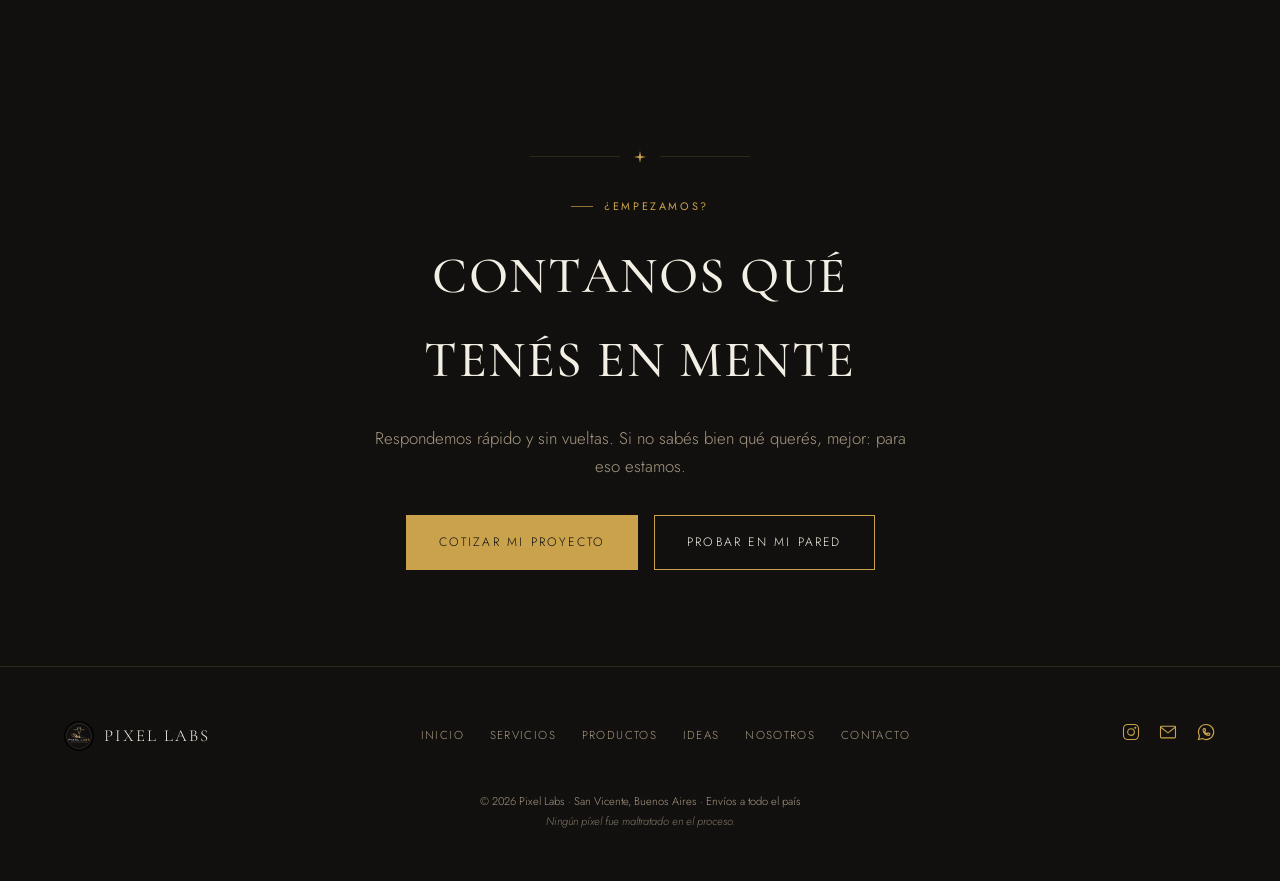
==== commit 46a830a7: "Add files via upload actualizo pago y datos de google" ====
--- a/index.html
+++ b/index.html
@@ -76,6 +76,8 @@
   "email": "rodrigo.s.diaz09@gmail.com",
   "sameAs": ["https://instagram.com/PixelLabs.ar"],
   "priceRange": "$$",
+  "paymentAccepted": "Transferencia bancaria, Mercado Pago, link de pago",
+  "currenciesAccepted": "ARS",
   "hasOfferCatalog": {
     "@type": "OfferCatalog",
     "name": "Servicios de Pixel Labs",
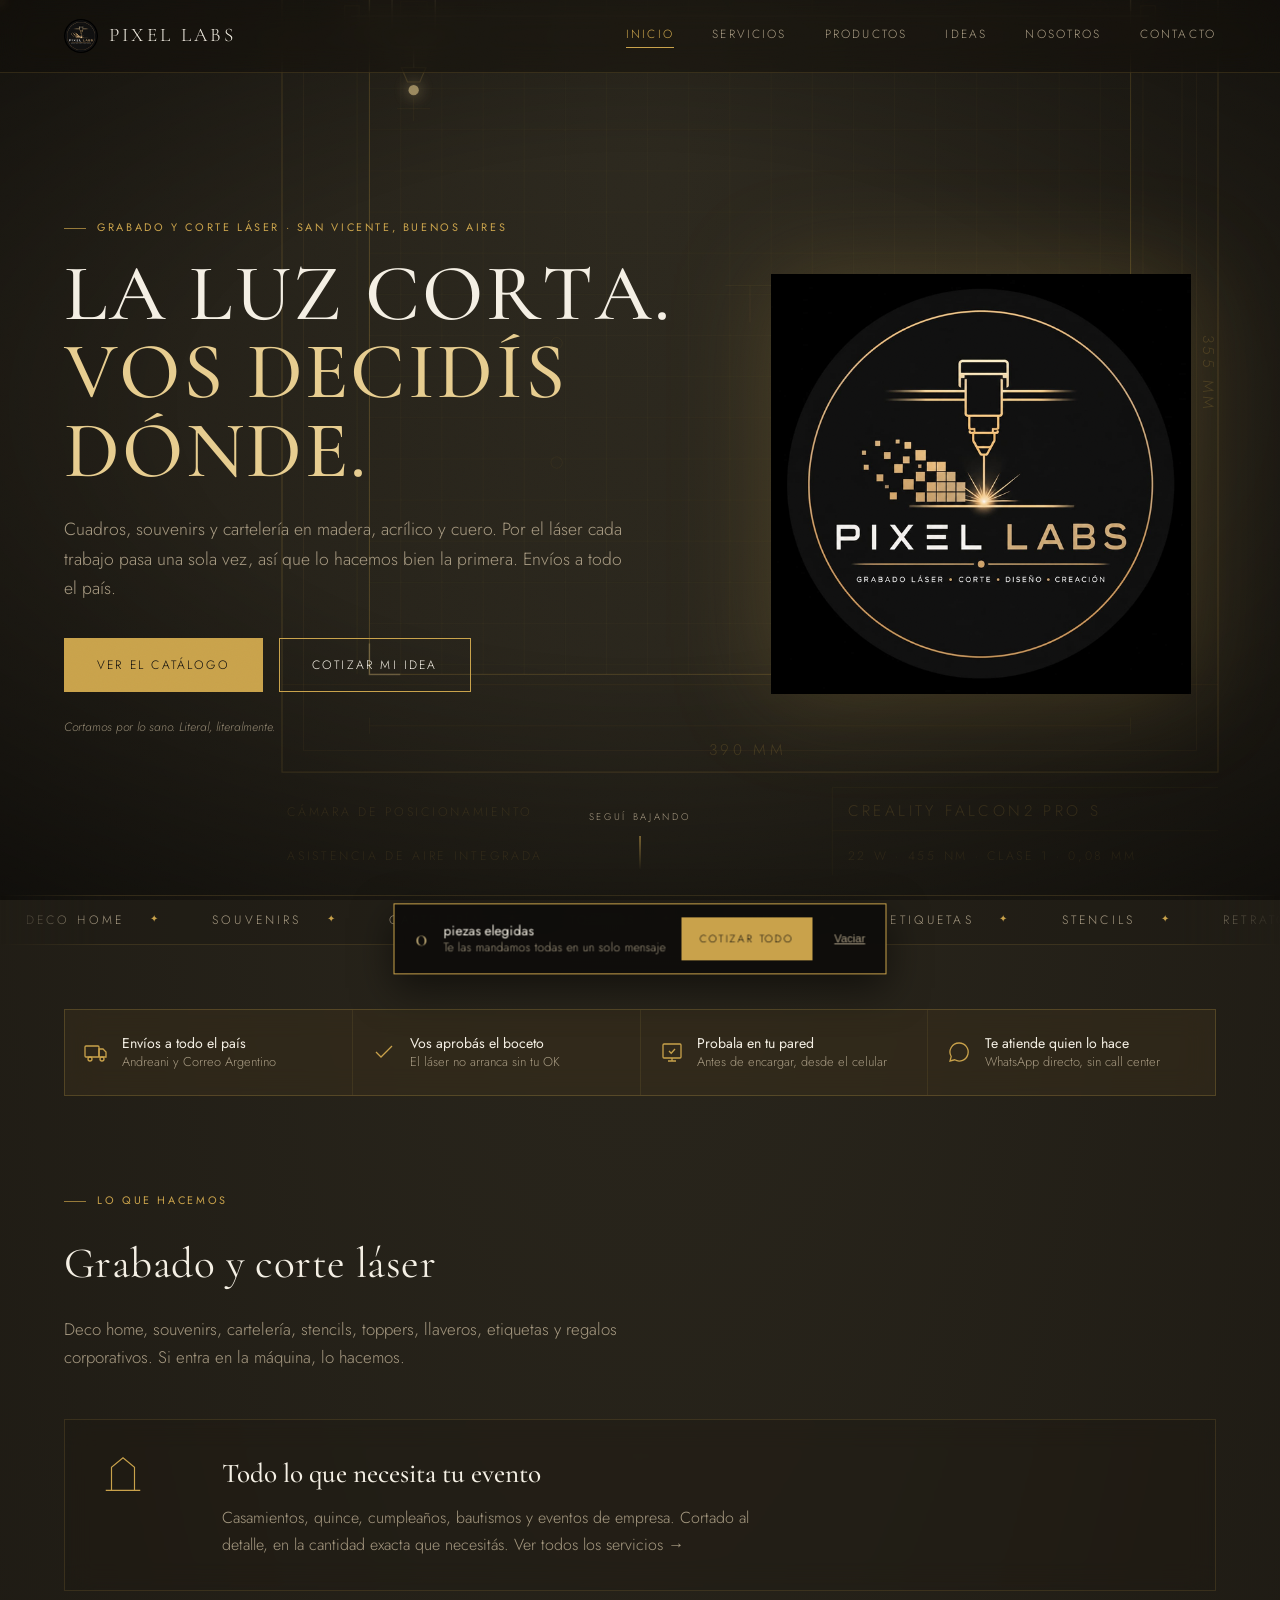
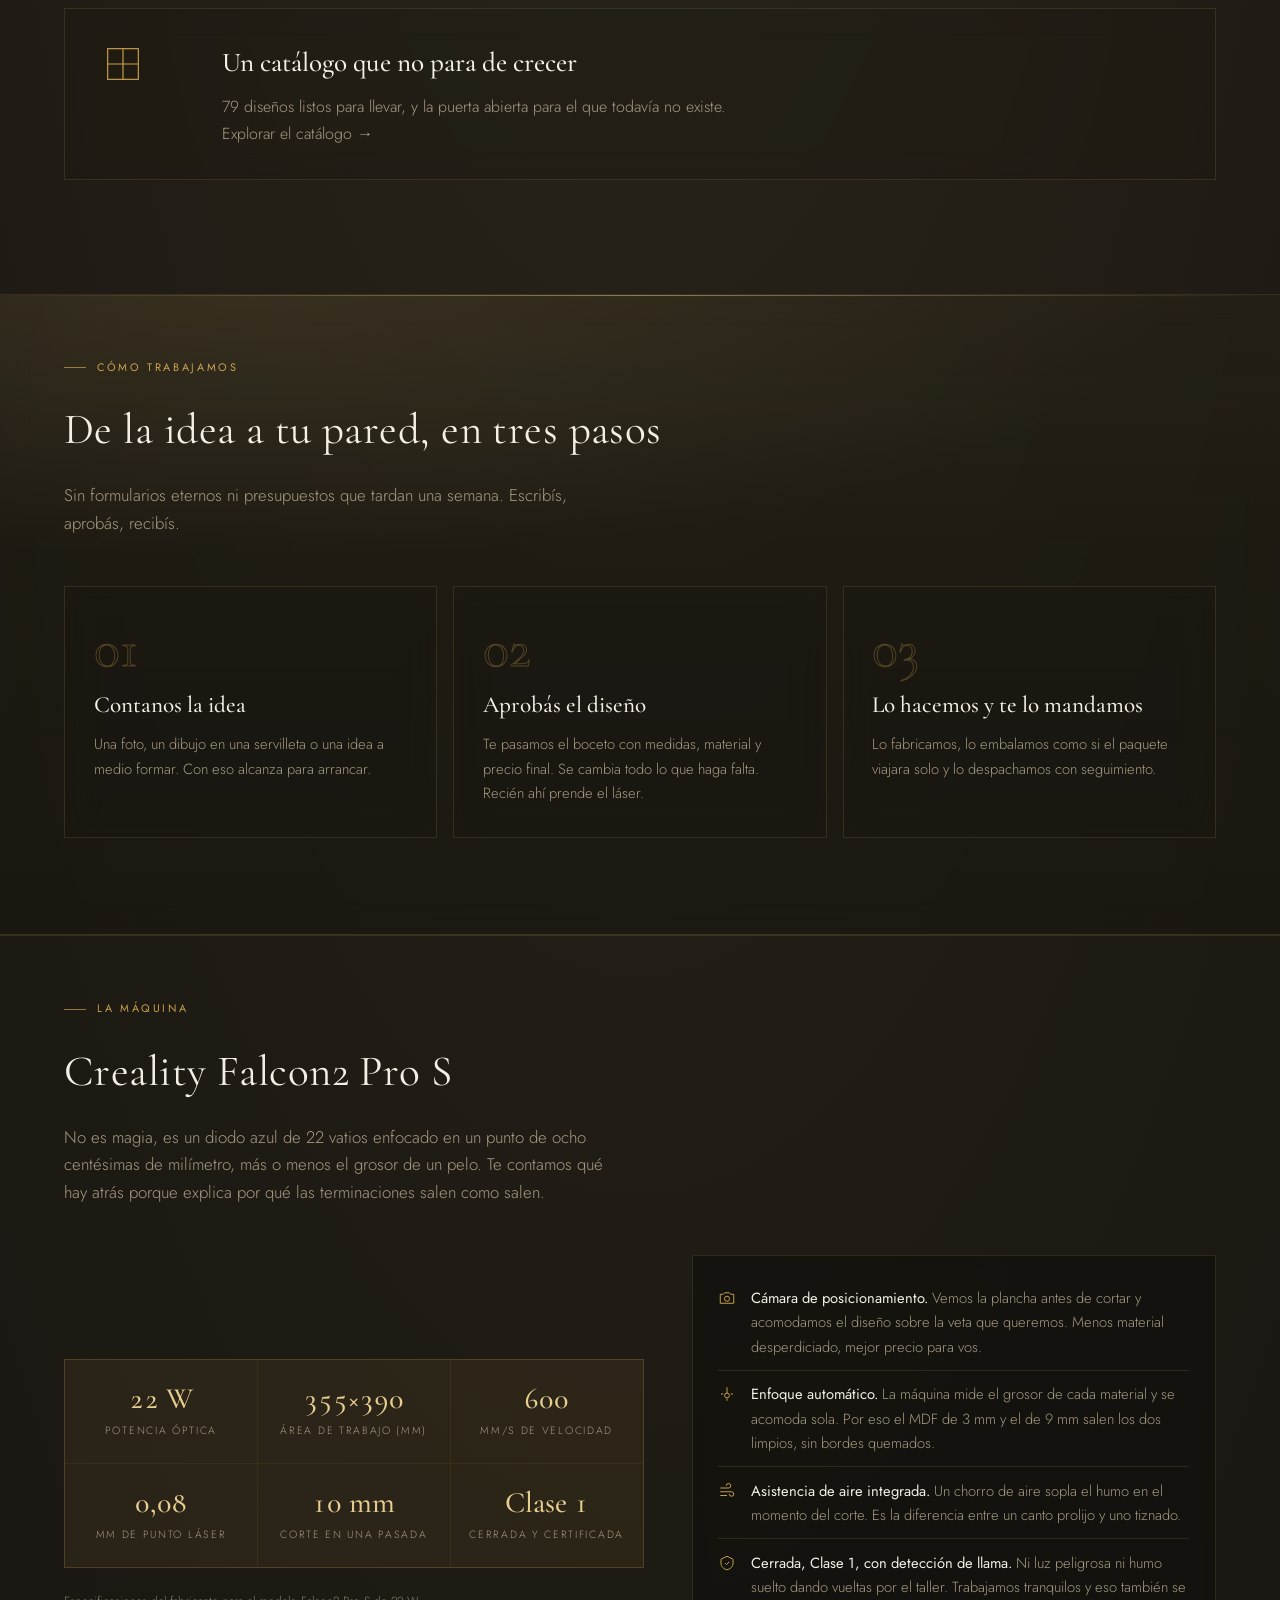
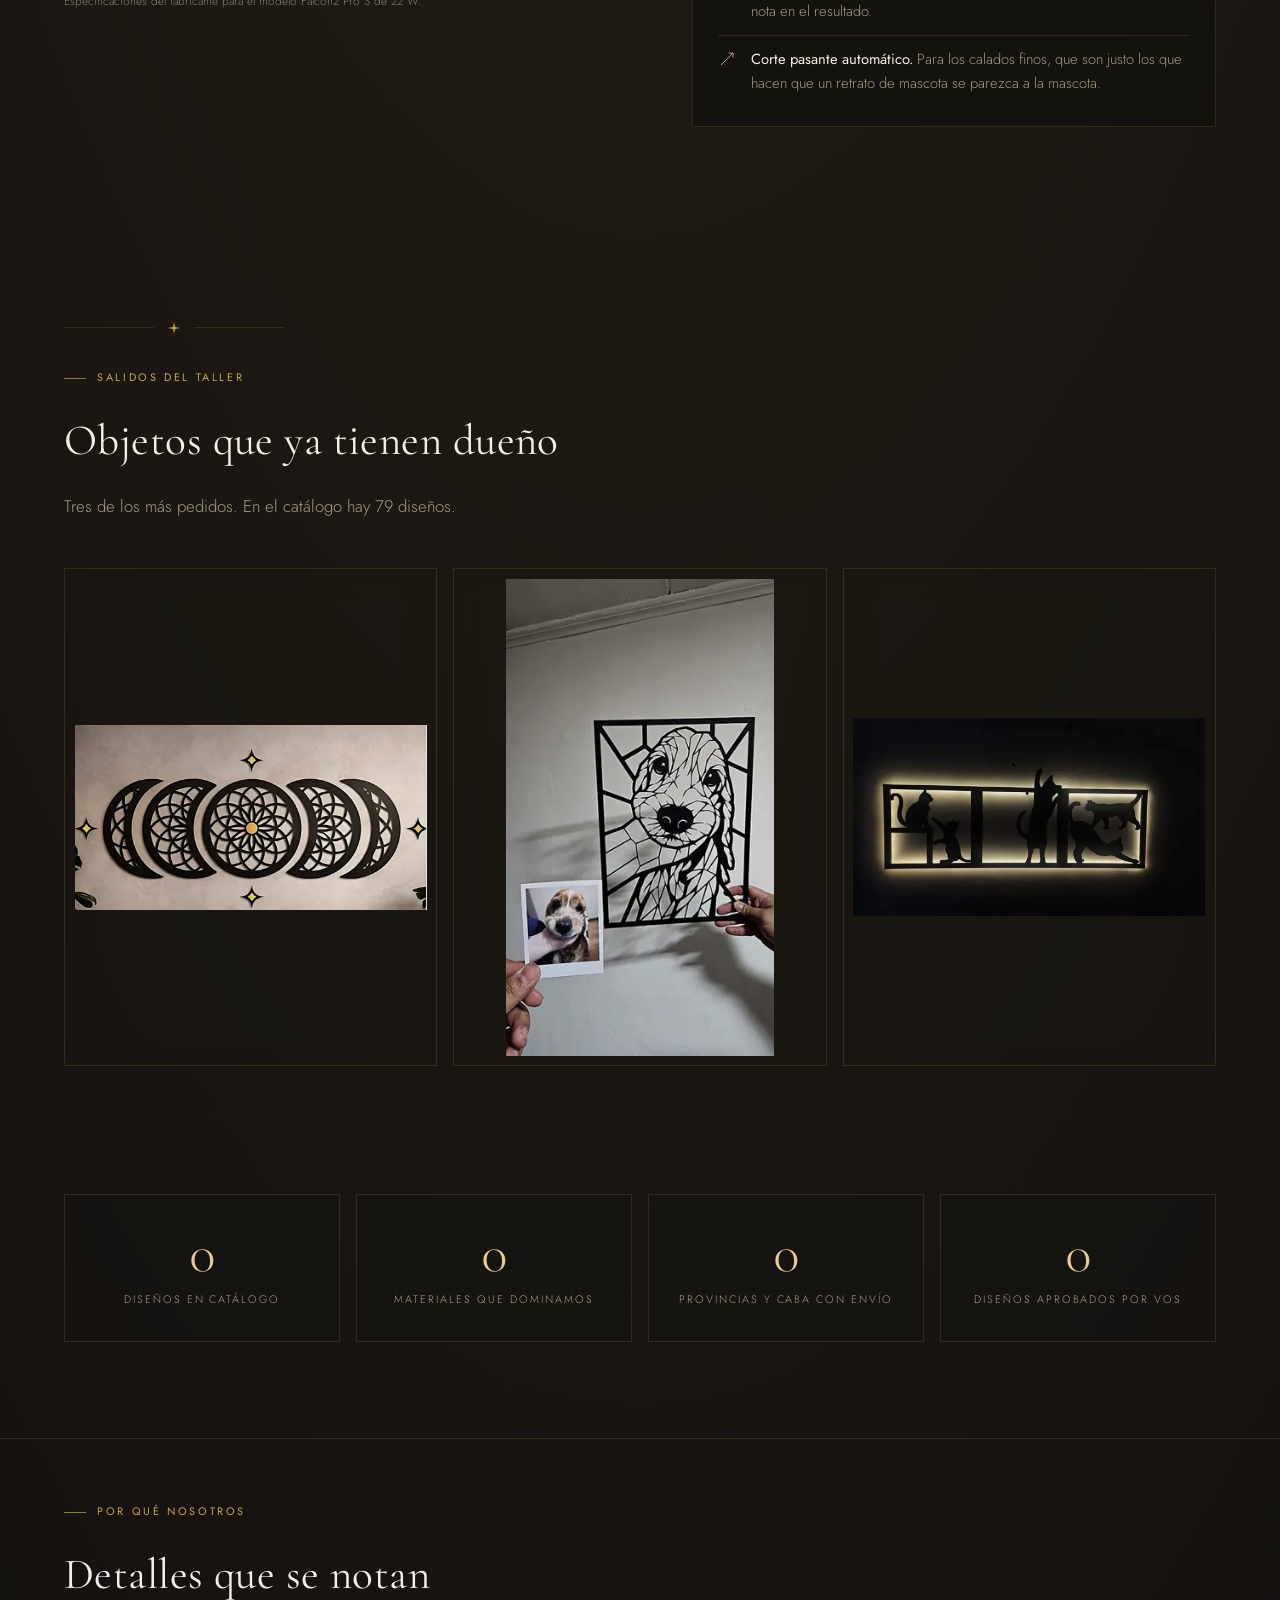
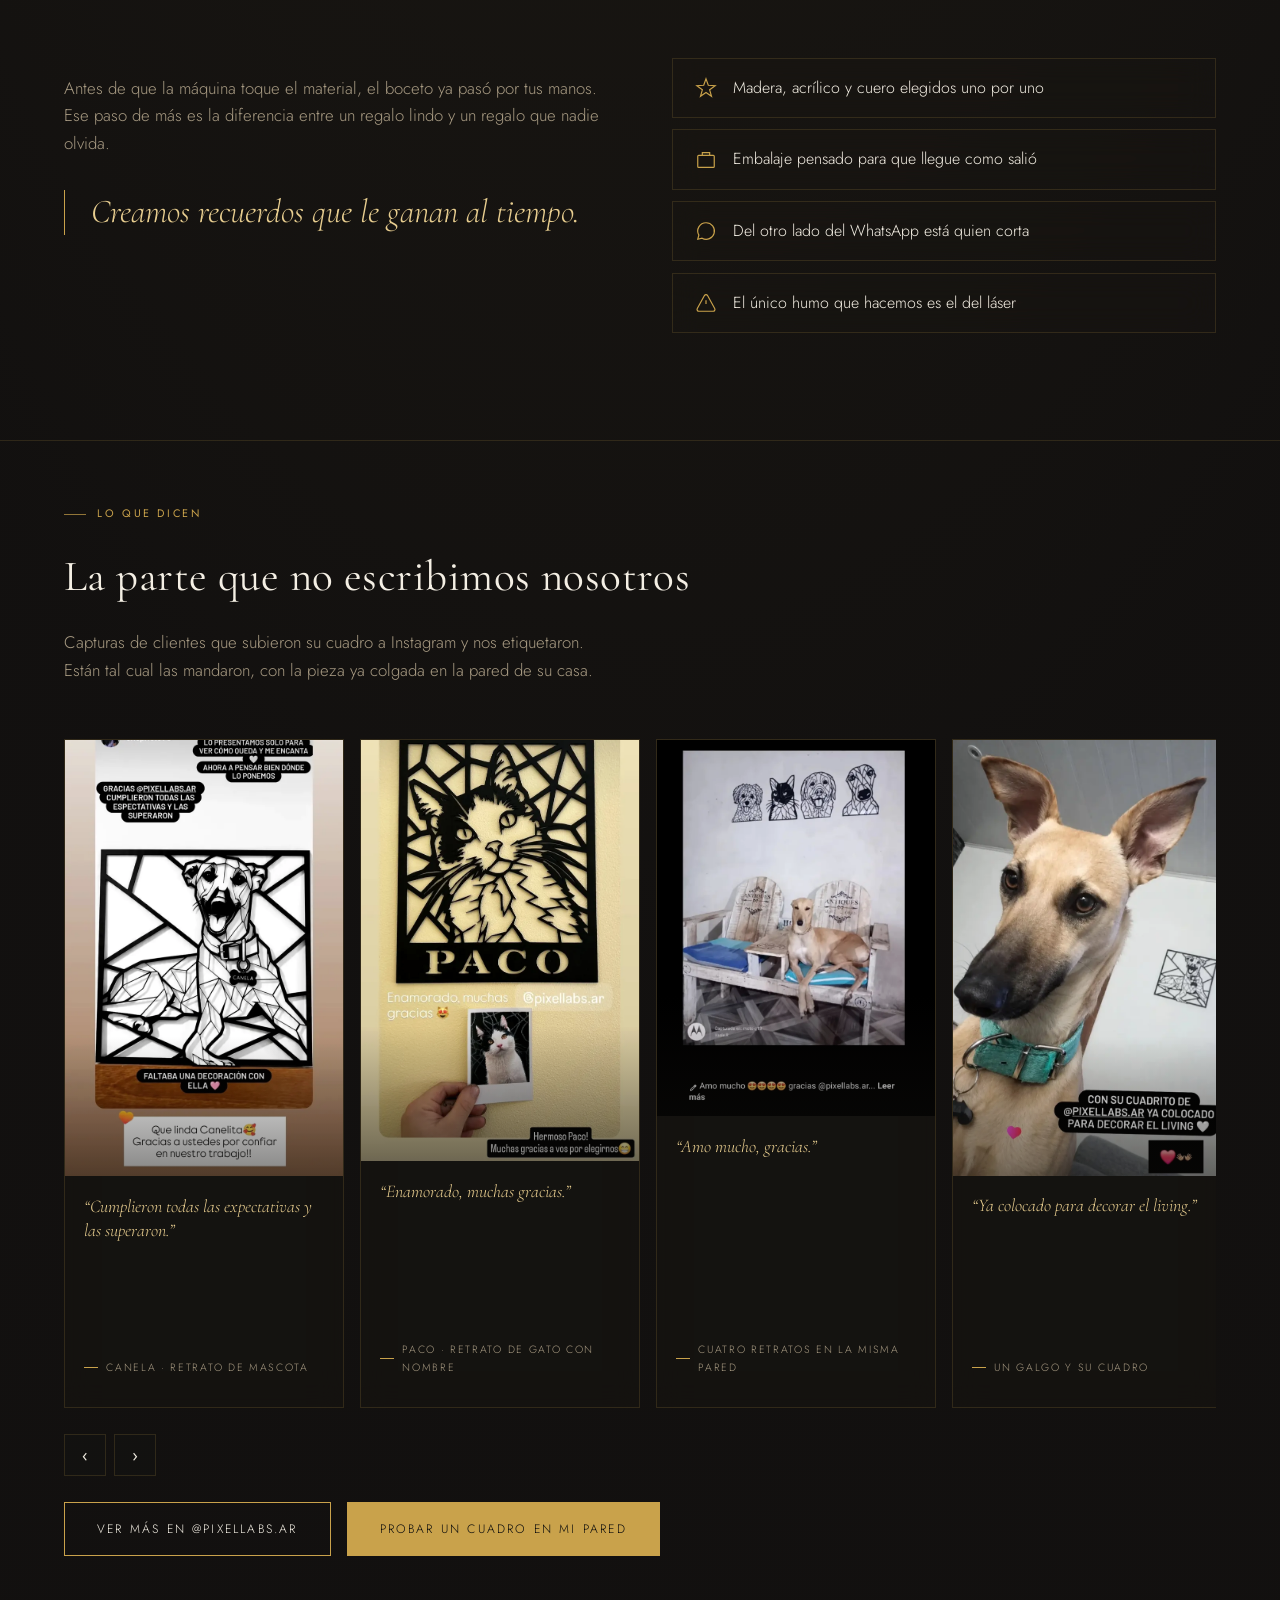
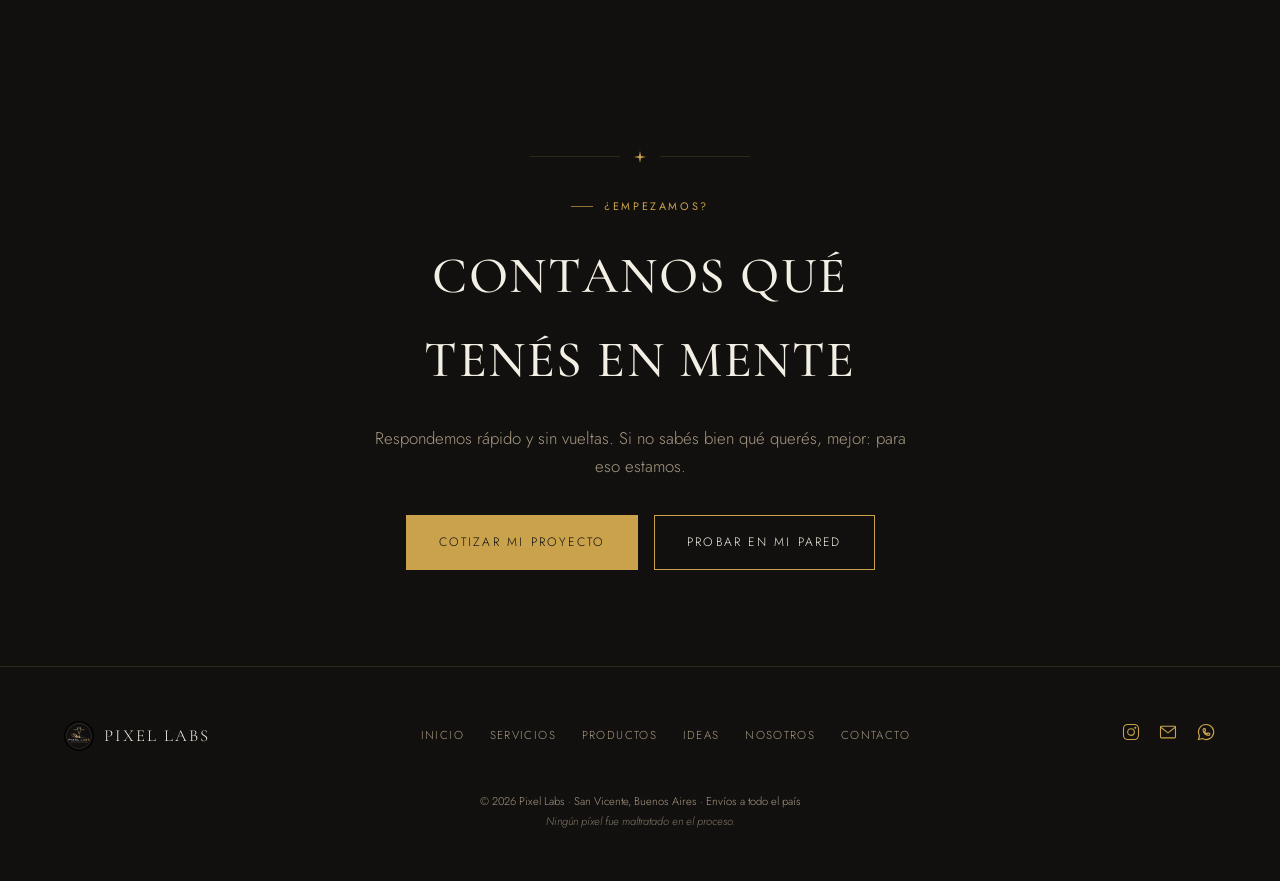
==== commit 088f7243: "canonicos y sitemap a www" ====
--- a/index.html
+++ b/index.html
@@ -17,16 +17,16 @@
 <meta name="keywords" content="cuadros personalizados, retrato de mascota en madera, regalos personalizados Argentina, souvenirs 15 años, corte láser San Vicente, decoración de pared, regalos corporativos con logo">
 <meta name="theme-color" content="#0D0D0D">
 <!-- ===== DOMINIO =====
-     Estas URLs apuntan a https://pixellabs.com.ar
+     Estas URLs apuntan a https://www.pixellabs.com.ar
      ORDEN IMPORTANTE al publicar:
        1) conectá pixellabs.com.ar como Custom Domain del Worker en Cloudflare
        2) recién ahí hacé el deploy
      Si deployás antes de conectar el dominio, Google va a leer un canonical
      que todavía no resuelve. Si necesitás publicar ya y conectar el dominio
      después, reemplazá en los 7 HTML + sitemap.xml + robots.txt:
-       https://pixellabs.com.ar  ->  https://pixel-labs-web.rodrigo-s-diaz09.workers.dev -->
-<link rel="canonical" href="https://pixellabs.com.ar/">
-<meta property="og:url" content="https://pixellabs.com.ar/">
+       https://www.pixellabs.com.ar  ->  https://pixel-labs-web.rodrigo-s-diaz09.workers.dev -->
+<link rel="canonical" href="https://www.pixellabs.com.ar/">
+<meta property="og:url" content="https://www.pixellabs.com.ar/">
 <link rel="icon" type="image/png" sizes="512x512" href="favicon-512.png">
 <link rel="icon" type="image/png" sizes="32x32" href="favicon-32.png">
 <link rel="apple-touch-icon" href="apple-touch-icon.png">
@@ -34,13 +34,13 @@
 <meta property="og:description" content="Cuadros calados, retratos de tu mascota y souvenirs en madera y acrílico. Probá cómo queda en tu pared antes de encargarlo. Envíos a todo el país.">
 <meta property="og:type" content="website">
 <meta property="og:locale" content="es_AR">
-<meta property="og:image" content="https://pixellabs.com.ar/images/compartir.jpg">
+<meta property="og:image" content="https://www.pixellabs.com.ar/images/compartir.jpg">
 <meta property="og:image:width" content="1200">
 <meta property="og:image:height" content="630">
 <meta property="og:image:alt" content="Pixel Labs — grabado y corte láser en San Vicente, Buenos Aires">
 <meta property="og:site_name" content="Pixel Labs">
 <meta name="twitter:card" content="summary_large_image">
-<meta name="twitter:image" content="https://pixellabs.com.ar/images/compartir.jpg">
+<meta name="twitter:image" content="https://www.pixellabs.com.ar/images/compartir.jpg">
 <meta name="author" content="Pixel Labs">
 <meta name="geo.region" content="AR-B">
 <meta name="geo.placename" content="San Vicente, Buenos Aires">
@@ -64,10 +64,10 @@
   "@context": "https://schema.org",
   "@type": "LocalBusiness",
   "name": "Pixel Labs",
-  "url": "https://pixellabs.com.ar/",
+  "url": "https://www.pixellabs.com.ar/",
   "image": [
-    "https://pixellabs.com.ar/images/taller.jpg",
-    "https://pixellabs.com.ar/favicon-512.png"
+    "https://www.pixellabs.com.ar/images/taller.jpg",
+    "https://www.pixellabs.com.ar/favicon-512.png"
   ],
   "description": "Estudio de grabado y corte láser en madera, acrílico y cuero. Cuadros, souvenirs, cartelería y regalos personalizados, con envíos a todo el país.",
   "address": {"@type": "PostalAddress", "addressLocality": "San Vicente", "addressRegion": "Buenos Aires", "addressCountry": "AR"},
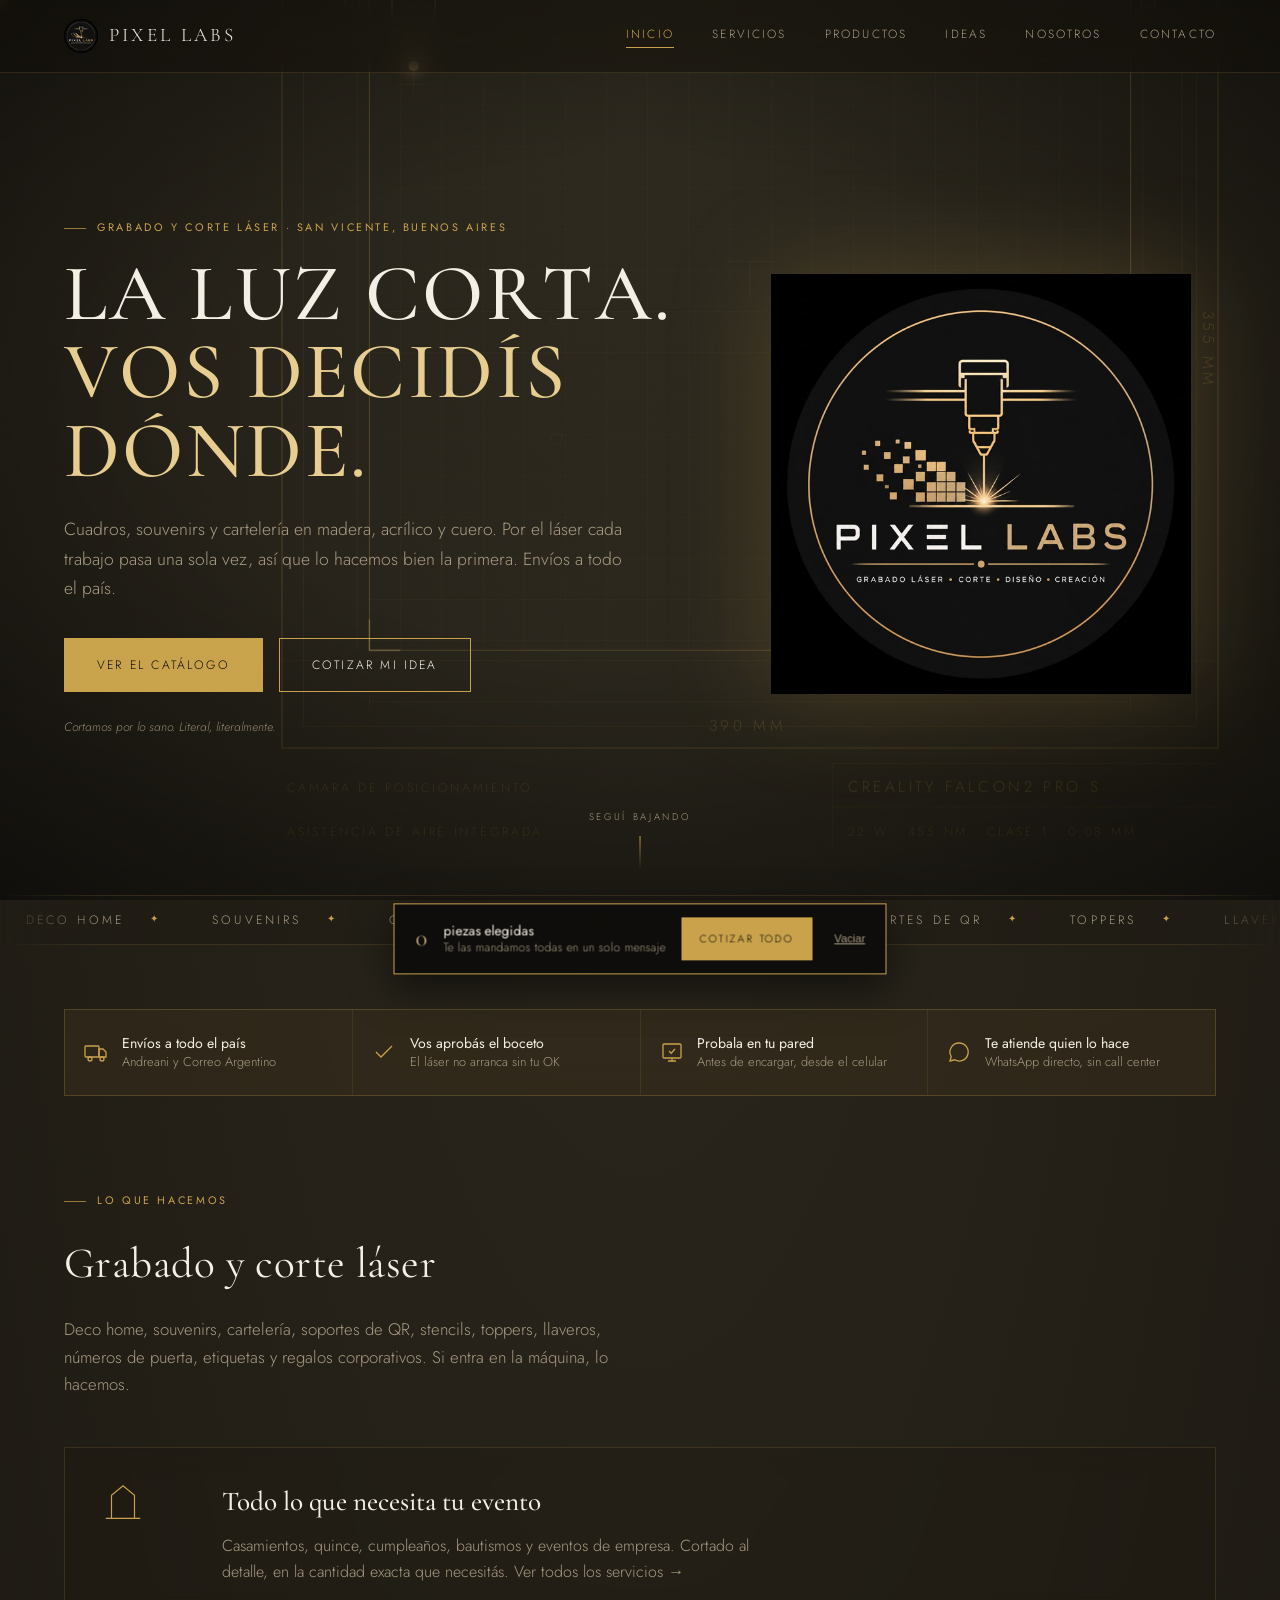
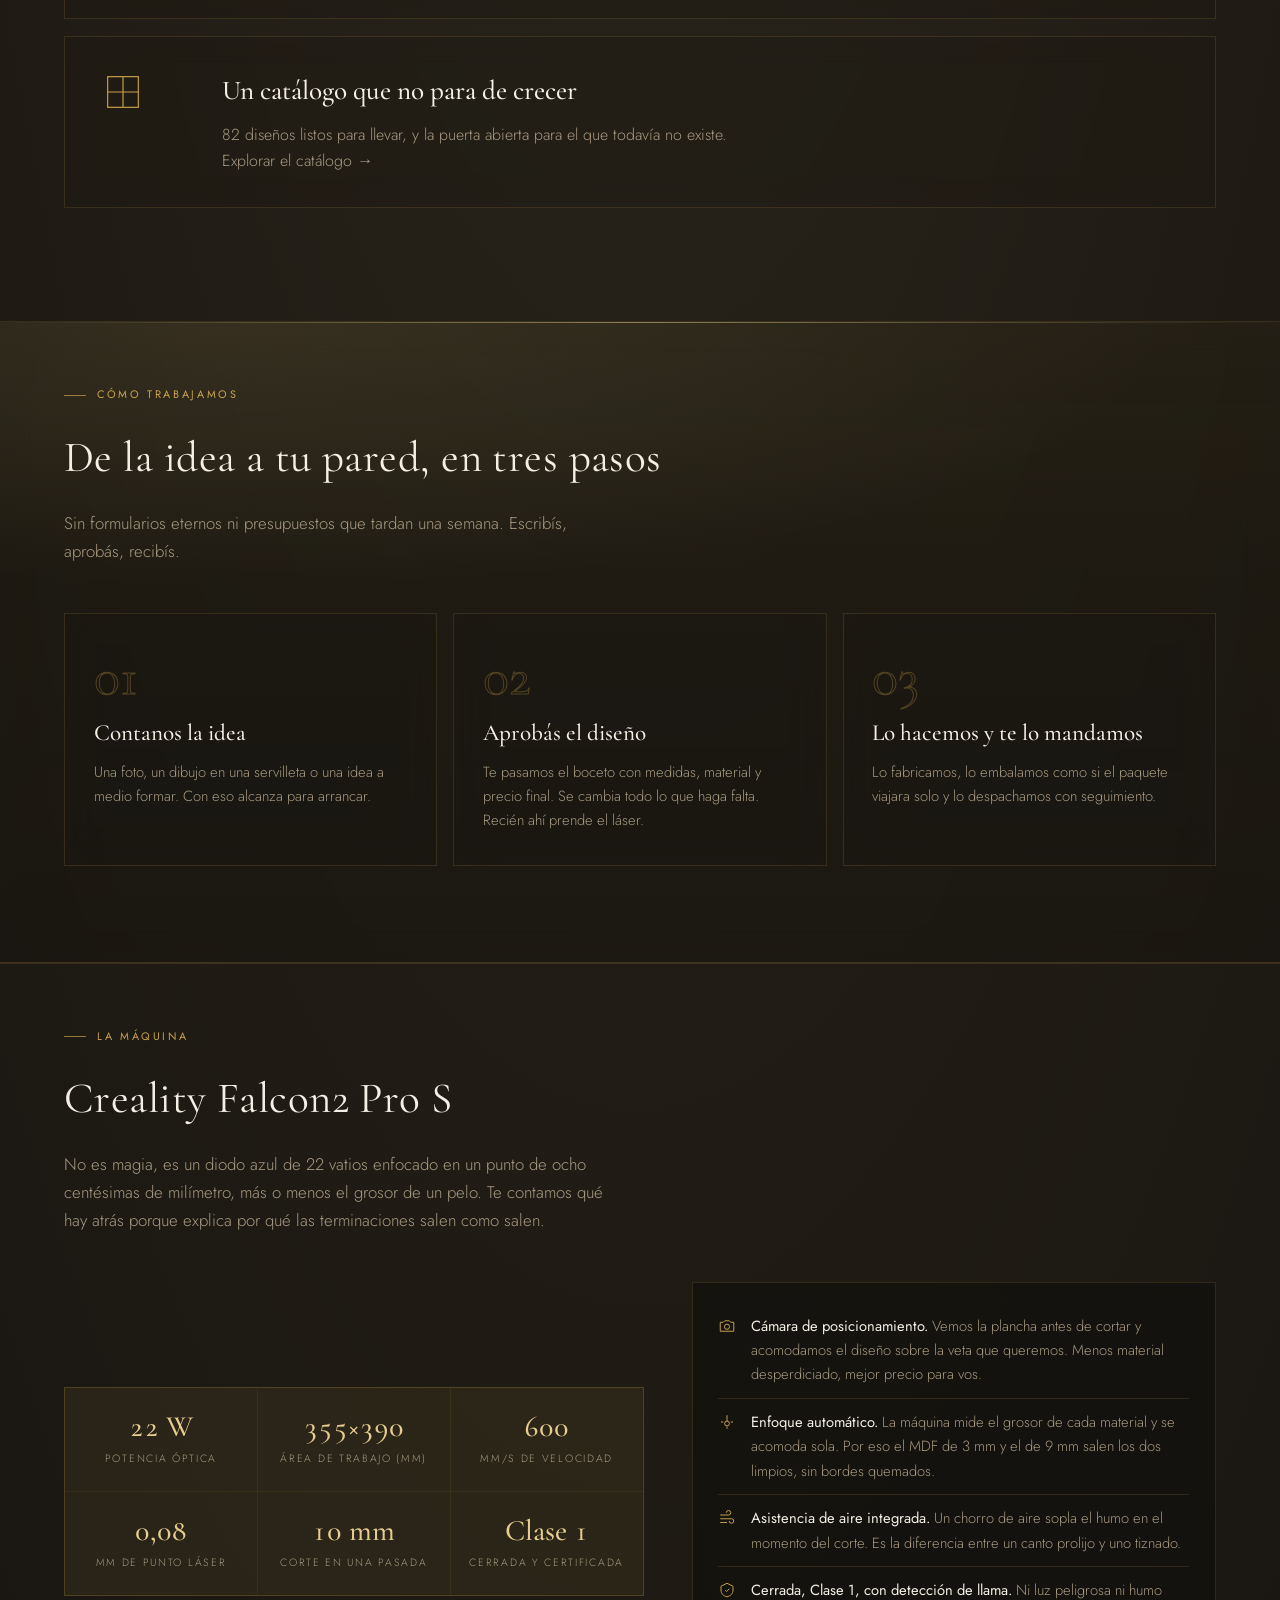
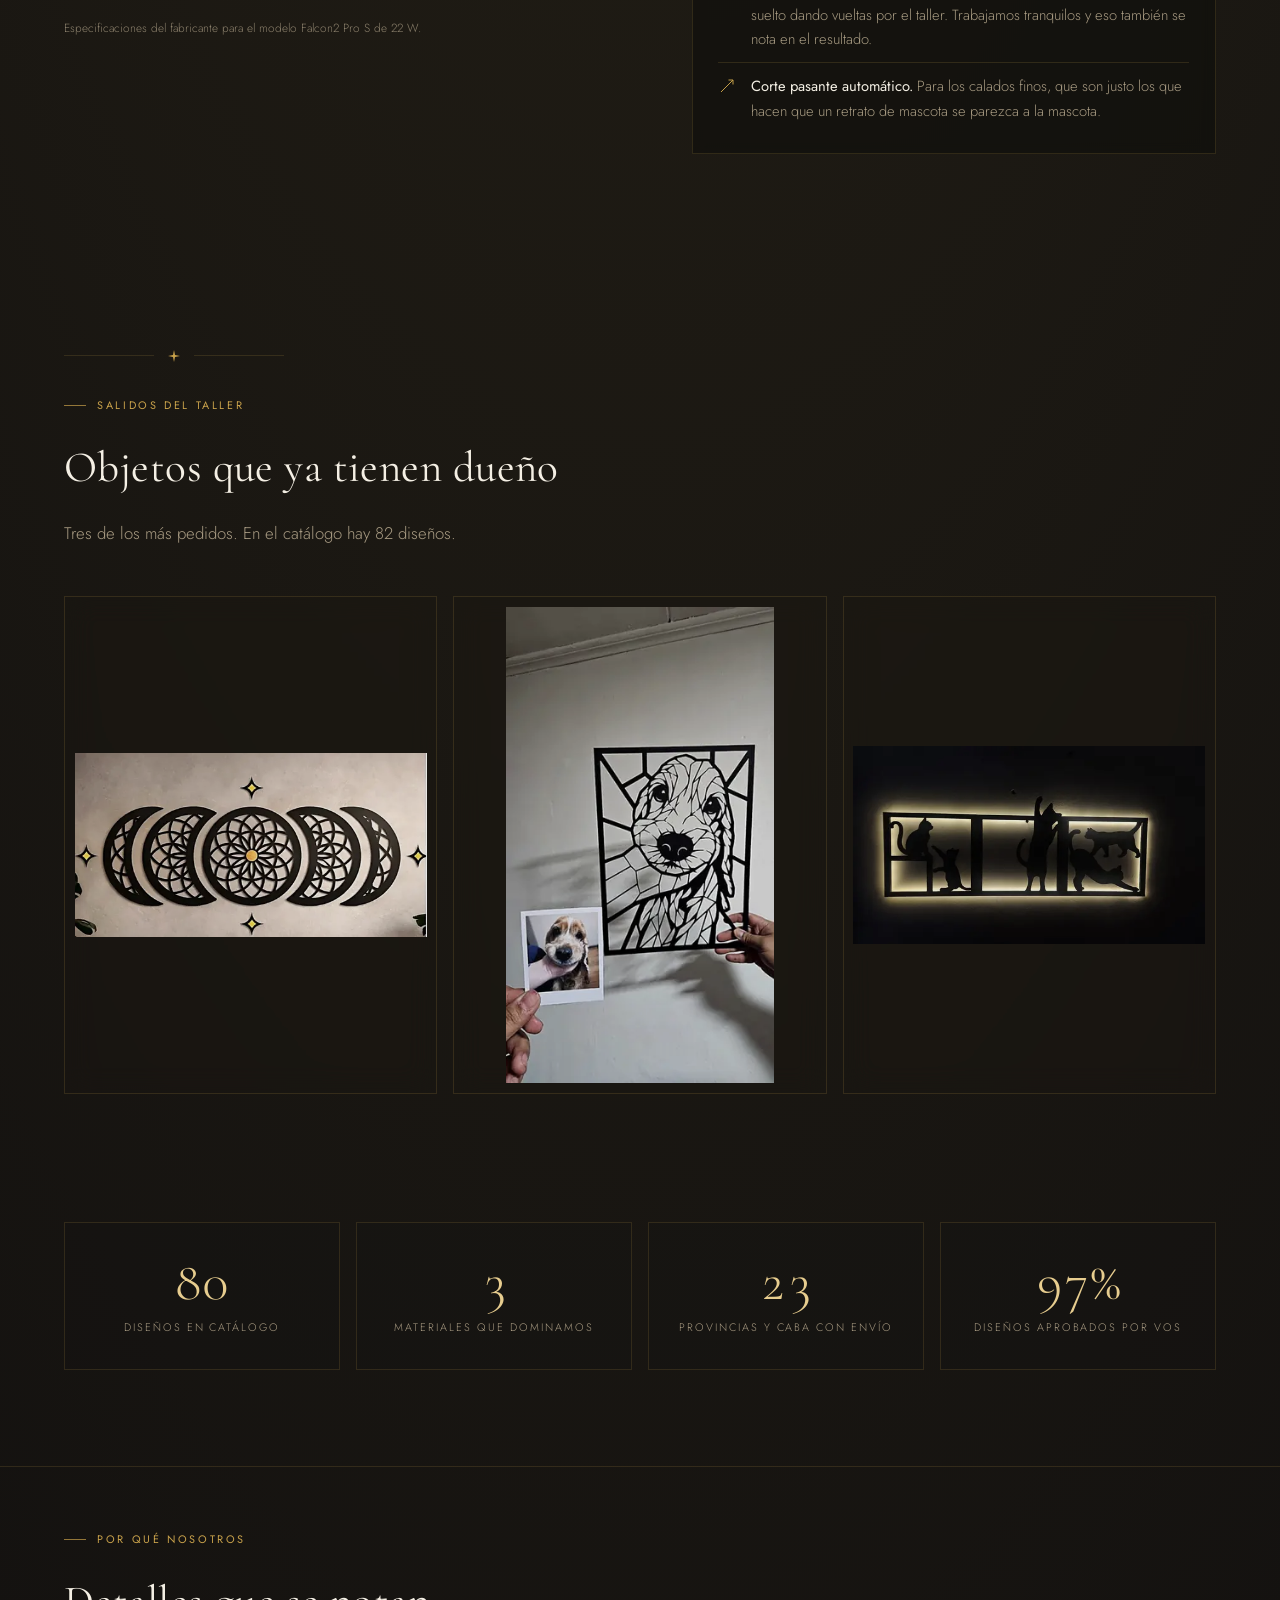
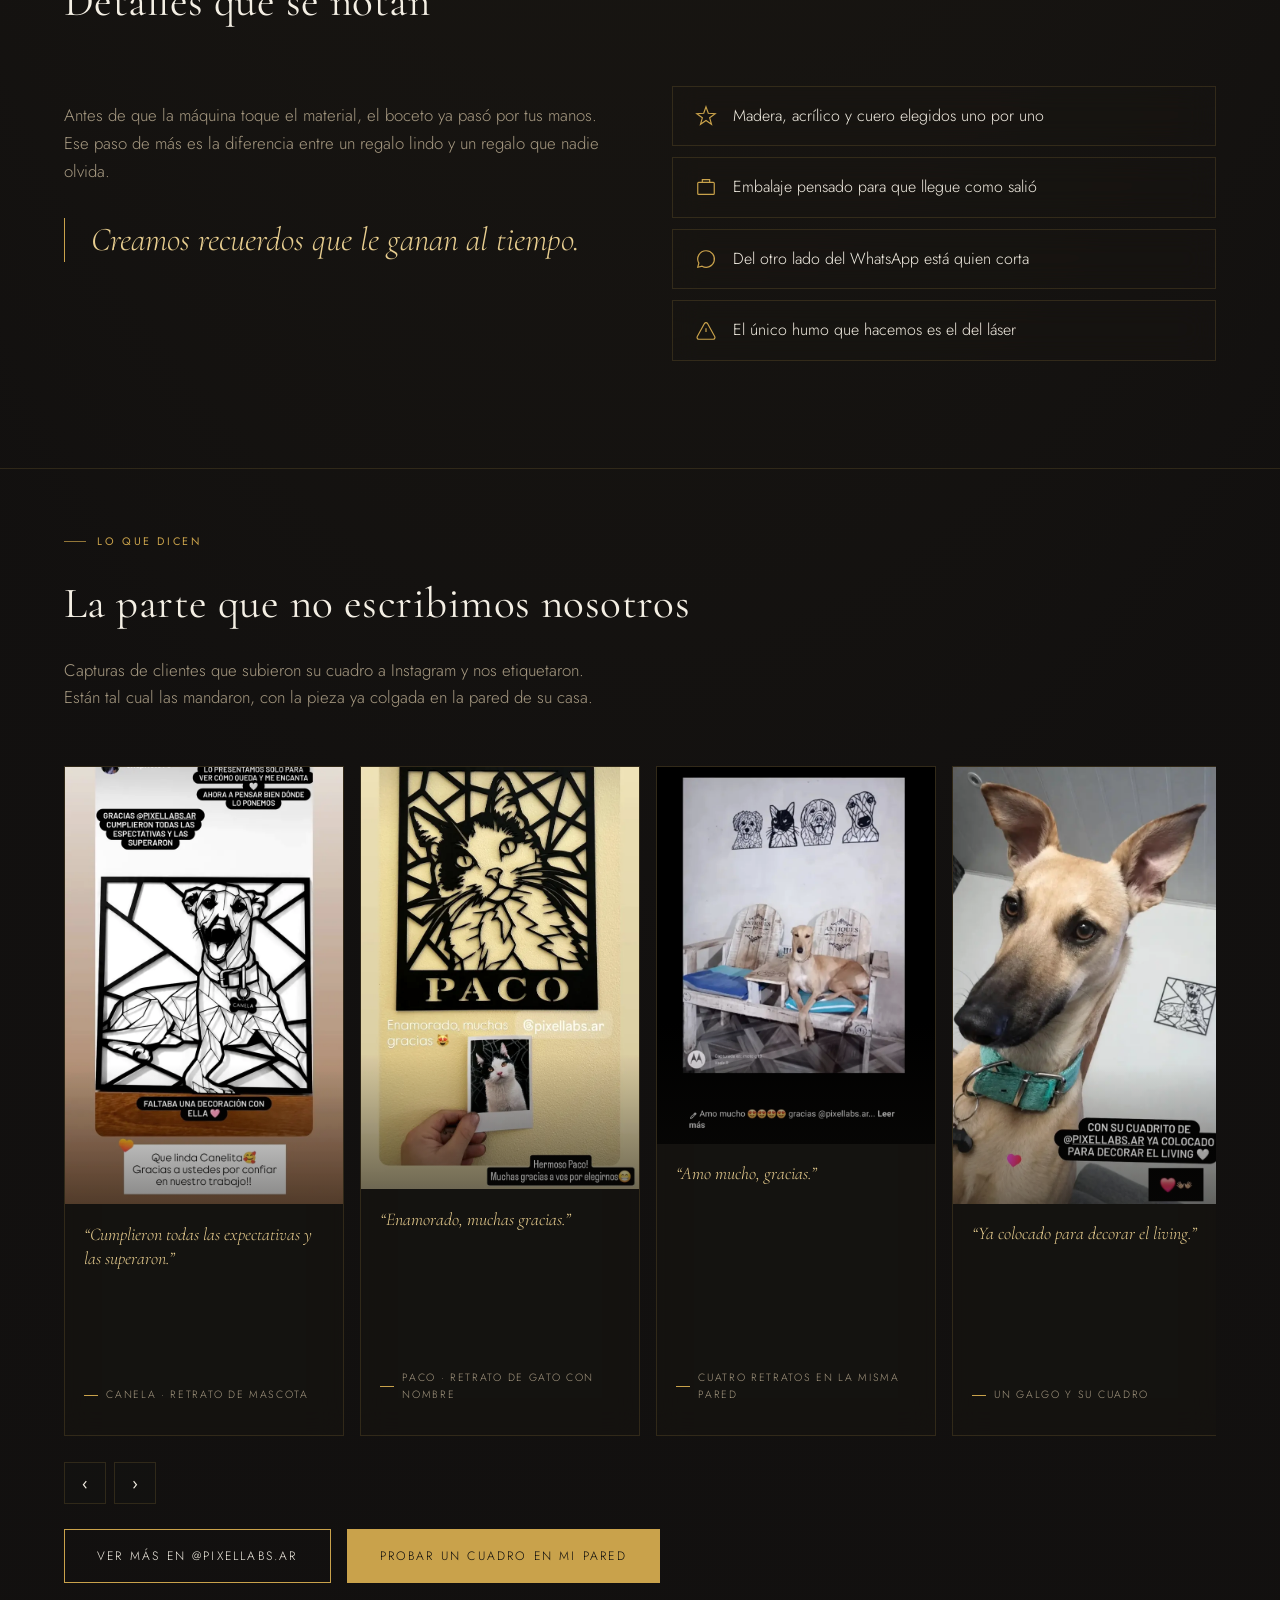
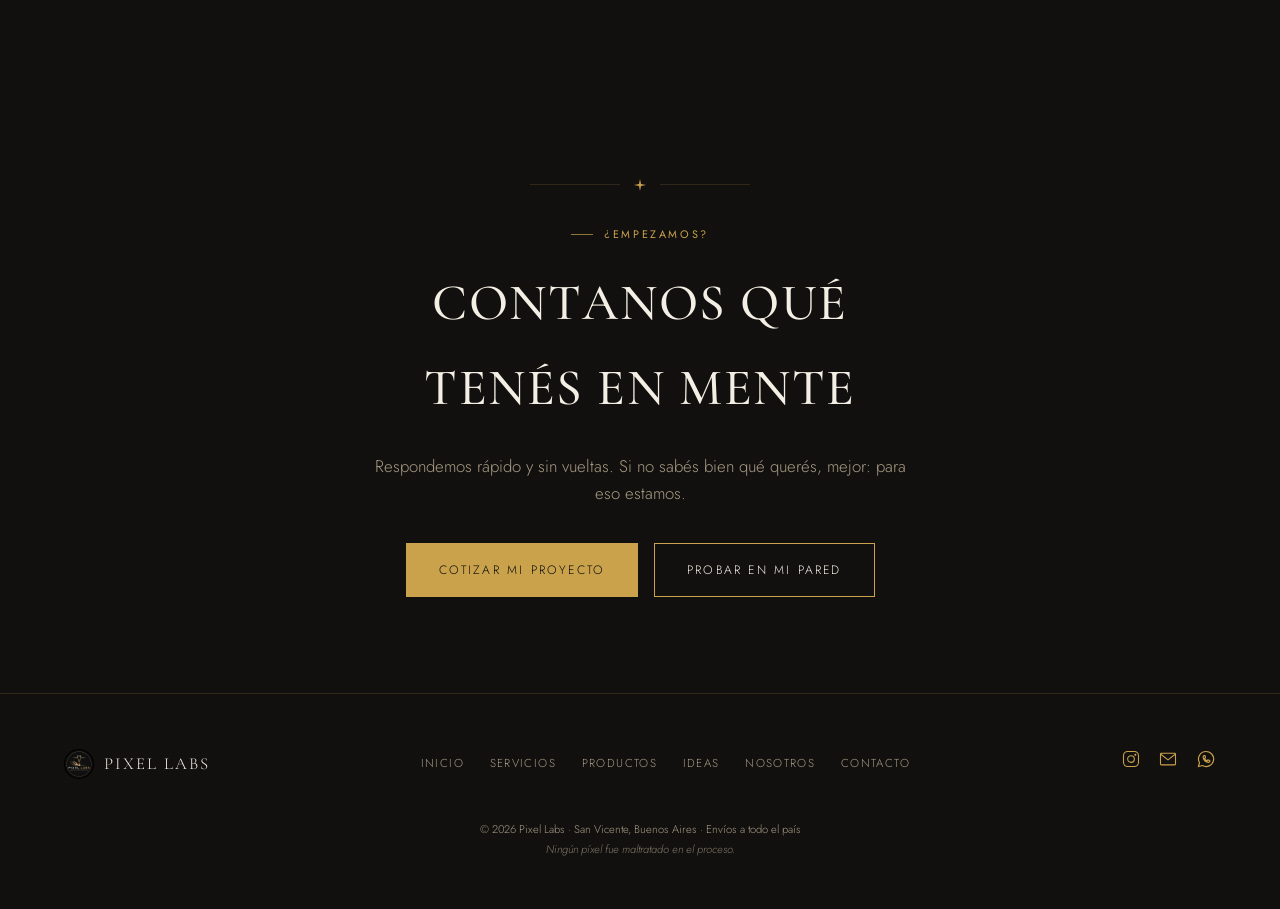
==== commit fa3c9244: "Actualizacion de carga" ====
--- a/index.html
+++ b/index.html
@@ -85,7 +85,10 @@
       {"@type": "Service", "name": "Cuadros y deco en corte láser a medida"},
       {"@type": "Service", "name": "Retratos de mascota a partir de una foto"},
       {"@type": "Service", "name": "Souvenirs personalizados para eventos"},
-      {"@type": "Service", "name": "Cartelería y regalos corporativos con logo"}
+      {"@type": "Service", "name": "Cartelería y regalos corporativos con logo"},
+      {"@type": "Service", "name": "Soportes de QR para mostrador: wifi, redes y reseñas"},
+      {"@type": "Service", "name": "Carteles de quincho y casa con nombre personalizado"},
+      {"@type": "Service", "name": "Llaveros numerados y señalética para hoteles y alquileres temporarios"}
     ]
   }
 }
@@ -252,8 +255,8 @@
 
 <div class="ticker" aria-hidden="true">
   <div class="ticker-track">
-    <span>Deco home</span><span>Souvenirs</span><span>Cartelería</span><span>Toppers</span><span>Llaveros</span><span>Etiquetas</span><span>Stencils</span><span>Retratos de mascota</span><span>Regalos corporativos</span>
-    <span>Deco home</span><span>Souvenirs</span><span>Cartelería</span><span>Toppers</span><span>Llaveros</span><span>Etiquetas</span><span>Stencils</span><span>Retratos de mascota</span><span>Regalos corporativos</span>
+    <span>Deco home</span><span>Souvenirs</span><span>Cartelería</span><span>Carteles de quincho</span><span>Soportes de QR</span><span>Toppers</span><span>Llaveros</span><span>Números de puerta</span><span>Etiquetas</span><span>Stencils</span><span>Retratos de mascota</span><span>Regalos corporativos</span>
+    <span>Deco home</span><span>Souvenirs</span><span>Cartelería</span><span>Carteles de quincho</span><span>Soportes de QR</span><span>Toppers</span><span>Llaveros</span><span>Números de puerta</span><span>Etiquetas</span><span>Stencils</span><span>Retratos de mascota</span><span>Regalos corporativos</span>
   </div>
 </div>
 
@@ -282,7 +285,7 @@
   <div class="section-head" data-reveal>
     <p class="eyebrow">Lo que hacemos</p>
     <h2 id="t-servicios" data-engrave>Grabado y corte láser</h2>
-    <p class="lede">Deco home, souvenirs, cartelería, stencils, toppers, llaveros, etiquetas y regalos corporativos. Si entra en la máquina, lo hacemos.</p>
+    <p class="lede">Deco home, souvenirs, cartelería, soportes de QR, stencils, toppers, llaveros, números de puerta, etiquetas y regalos corporativos. Si entra en la máquina, lo hacemos.</p>
   </div>
 
   <div class="service-row" data-reveal>
@@ -296,7 +299,7 @@
     <svg class="service-icon" viewBox="0 0 48 48" fill="none" aria-hidden="true"><rect x="8" y="8" width="32" height="32" stroke="currentColor" stroke-width="1.2"/><path d="M8 24 H40 M24 8 V40" stroke="currentColor" stroke-width="1.2"/></svg>
     <div>
       <h3>Un catálogo que no para de crecer</h3>
-      <p>79 diseños listos para llevar, y la puerta abierta para el que todavía no existe. <a href="productos.html">Explorar el catálogo →</a></p>
+      <p>82 diseños listos para llevar, y la puerta abierta para el que todavía no existe. <a href="productos.html">Explorar el catálogo →</a></p>
     </div>
   </div>
 </section>
@@ -381,7 +384,7 @@
   <div class="section-head" data-reveal>
     <p class="eyebrow">Salidos del taller</p>
     <h2 id="t-catalogo" data-engrave>Objetos que ya tienen dueño</h2>
-    <p class="lede">Tres de los más pedidos. En el catálogo hay 79 diseños.</p>
+    <p class="lede">Tres de los más pedidos. En el catálogo hay 82 diseños.</p>
   </div>
   <div class="gallery-grid destacados">
     <article class="gallery-item" data-reveal="zoom">
@@ -401,7 +404,7 @@
 
 <section class="pt-2">
   <div class="stats">
-    <div class="stat" data-reveal><span class="stat-n" data-count="79" data-suffix="">0</span><span class="stat-l">Diseños en catálogo</span></div>
+    <div class="stat" data-reveal><span class="stat-n" data-count="82" data-suffix="">0</span><span class="stat-l">Diseños en catálogo</span></div>
     <div class="stat" data-reveal style="--d:80ms"><span class="stat-n" data-count="3">0</span><span class="stat-l">Materiales que dominamos</span></div>
     <div class="stat" data-reveal style="--d:160ms"><span class="stat-n" data-count="24">0</span><span class="stat-l">Provincias y CABA con envío</span></div>
     <div class="stat" data-reveal style="--d:240ms"><span class="stat-n" data-count="100" data-suffix="%">0</span><span class="stat-l">Diseños aprobados por vos</span></div>
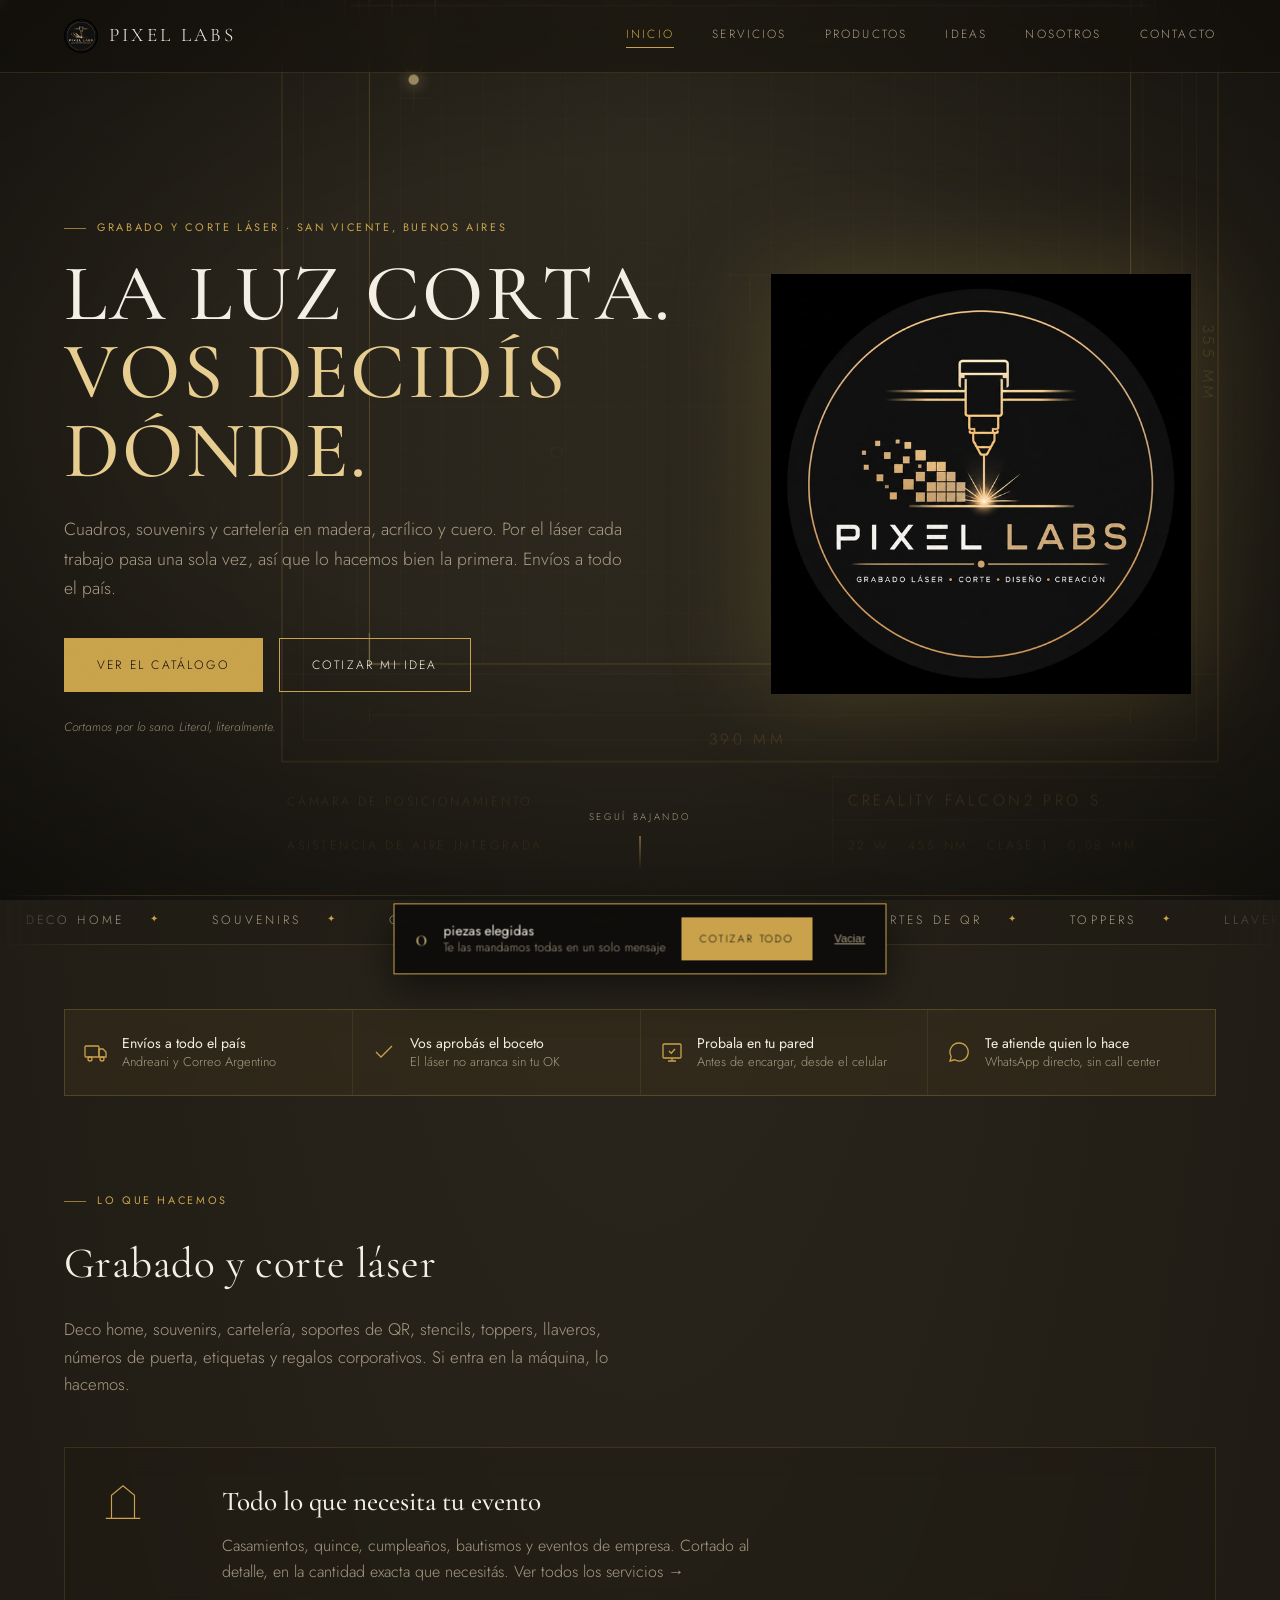
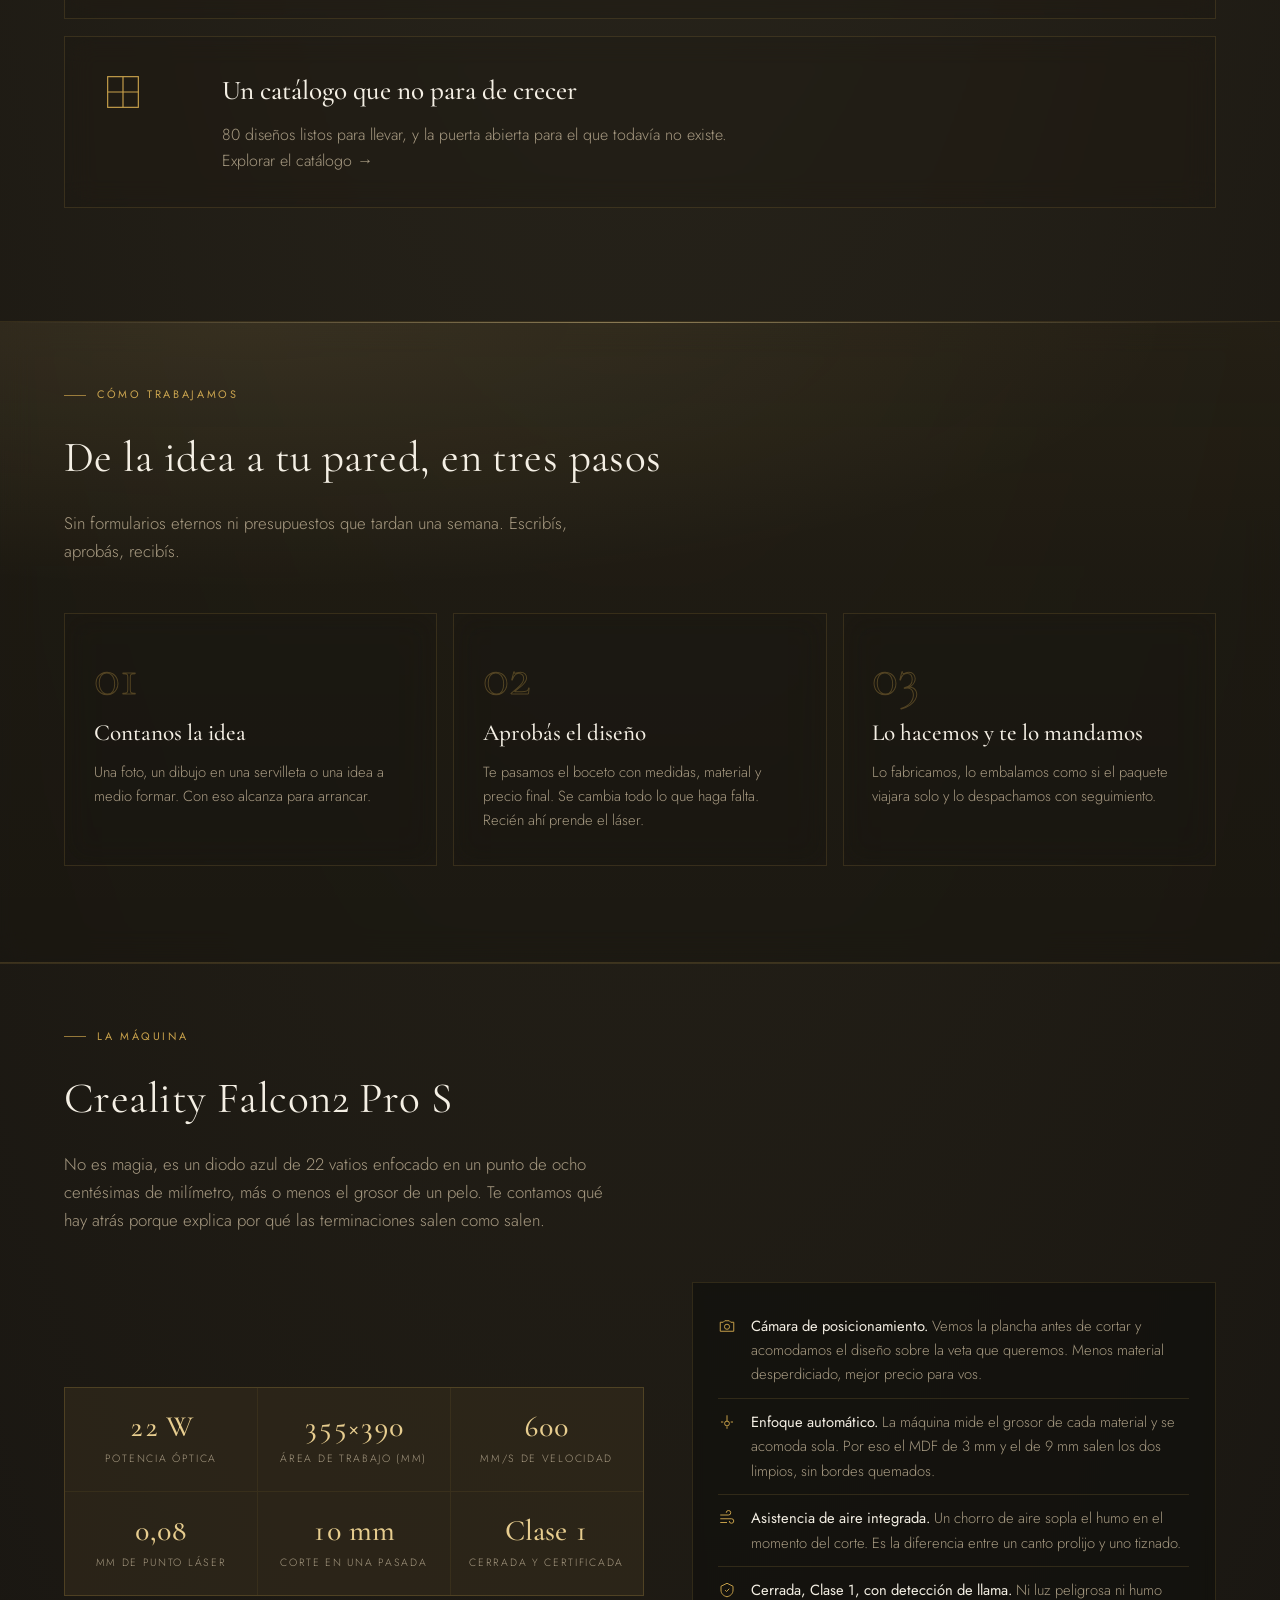
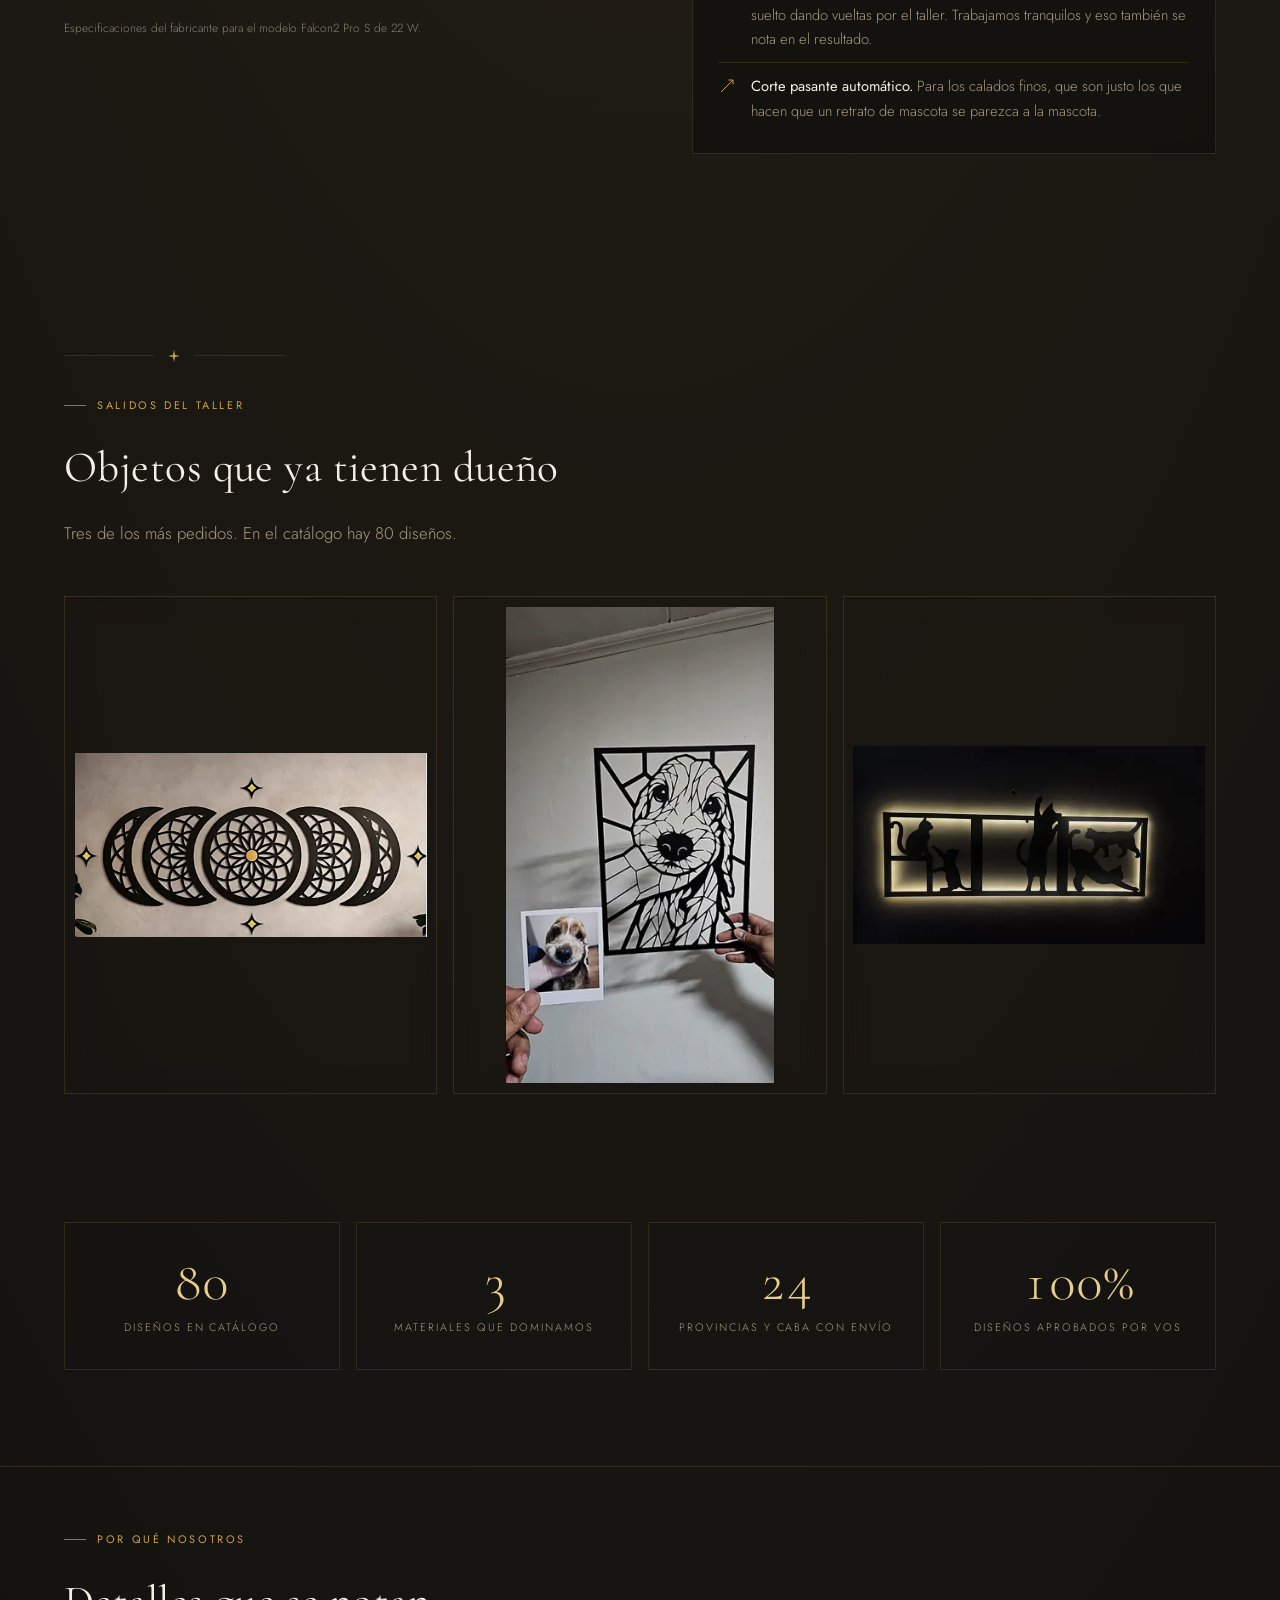
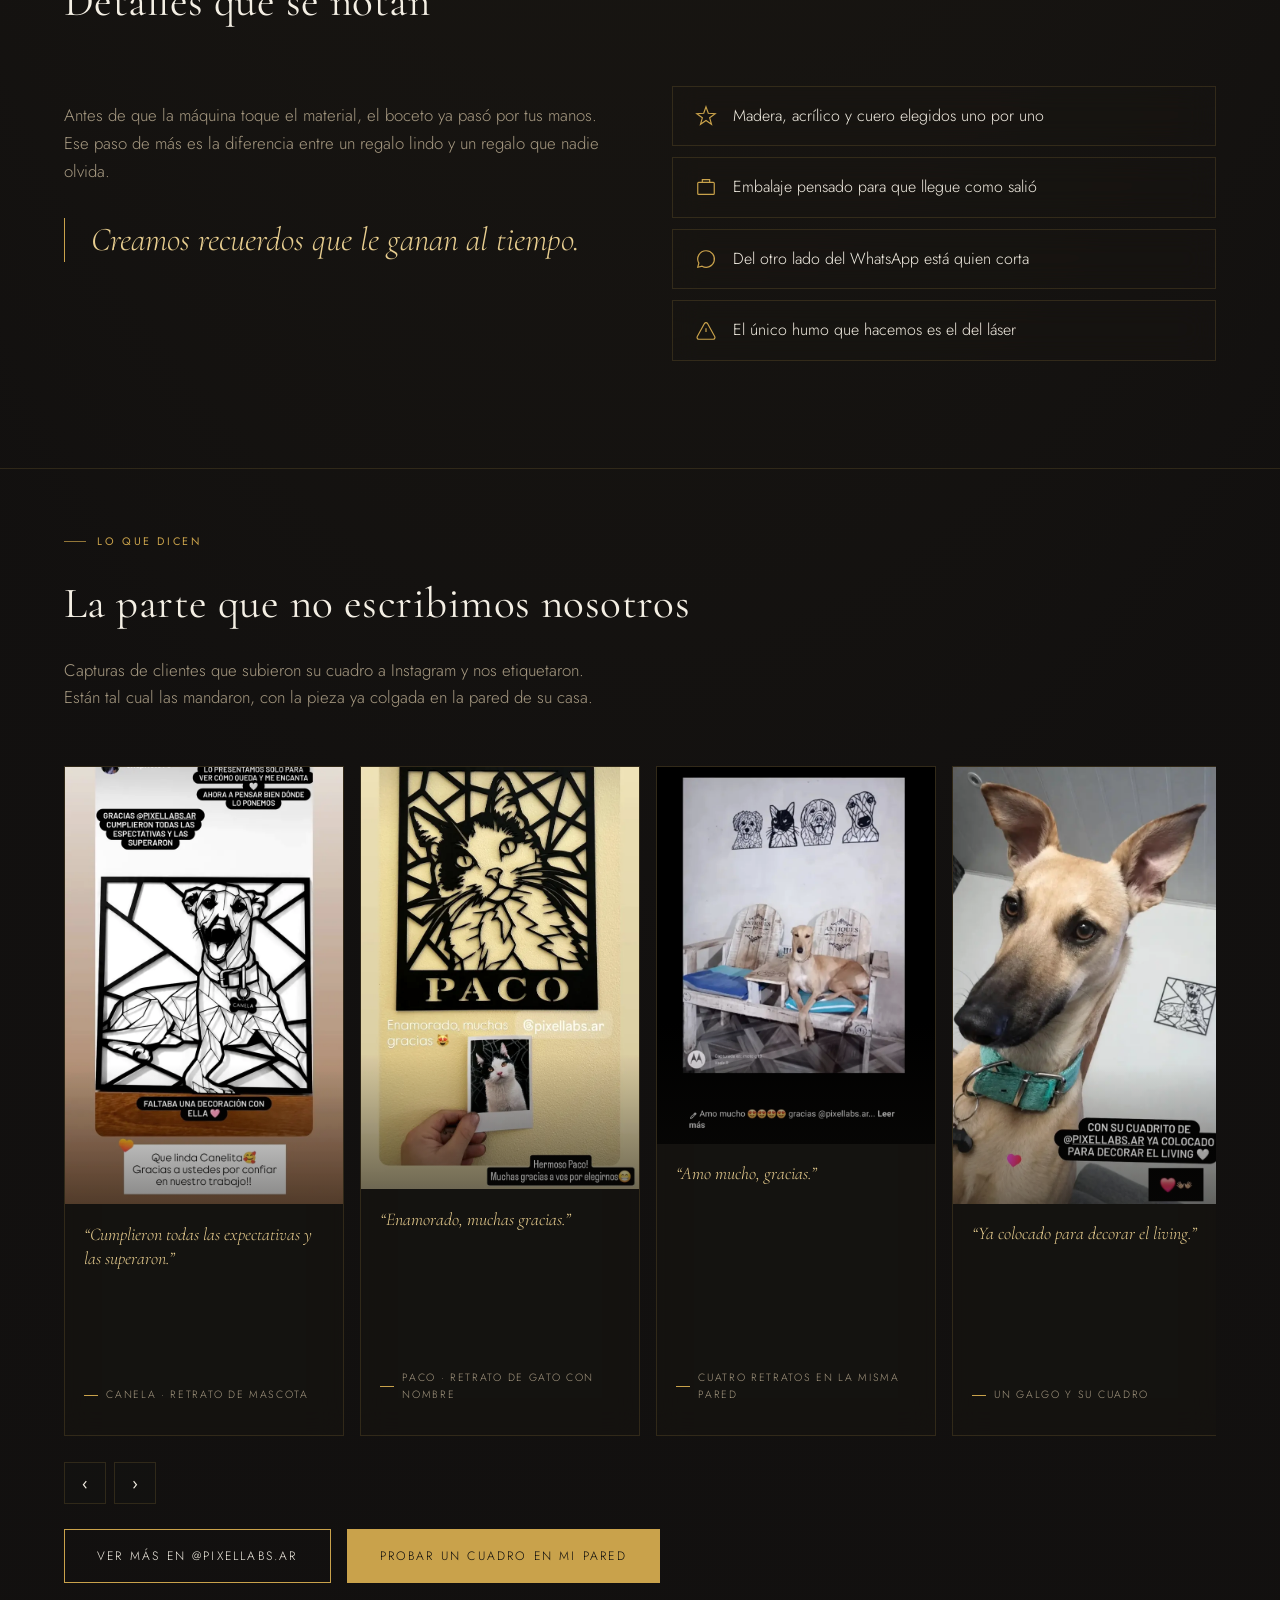
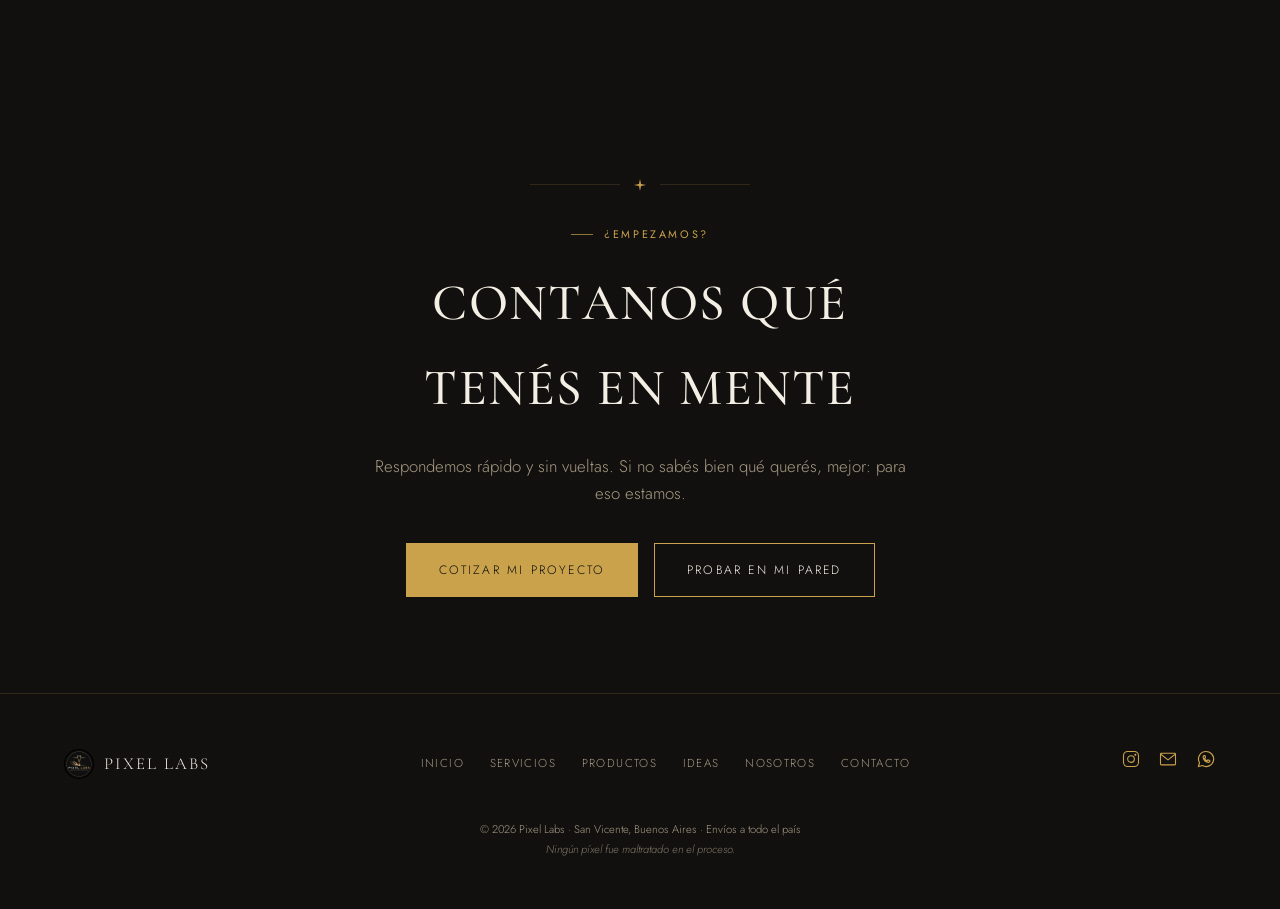
==== commit 9f0a19f9: "Carteleria: saco Simetria y Vivir Feliz" ====
--- a/index.html
+++ b/index.html
@@ -299,7 +299,7 @@
     <svg class="service-icon" viewBox="0 0 48 48" fill="none" aria-hidden="true"><rect x="8" y="8" width="32" height="32" stroke="currentColor" stroke-width="1.2"/><path d="M8 24 H40 M24 8 V40" stroke="currentColor" stroke-width="1.2"/></svg>
     <div>
       <h3>Un catálogo que no para de crecer</h3>
-      <p>82 diseños listos para llevar, y la puerta abierta para el que todavía no existe. <a href="productos.html">Explorar el catálogo →</a></p>
+      <p>80 diseños listos para llevar, y la puerta abierta para el que todavía no existe. <a href="productos.html">Explorar el catálogo →</a></p>
     </div>
   </div>
 </section>
@@ -384,7 +384,7 @@
   <div class="section-head" data-reveal>
     <p class="eyebrow">Salidos del taller</p>
     <h2 id="t-catalogo" data-engrave>Objetos que ya tienen dueño</h2>
-    <p class="lede">Tres de los más pedidos. En el catálogo hay 82 diseños.</p>
+    <p class="lede">Tres de los más pedidos. En el catálogo hay 80 diseños.</p>
   </div>
   <div class="gallery-grid destacados">
     <article class="gallery-item" data-reveal="zoom">
@@ -404,7 +404,7 @@
 
 <section class="pt-2">
   <div class="stats">
-    <div class="stat" data-reveal><span class="stat-n" data-count="82" data-suffix="">0</span><span class="stat-l">Diseños en catálogo</span></div>
+    <div class="stat" data-reveal><span class="stat-n" data-count="80" data-suffix="">0</span><span class="stat-l">Diseños en catálogo</span></div>
     <div class="stat" data-reveal style="--d:80ms"><span class="stat-n" data-count="3">0</span><span class="stat-l">Materiales que dominamos</span></div>
     <div class="stat" data-reveal style="--d:160ms"><span class="stat-n" data-count="24">0</span><span class="stat-l">Provincias y CABA con envío</span></div>
     <div class="stat" data-reveal style="--d:240ms"><span class="stat-n" data-count="100" data-suffix="%">0</span><span class="stat-l">Diseños aprobados por vos</span></div>
--- a/style.css
+++ b/style.css
@@ -912,7 +912,11 @@
   padding: 5rem 5% 3rem; max-width: 1300px; margin: 0 auto;
   position: relative; z-index: 2;
 }
-.page-hero h1 { font-size: clamp(2.2rem, 5vw, 3.6rem); letter-spacing: 0.01em; font-weight: 400; text-transform: uppercase; }
+.page-hero h1 { font-size: clamp(2.2rem, 5vw, 3.6rem); letter-spacing: 0.01em; font-weight: 400; text-transform: uppercase; text-wrap: balance; }
+/* En celular un título largo se iba a tres renglones (174 px) y empujaba el
+   contenido fuera de la primera pantalla. A este tamaño ninguno pasa de dos.
+   Si lo agrandás, medí dónde arranca lo importante antes de dejarlo. */
+@media (max-width: 560px) { .page-hero h1 { font-size: 1.95rem; line-height: 1.1; } }
 .page-hero .lede { margin-top: 1.2rem; }
 .crumbs { font-size: 0.66rem; letter-spacing: 0.18em; text-transform: uppercase; color: var(--ink-soft); margin-bottom: 1.4rem; }
 .crumbs a:hover { color: var(--gold); }
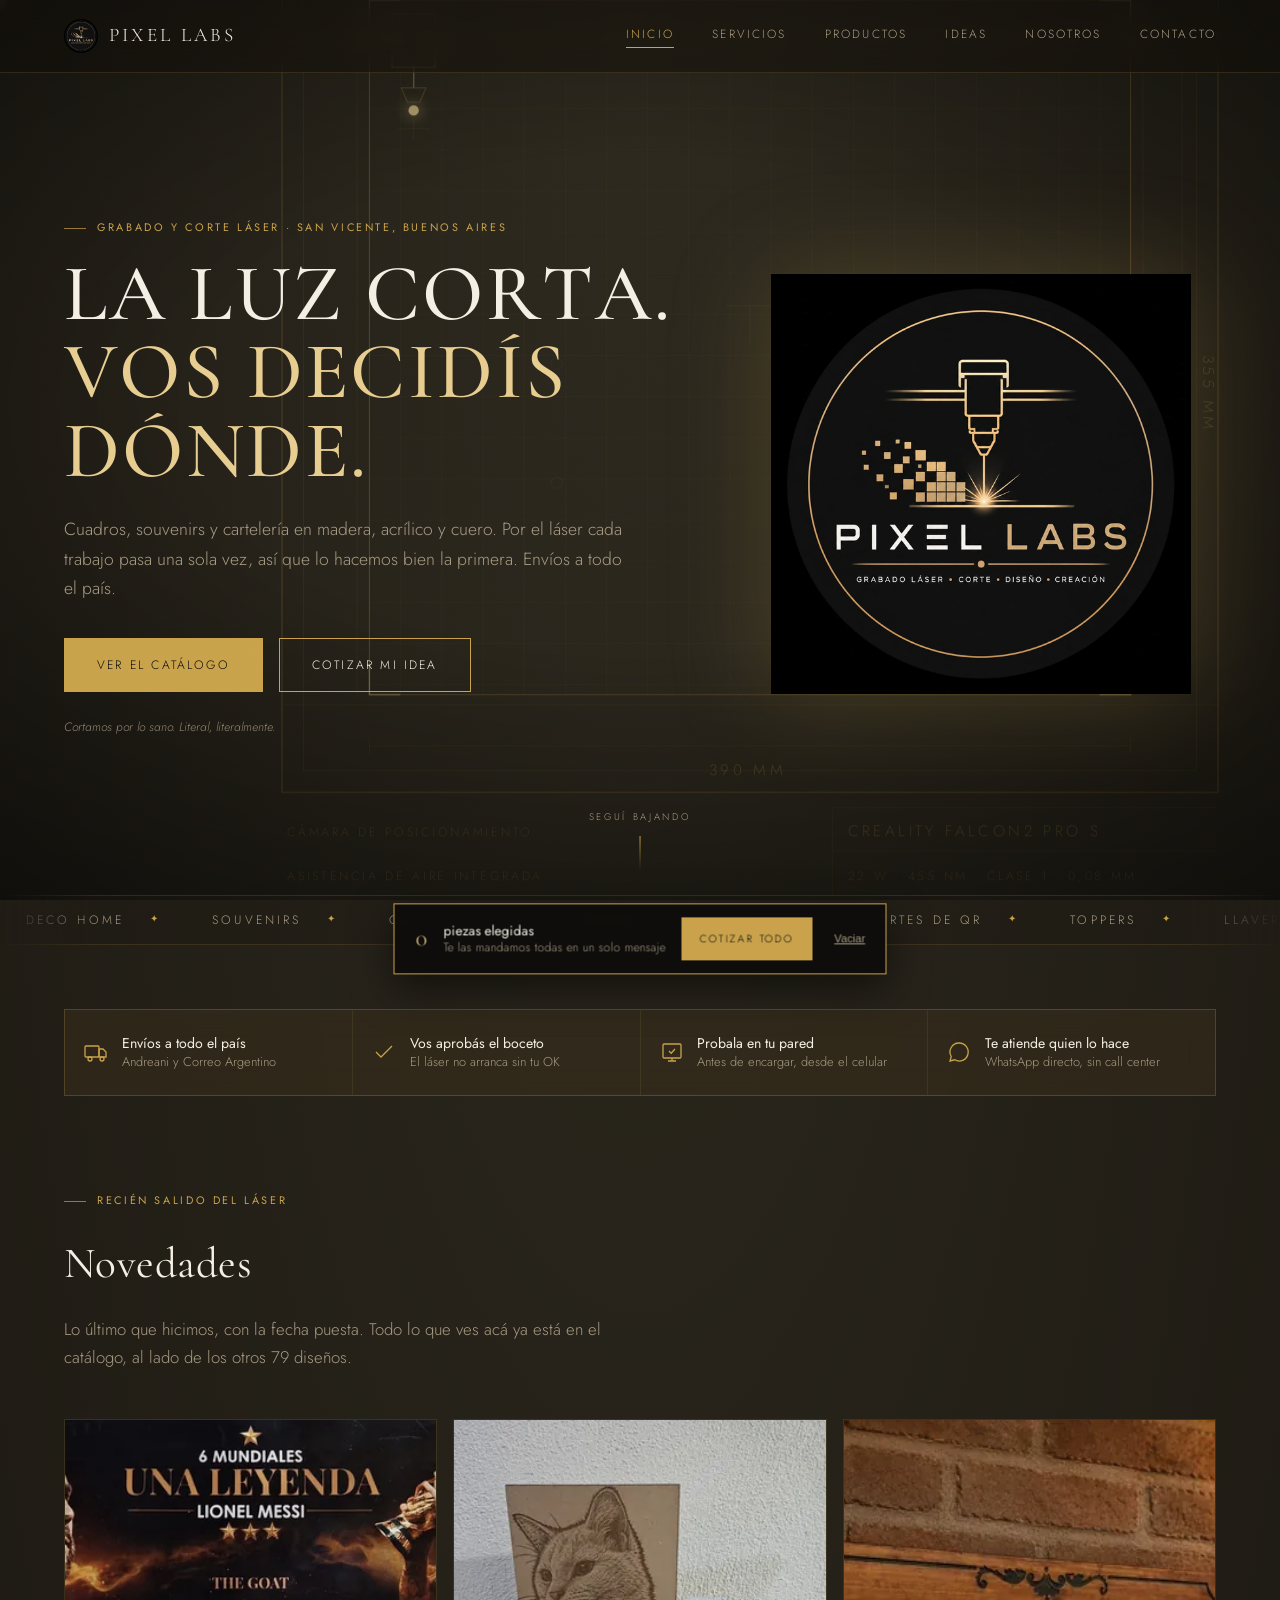
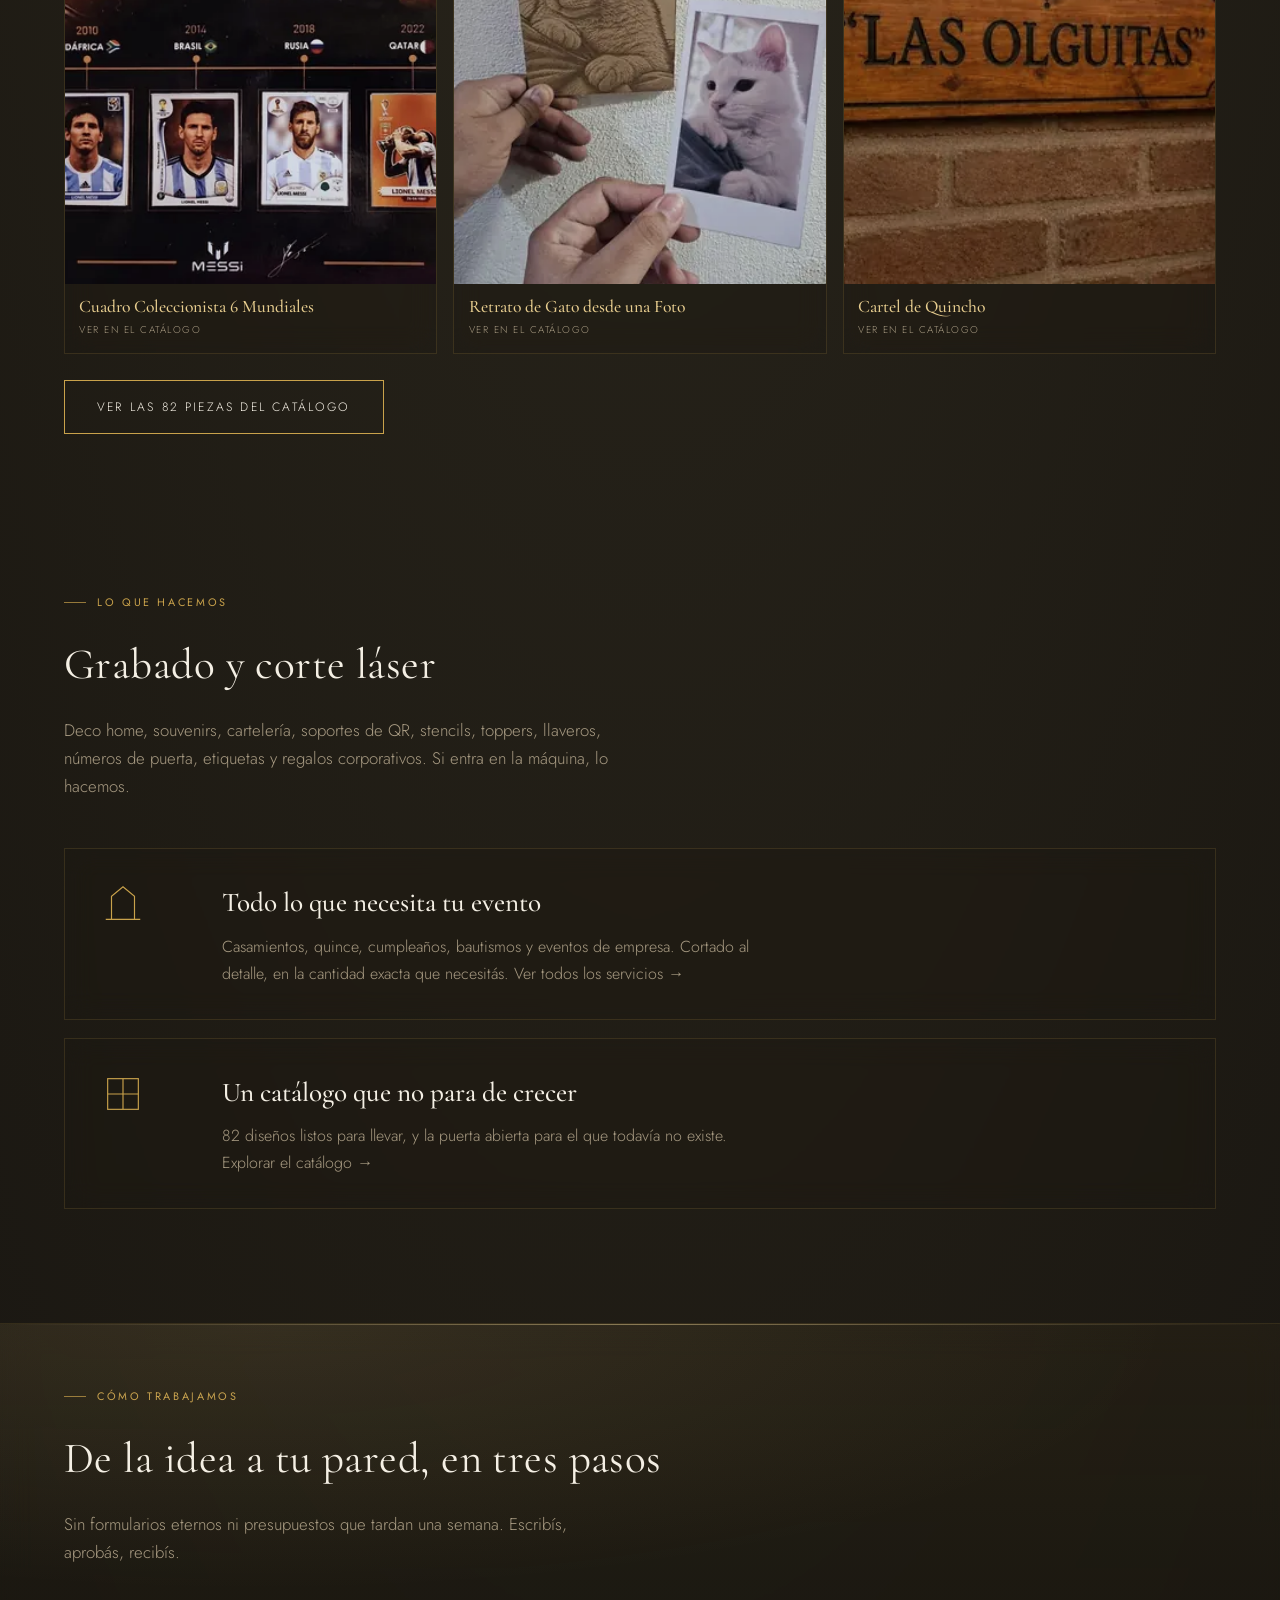
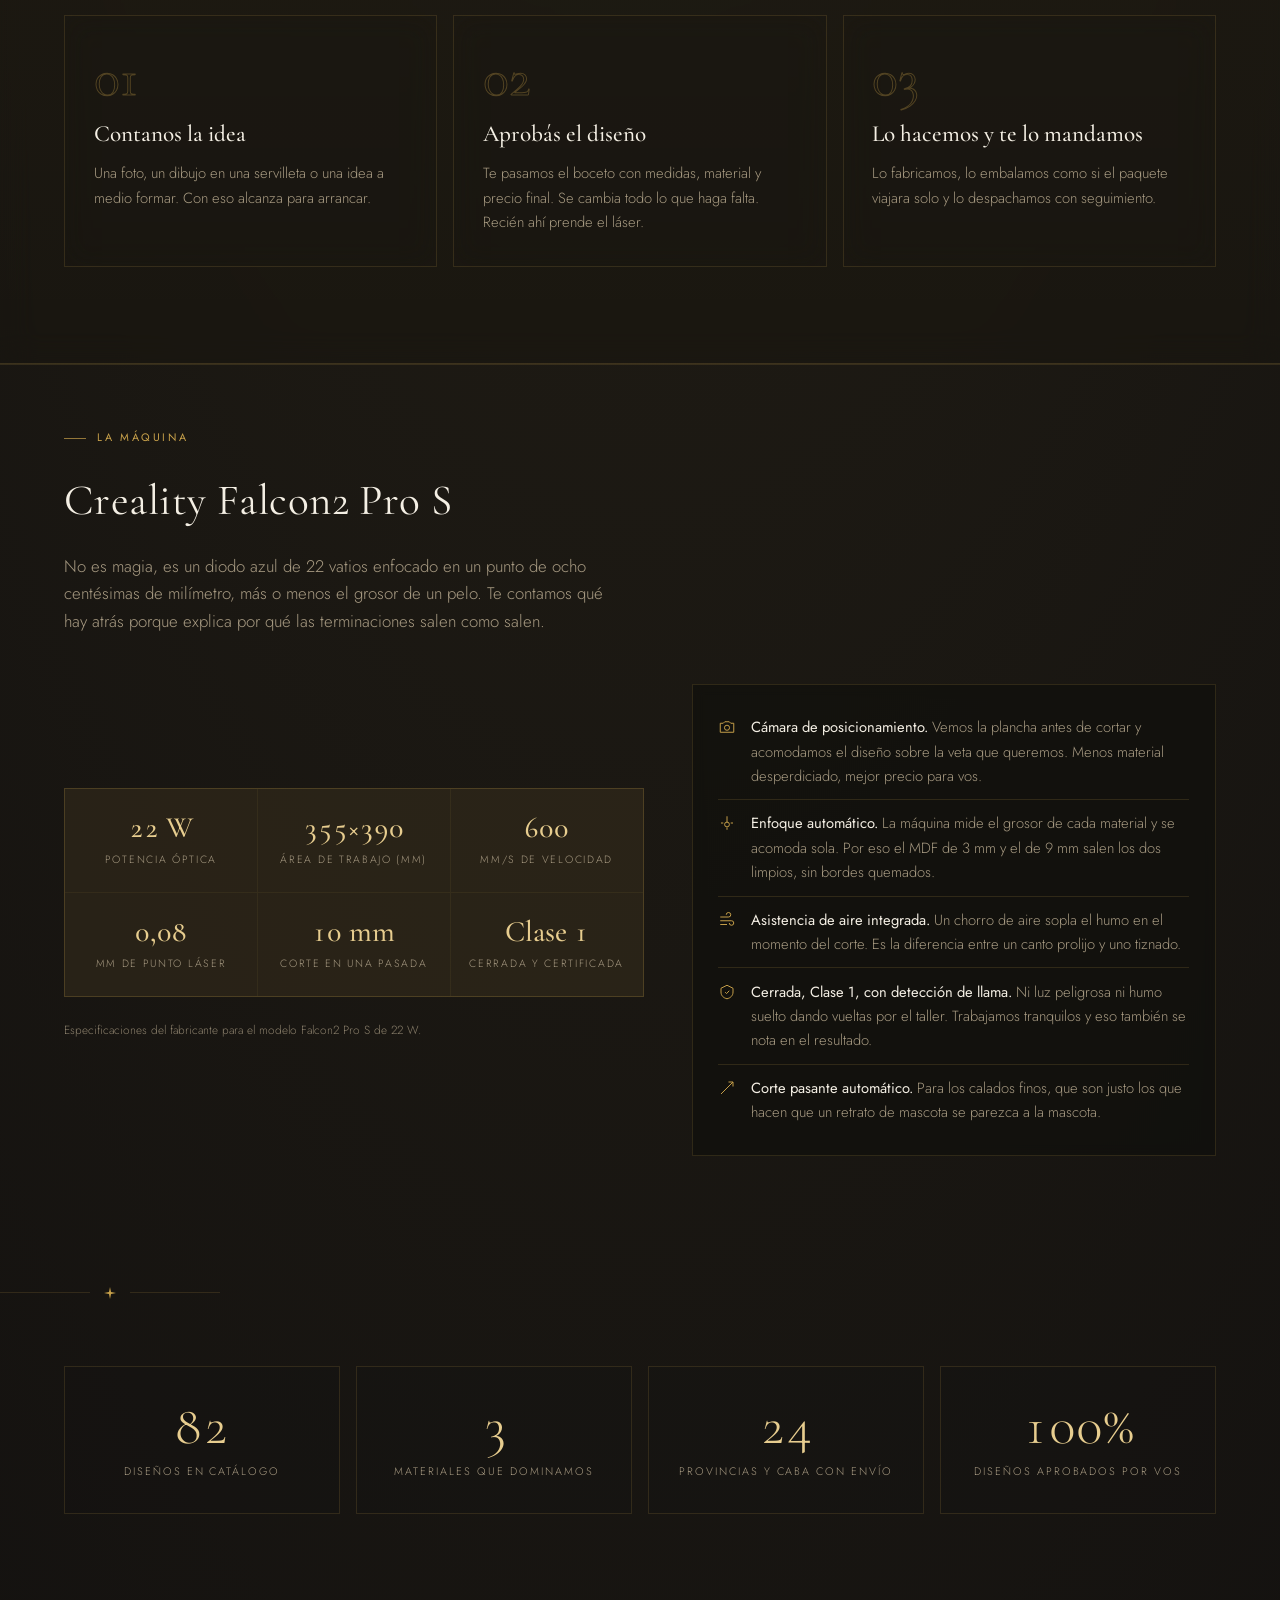
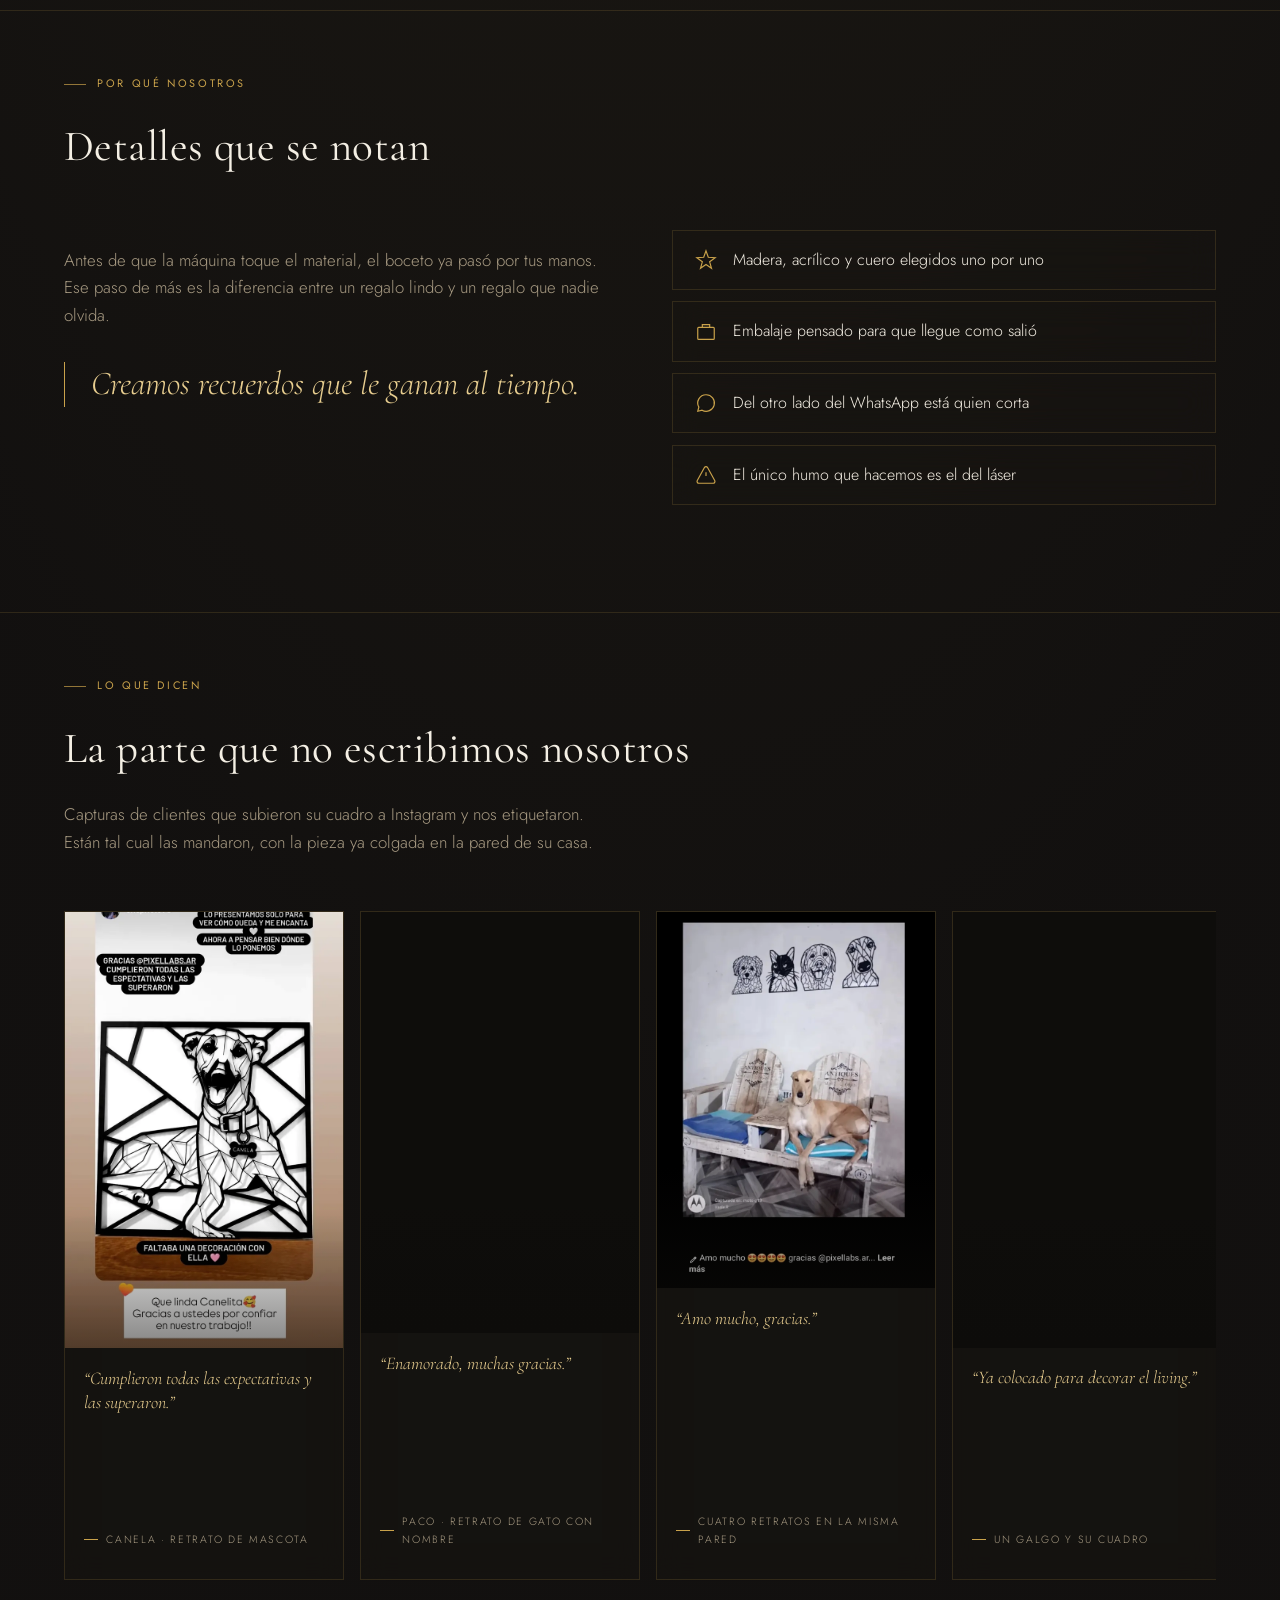
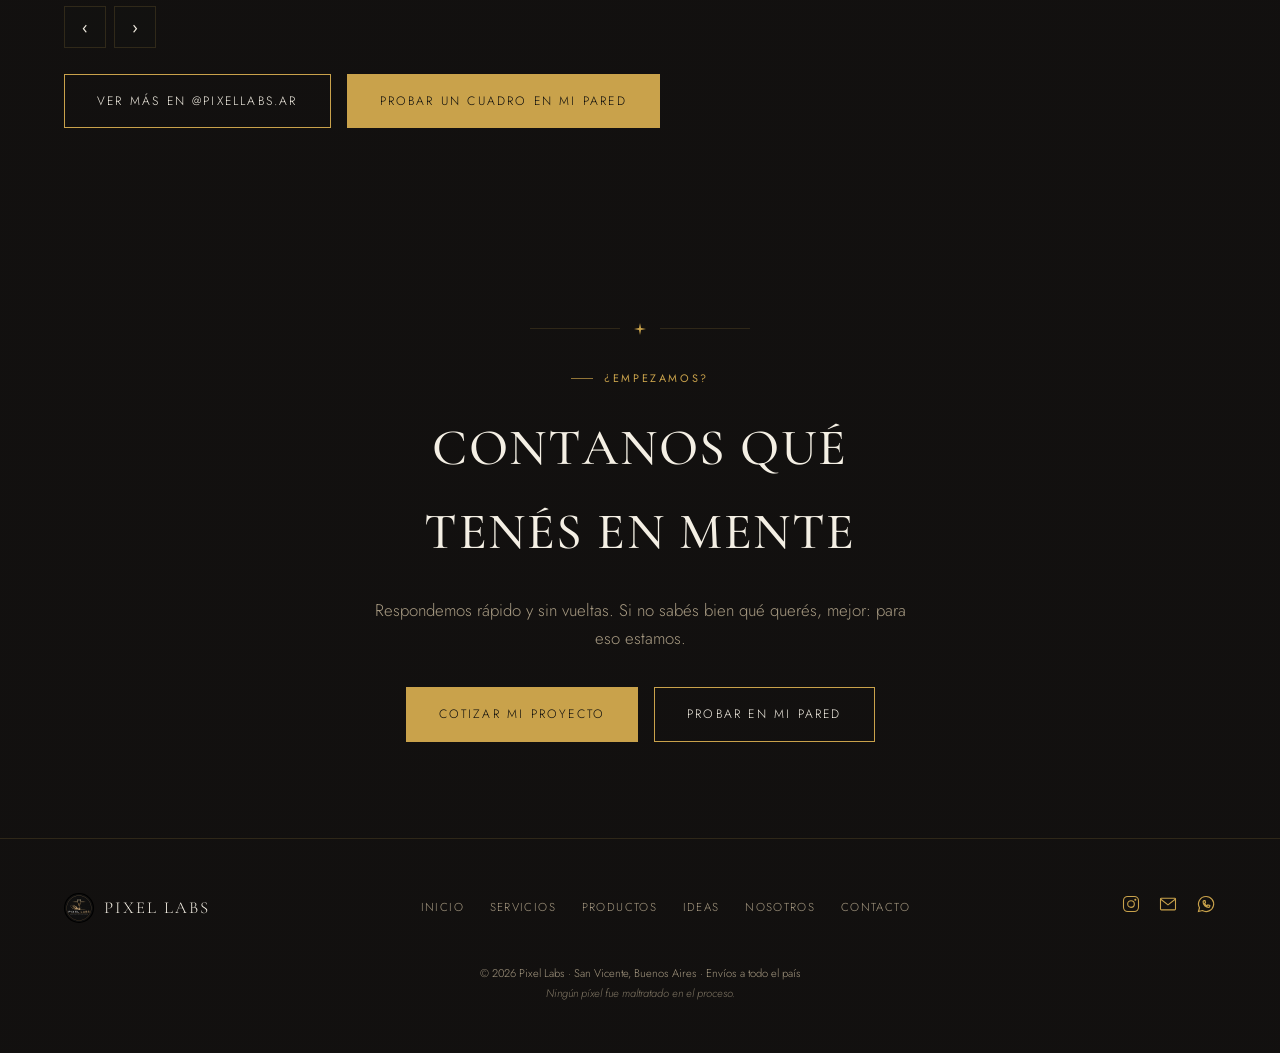
==== commit c4e67f43: "Actualizaciones Index" ====
--- a/index.html
+++ b/index.html
@@ -216,17 +216,17 @@
 </div>
 
 <header class="site-header">
-  <a class="brand" href="index.html">
+  <a class="brand" href="/">
     <img class="brand-mark" src="images/logo-header.png" alt="Pixel Labs — grabado y corte láser" width="40" height="40">
     PIXEL LABS
   </a>
   <nav class="main-nav" id="mainNav">
-    <a href="index.html">Inicio</a>
-    <a href="servicios.html">Servicios</a>
-    <a href="productos.html">Productos</a>
-    <a href="ideas.html">Ideas</a>
-    <a href="nosotros.html">Nosotros</a>
-    <a href="contacto.html">Contacto</a>
+    <a href="/">Inicio</a>
+    <a href="/servicios">Servicios</a>
+    <a href="/productos">Productos</a>
+    <a href="/ideas">Ideas</a>
+    <a href="/nosotros">Nosotros</a>
+    <a href="/contacto">Contacto</a>
   </nav>
   <button type="button" class="nav-toggle" id="navToggle" aria-label="Abrir menú">☰</button>
 </header>
@@ -240,7 +240,7 @@
     <h1 data-engrave>La luz corta.<span class="accent">Vos decidís dónde.</span></h1>
     <p class="lede">Cuadros, souvenirs y cartelería en madera, acrílico y cuero. Por el láser cada trabajo pasa una sola vez, así que lo hacemos bien la primera. Envíos a todo el país.</p>
     <div class="hero-actions">
-      <a href="productos.html" class="btn btn-solid spark-hover">Ver el catálogo</a>
+      <a href="/productos" class="btn btn-solid spark-hover">Ver el catálogo</a>
       <a href="https://wa.me/542224642172?text=%C2%A1Hola%20Pixel%20Labs%21%20Tengo%20una%20idea%20y%20quiero%20cotizarla." target="_blank" rel="noopener" class="btn spark-hover">Cotizar mi idea</a>
     </div>
     <p class="hero-joke">Cortamos por lo sano. Literal, literalmente.</p>
@@ -281,6 +281,58 @@
 </div>
 </section>
 
+
+<section class="novedades" aria-labelledby="t-novedades">
+  <div class="section-head" data-reveal>
+    <p class="eyebrow">Recién salido del láser</p>
+    <h2 id="t-novedades" data-engrave>Novedades</h2>
+    <p class="lede">Lo último que hicimos, con la fecha puesta. Todo lo que ves acá ya está
+    en el catálogo, al lado de los otros 79 diseños.</p>
+  </div>
+  <div class="nov-grid">
+    <article class="nov-item" data-reveal="zoom">
+      <a class="nov-link" href="/productos">
+        <span class="nov-foto">
+          <span class="nov-sello" data-fecha="2026-09-15" hidden>Nuevo</span>
+          <img src="images/thumb/cuadro-coleccionista-6-mundiales.webp" width="560" height="560" decoding="async" alt="Cuadro para coleccionistas con seis espacios para pegar las figuritas de los mundiales 2006 a 2026 — Pixel Labs" loading="lazy">
+        </span>
+        <span class="nov-pie">
+          <span class="nov-n">Cuadro Coleccionista 6 Mundiales</span>
+          <span class="nov-ver">Ver en el catálogo</span>
+        </span>
+      </a>
+    </article>
+    <article class="nov-item" data-reveal="zoom" style="--d:110ms">
+      <a class="nov-link" href="/productos">
+        <span class="nov-foto">
+          <span class="nov-sello" data-fecha="2026-09-15" hidden>Nuevo</span>
+          <img src="images/thumb/cuadro-mascota-gato-desde-foto.webp" width="560" height="560" decoding="async" alt="Retrato de un gato grabado a láser en madera junto a la foto original que se usó de modelo — Pixel Labs" loading="lazy">
+        </span>
+        <span class="nov-pie">
+          <span class="nov-n">Retrato de Gato desde una Foto</span>
+          <span class="nov-ver">Ver en el catálogo</span>
+        </span>
+      </a>
+    </article>
+    <article class="nov-item" data-reveal="zoom" style="--d:220ms">
+      <a class="nov-link" href="/productos">
+        <span class="nov-foto">
+          <span class="nov-sello" data-fecha="2026-09-08" hidden>Nuevo</span>
+          <img src="images/thumb/carteleria-quincho-nombre.webp" width="560" height="560" decoding="async" alt="Cartel de quincho en madera con el nombre de la familia en corte láser — Pixel Labs" loading="lazy">
+        </span>
+        <span class="nov-pie">
+          <span class="nov-n">Cartel de Quincho</span>
+          <span class="nov-ver">Ver en el catálogo</span>
+        </span>
+      </a>
+    </article>
+  </div>
+  <div class="mt-16" data-reveal>
+    <a href="/productos" class="btn spark-hover">Ver las 82 piezas del catálogo</a>
+  </div>
+</section>
+
+
 <section aria-labelledby="t-servicios">
   <div class="section-head" data-reveal>
     <p class="eyebrow">Lo que hacemos</p>
@@ -292,14 +344,14 @@
     <svg class="service-icon" viewBox="0 0 48 48" fill="none" aria-hidden="true"><path d="M6 40 L42 40 M12 40 V16 L24 6 L36 16 V40" stroke="currentColor" stroke-width="1.2"/></svg>
     <div>
       <h3>Todo lo que necesita tu evento</h3>
-      <p>Casamientos, quince, cumpleaños, bautismos y eventos de empresa. Cortado al detalle, en la cantidad exacta que necesitás. <a href="servicios.html">Ver todos los servicios →</a></p>
+      <p>Casamientos, quince, cumpleaños, bautismos y eventos de empresa. Cortado al detalle, en la cantidad exacta que necesitás. <a href="/servicios">Ver todos los servicios →</a></p>
     </div>
   </div>
   <div class="service-row" data-reveal style="--d:90ms">
     <svg class="service-icon" viewBox="0 0 48 48" fill="none" aria-hidden="true"><rect x="8" y="8" width="32" height="32" stroke="currentColor" stroke-width="1.2"/><path d="M8 24 H40 M24 8 V40" stroke="currentColor" stroke-width="1.2"/></svg>
     <div>
       <h3>Un catálogo que no para de crecer</h3>
-      <p>80 diseños listos para llevar, y la puerta abierta para el que todavía no existe. <a href="productos.html">Explorar el catálogo →</a></p>
+      <p>82 diseños listos para llevar, y la puerta abierta para el que todavía no existe. <a href="/productos">Explorar el catálogo →</a></p>
     </div>
   </div>
 </section>
@@ -379,32 +431,14 @@
   </div>
 </section>
 
-<section aria-labelledby="t-catalogo">
-  <div class="spark-divider"><svg viewBox="0 0 12 12" aria-hidden="true"><path d="M6 0 L7 5 L12 6 L7 7 L6 12 L5 7 L0 6 L5 5 Z" fill="currentColor"/></svg></div>
-  <div class="section-head" data-reveal>
-    <p class="eyebrow">Salidos del taller</p>
-    <h2 id="t-catalogo" data-engrave>Objetos que ya tienen dueño</h2>
-    <p class="lede">Tres de los más pedidos. En el catálogo hay 80 diseños.</p>
-  </div>
-  <div class="gallery-grid destacados">
-    <article class="gallery-item" data-reveal="zoom">
-      <img src="images/thumb/cuadro-fases-lunares.webp" width="560" height="560" decoding="async" alt="Cuadro decorativo de fases lunares en corte láser — Pixel Labs" loading="lazy">
-      <div class="gallery-overlay"><h3>Fases Lunares</h3><a href="productos.html">Ver catálogo</a></div>
-    </article>
-    <article class="gallery-item" data-reveal="zoom" style="--d:110ms">
-      <img src="images/thumb/cuadro-mascota-personalizada-02.webp" width="560" height="560" decoding="async" alt="Retrato de mascota personalizado hecho a partir de una foto — Pixel Labs" loading="lazy">
-      <div class="gallery-overlay"><h3>Retratos a medida</h3><a href="productos.html">Ver catálogo</a></div>
-    </article>
-    <article class="gallery-item" data-reveal="zoom" style="--d:220ms">
-      <img src="images/thumb/cuadro-gatos-led.webp" width="560" height="560" decoding="async" alt="Cuadro tríptico de gatos en corte láser con iluminación LED cálida — Pixel Labs" loading="lazy">
-      <div class="gallery-overlay"><h3>Piezas con luz</h3><a href="productos.html">Ver catálogo</a></div>
-    </article>
-  </div>
-</section>
+<div class="spark-divider"><svg viewBox="0 0 12 12" aria-hidden="true"><path d="M6 0 L7 5 L12 6 L7 7 L6 12 L5 7 L0 6 L5 5 Z" fill="currentColor"/></svg></div>
+
+<!-- Acá iba la galería fija "Objetos que ya tienen dueño". La reemplazó
+     Novedades, más arriba. Ver el comentario de NOVEDADES en build.py. -->
 
 <section class="pt-2">
   <div class="stats">
-    <div class="stat" data-reveal><span class="stat-n" data-count="80" data-suffix="">0</span><span class="stat-l">Diseños en catálogo</span></div>
+    <div class="stat" data-reveal><span class="stat-n" data-count="82" data-suffix="">0</span><span class="stat-l">Diseños en catálogo</span></div>
     <div class="stat" data-reveal style="--d:80ms"><span class="stat-n" data-count="3">0</span><span class="stat-l">Materiales que dominamos</span></div>
     <div class="stat" data-reveal style="--d:160ms"><span class="stat-n" data-count="24">0</span><span class="stat-l">Provincias y CABA con envío</span></div>
     <div class="stat" data-reveal style="--d:240ms"><span class="stat-n" data-count="100" data-suffix="%">0</span><span class="stat-l">Diseños aprobados por vos</span></div>
@@ -507,7 +541,7 @@
 
   <div class="hero-actions mt-16" data-reveal>
     <a href="https://instagram.com/PixelLabs.ar" target="_blank" rel="noopener" class="btn spark-hover">Ver más en @PixelLabs.ar</a>
-    <a href="productos.html#probador" class="btn btn-solid spark-hover">Probar un cuadro en mi pared</a>
+    <a href="/productos#probador" class="btn btn-solid spark-hover">Probar un cuadro en mi pared</a>
   </div>
 </section>
 
@@ -518,7 +552,7 @@
   <p class="lede">Respondemos rápido y sin vueltas. Si no sabés bien qué querés, mejor: para eso estamos.</p>
   <div class="hero-actions">
     <a href="https://wa.me/542224642172?text=%C2%A1Hola%20Pixel%20Labs%21%20Quiero%20cotizar%20un%20proyecto." target="_blank" rel="noopener" class="btn btn-solid spark-hover">Cotizar mi proyecto</a>
-    <a href="productos.html#probador" class="btn spark-hover">Probar en mi pared</a>
+    <a href="/productos#probador" class="btn spark-hover">Probar en mi pared</a>
   </div>
 </section></main>
 
@@ -560,12 +594,12 @@
     <span>Pixel Labs</span>
   </div>
   <div class="footer-links">
-    <a href="index.html">Inicio</a>
-    <a href="servicios.html">Servicios</a>
-    <a href="productos.html">Productos</a>
-    <a href="ideas.html">Ideas</a>
-    <a href="nosotros.html">Nosotros</a>
-    <a href="contacto.html">Contacto</a>
+    <a href="/">Inicio</a>
+    <a href="/servicios">Servicios</a>
+    <a href="/productos">Productos</a>
+    <a href="/ideas">Ideas</a>
+    <a href="/nosotros">Nosotros</a>
+    <a href="/contacto">Contacto</a>
   </div>
   <div class="footer-social">
     <a href="https://instagram.com/PixelLabs.ar" target="_blank" rel="noopener" aria-label="Instagram"><svg viewBox="0 0 24 24" fill="none" stroke="currentColor" stroke-width="1.3" aria-hidden="true"><rect x="3" y="3" width="18" height="18" rx="5"/><circle cx="12" cy="12" r="4"/><circle cx="17.2" cy="6.8" r="0.6" fill="currentColor"/></svg></a>
--- a/style.css
+++ b/style.css
@@ -626,6 +626,87 @@
 }
 
 /* =============================================================
+   NOVEDADES — la vidriera de la portada
+   No reusa .gallery-item: ese lleva el rótulo ENCIMA de la foto y
+   en celular está siempre visible, así que el nombre caía sobre la
+   pieza. Acá las fotos son grandes y están arriba de todo, así que
+   el texto va debajo, en su propio renglón.
+   ============================================================= */
+.nov-grid { display: grid; grid-template-columns: repeat(3, minmax(0, 1fr)); gap: 1rem; }
+
+.nov-item { position: relative; min-width: 0; }
+.nov-link {
+  display: flex; flex-direction: column; height: 100%;
+  text-decoration: none; color: inherit;
+  background: rgba(28, 25, 20, 0.30);
+  backdrop-filter: blur(14px) saturate(125%);
+  -webkit-backdrop-filter: blur(14px) saturate(125%);
+  border: 1px solid var(--line);
+  transition: border-color 0.4s, box-shadow 0.4s, transform 0.5s var(--ease);
+}
+.nov-link:hover, .nov-link:focus-visible {
+  border-color: var(--gold-dim); box-shadow: 0 18px 44px rgba(0,0,0,0.5);
+}
+
+/* Las fotos son ambientes reales (una pared de ladrillo, un quincho), no
+   piezas recortadas sobre fondo liso: por eso van a sangre con object-fit
+   cover en vez del contain con margen que usa el resto de las galerías.
+   Con contain quedaban dos franjas negras arriba y abajo de cada tarjeta. */
+.nov-foto { position: relative; display: block; aspect-ratio: 4 / 5; overflow: hidden; }
+.nov-foto img, .nov-foto .nov-video {
+  width: 100%; height: 100%; object-fit: cover; display: block;
+  filter: grayscale(14%) brightness(0.9);
+  transition: transform 0.7s var(--ease), filter 0.7s ease;
+}
+.nov-link:hover .nov-foto img, .nov-link:hover .nov-foto .nov-video {
+  transform: scale(1.05); filter: grayscale(0%) brightness(1);
+}
+
+.nov-pie { display: flex; flex-direction: column; gap: 0.3rem; padding: 0.8rem 0.9rem 0.9rem; }
+.nov-n {
+  font-family: var(--font-display); color: var(--gold-light);
+  font-size: 1.1rem; line-height: 1.15; font-weight: 500;
+}
+.nov-ver {
+  font-size: 0.62rem; letter-spacing: 0.15em; text-transform: uppercase;
+  color: var(--ink-soft); transition: color 0.3s;
+}
+.nov-link:hover .nov-ver { color: var(--gold); }
+
+/* El sello sale escrito con hidden y lo enciende el JS si la pieza todavía
+   está dentro de los 8 días. La segunda regla tiene que existir: .nov-sello
+   fija un display propio y sin ella le ganaría al hidden del HTML, con lo
+   cual el sello quedaría prendido para siempre. */
+.nov-sello {
+  position: absolute; top: 0; left: 0; z-index: 3;
+  display: inline-block;
+  padding: 0.3rem 0.7rem 0.28rem;
+  background: var(--gold); color: #17130A;
+  font-family: var(--font-body); font-size: 0.62rem; font-weight: 600;
+  letter-spacing: 0.16em; text-transform: uppercase; line-height: 1;
+  box-shadow: 0 4px 14px rgba(0,0,0,0.45);
+  pointer-events: none;
+}
+.nov-sello[hidden] { display: none; }
+
+@media (max-width: 860px) { .nov-grid { gap: 0.7rem; } }
+
+/* En celular la pieza más nueva ocupa el ancho completo y las otras dos van
+   abajo en dos columnas. Con tres tarjetas a 2 columnas quedaba una huérfana
+   sola en la segunda fila; así además lo más nuevo se destaca, que es
+   justamente para lo que existe la sección. */
+@media (max-width: 560px) {
+  .nov-grid { grid-template-columns: repeat(2, minmax(0, 1fr)); gap: 0.6rem; }
+  .nov-item:first-child { grid-column: 1 / -1; }
+  .nov-item:first-child .nov-foto { aspect-ratio: 16 / 10; }
+  .nov-item:first-child .nov-n { font-size: 1.25rem; }
+  .nov-n { font-size: 0.95rem; }
+  .nov-ver { font-size: 0.55rem; letter-spacing: 0.12em; }
+  .nov-pie { padding: 0.6rem 0.65rem 0.7rem; }
+  .nov-sello { font-size: 0.55rem; padding: 0.26rem 0.55rem 0.24rem; }
+}
+
+/* =============================================================
    PRECIOS ORIENTATIVOS
    ============================================================= */
 .precios-ref { scroll-margin-top: 110px; }
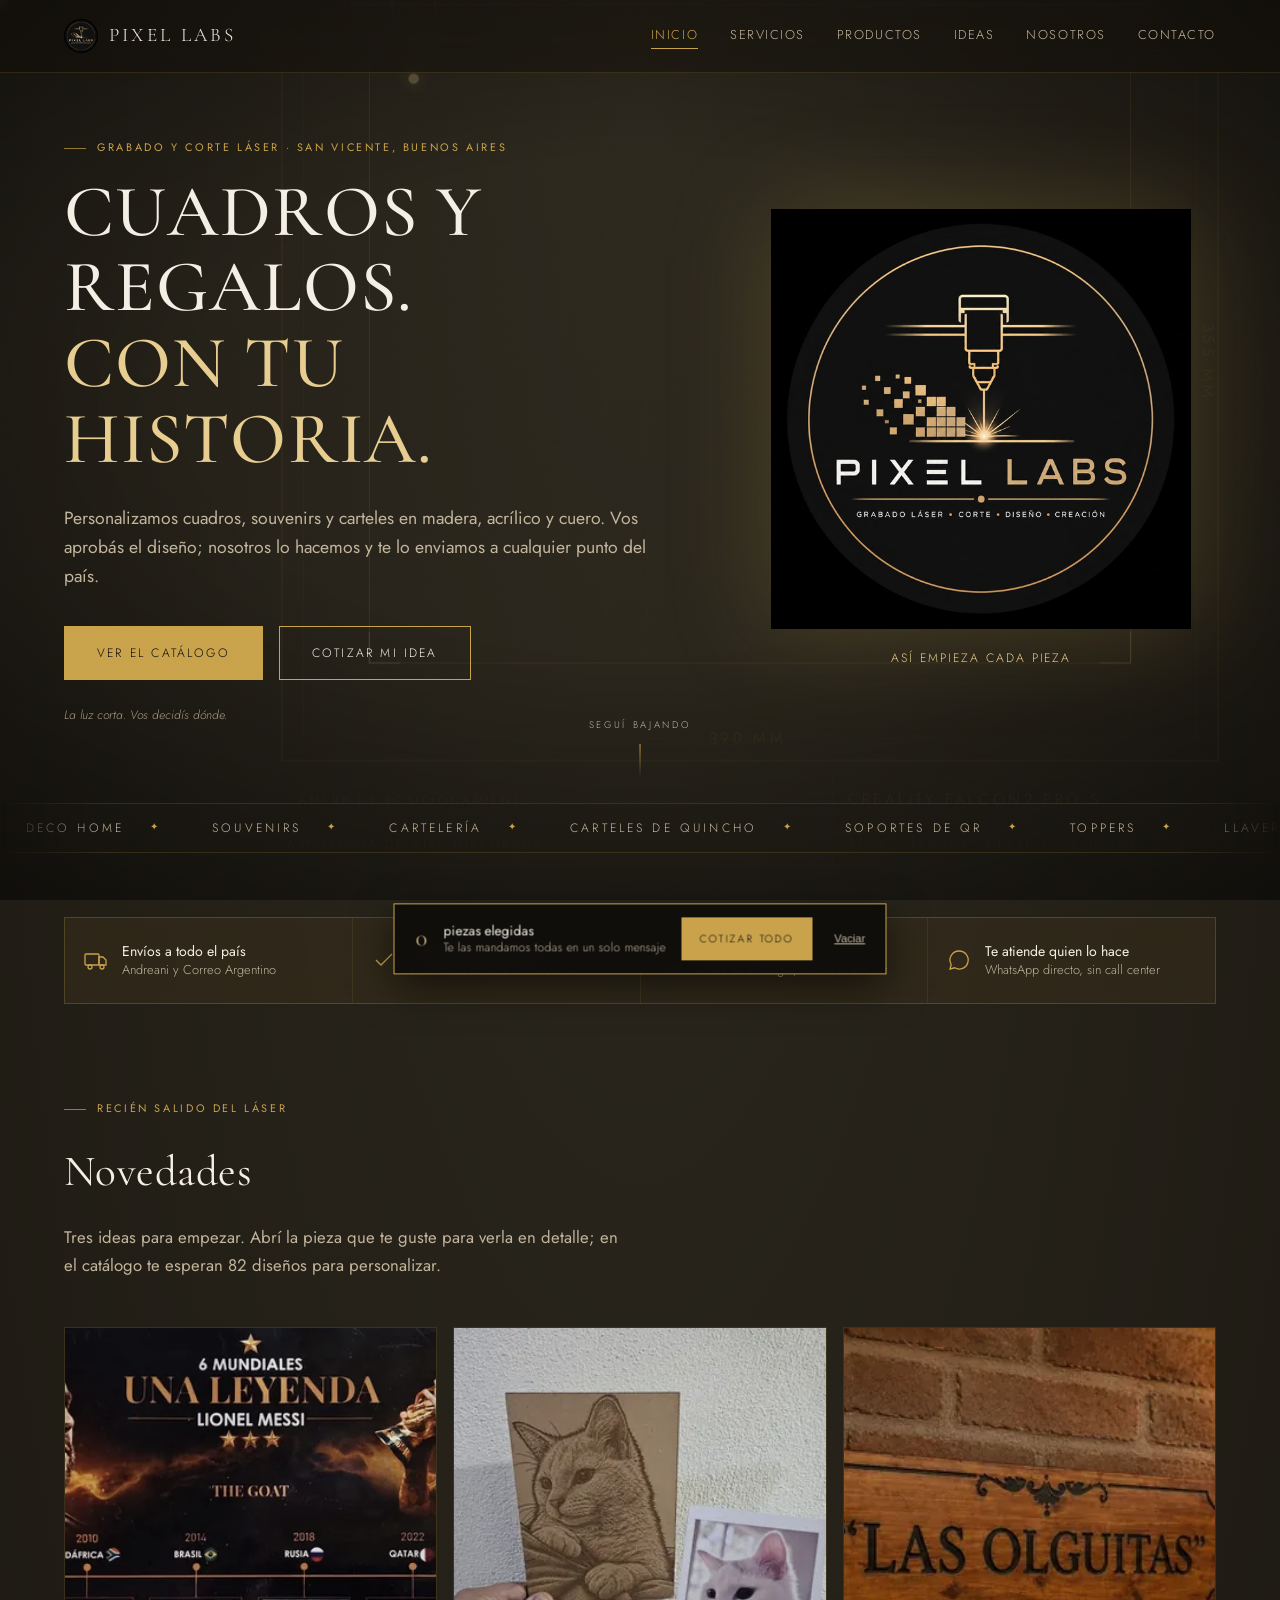
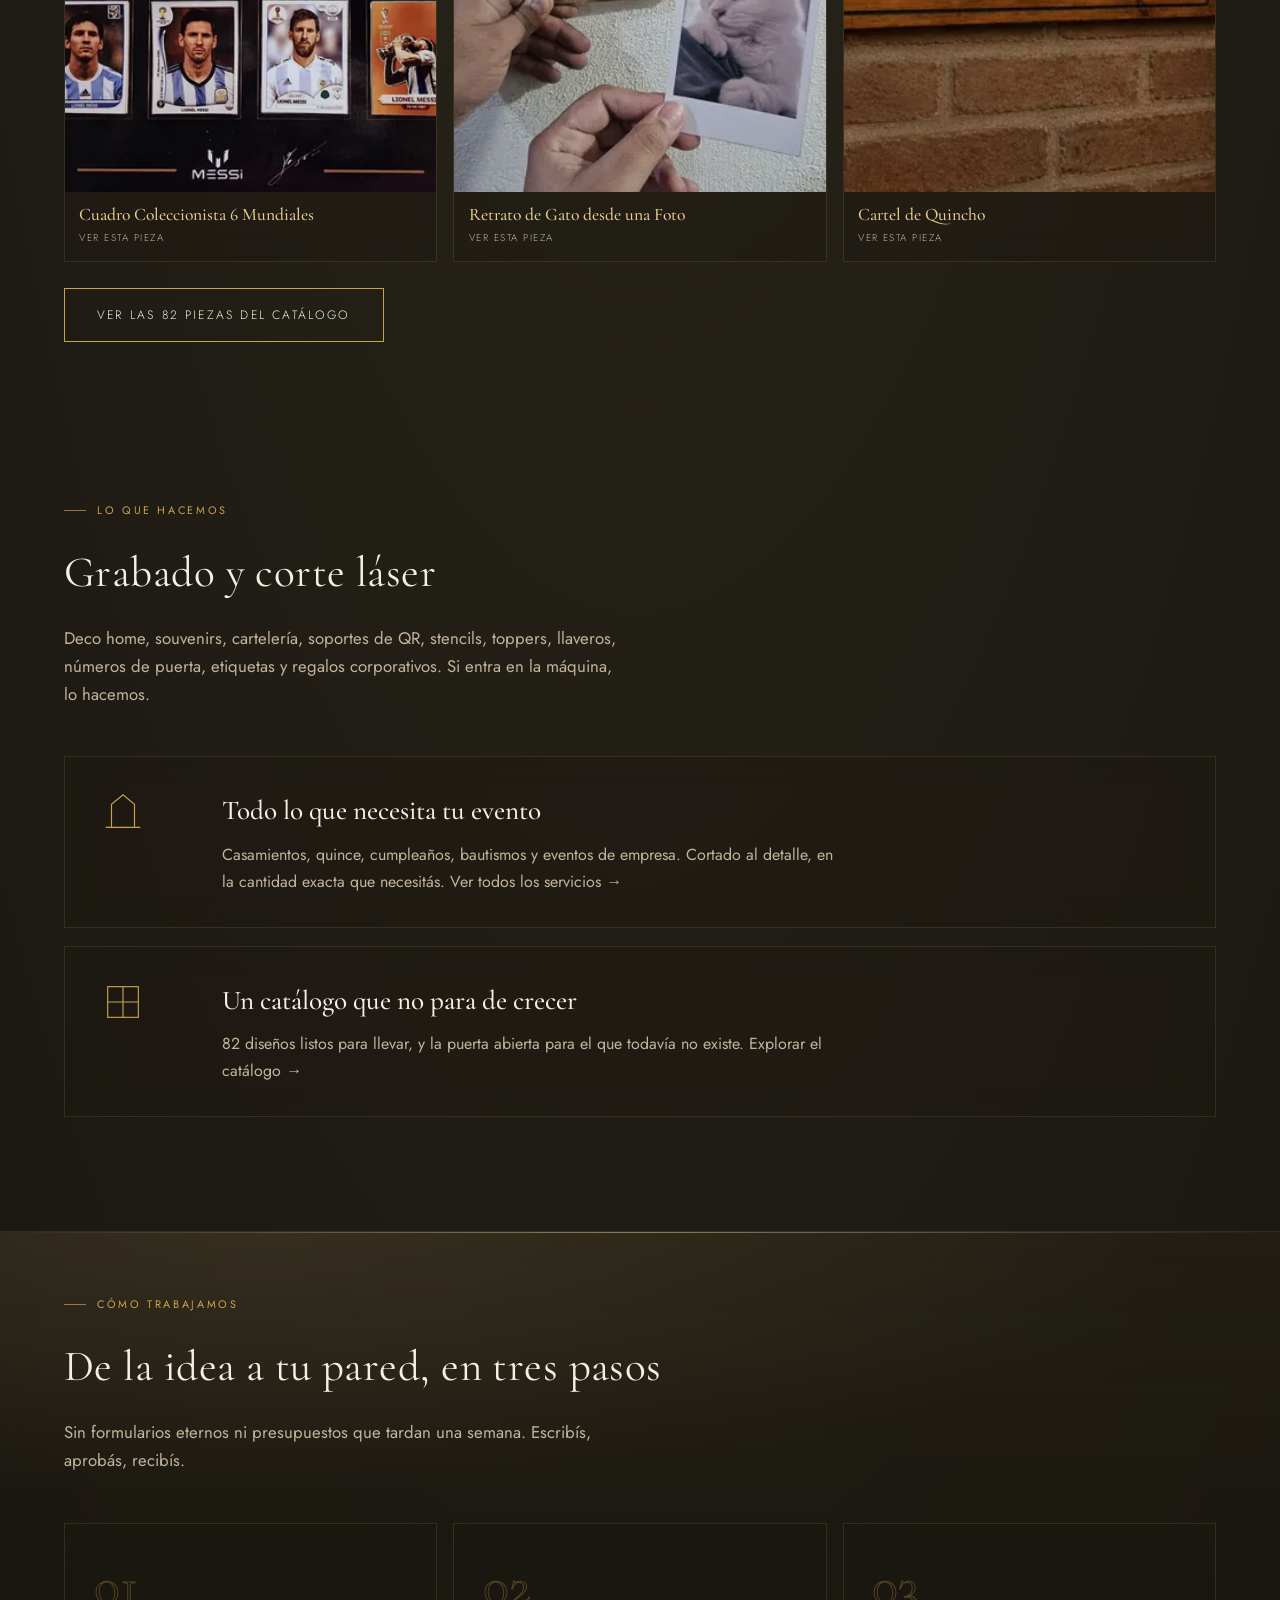
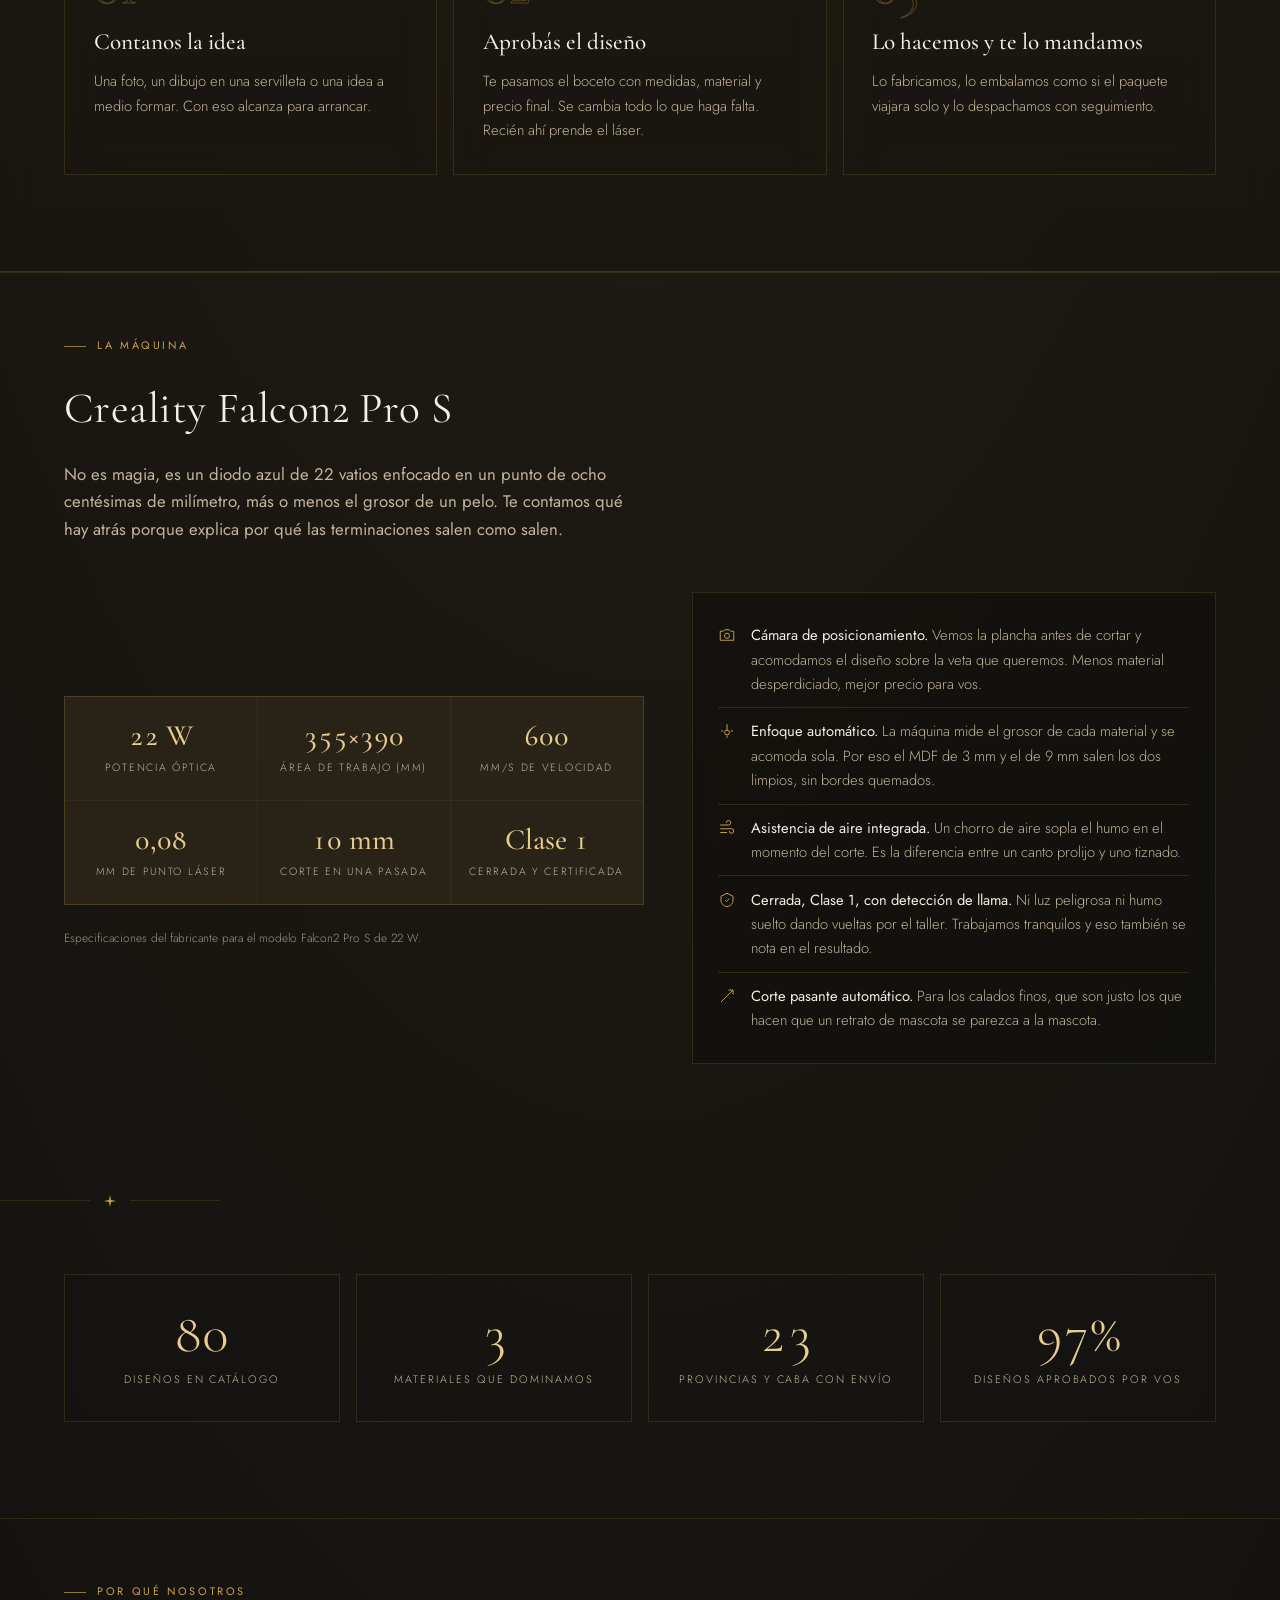
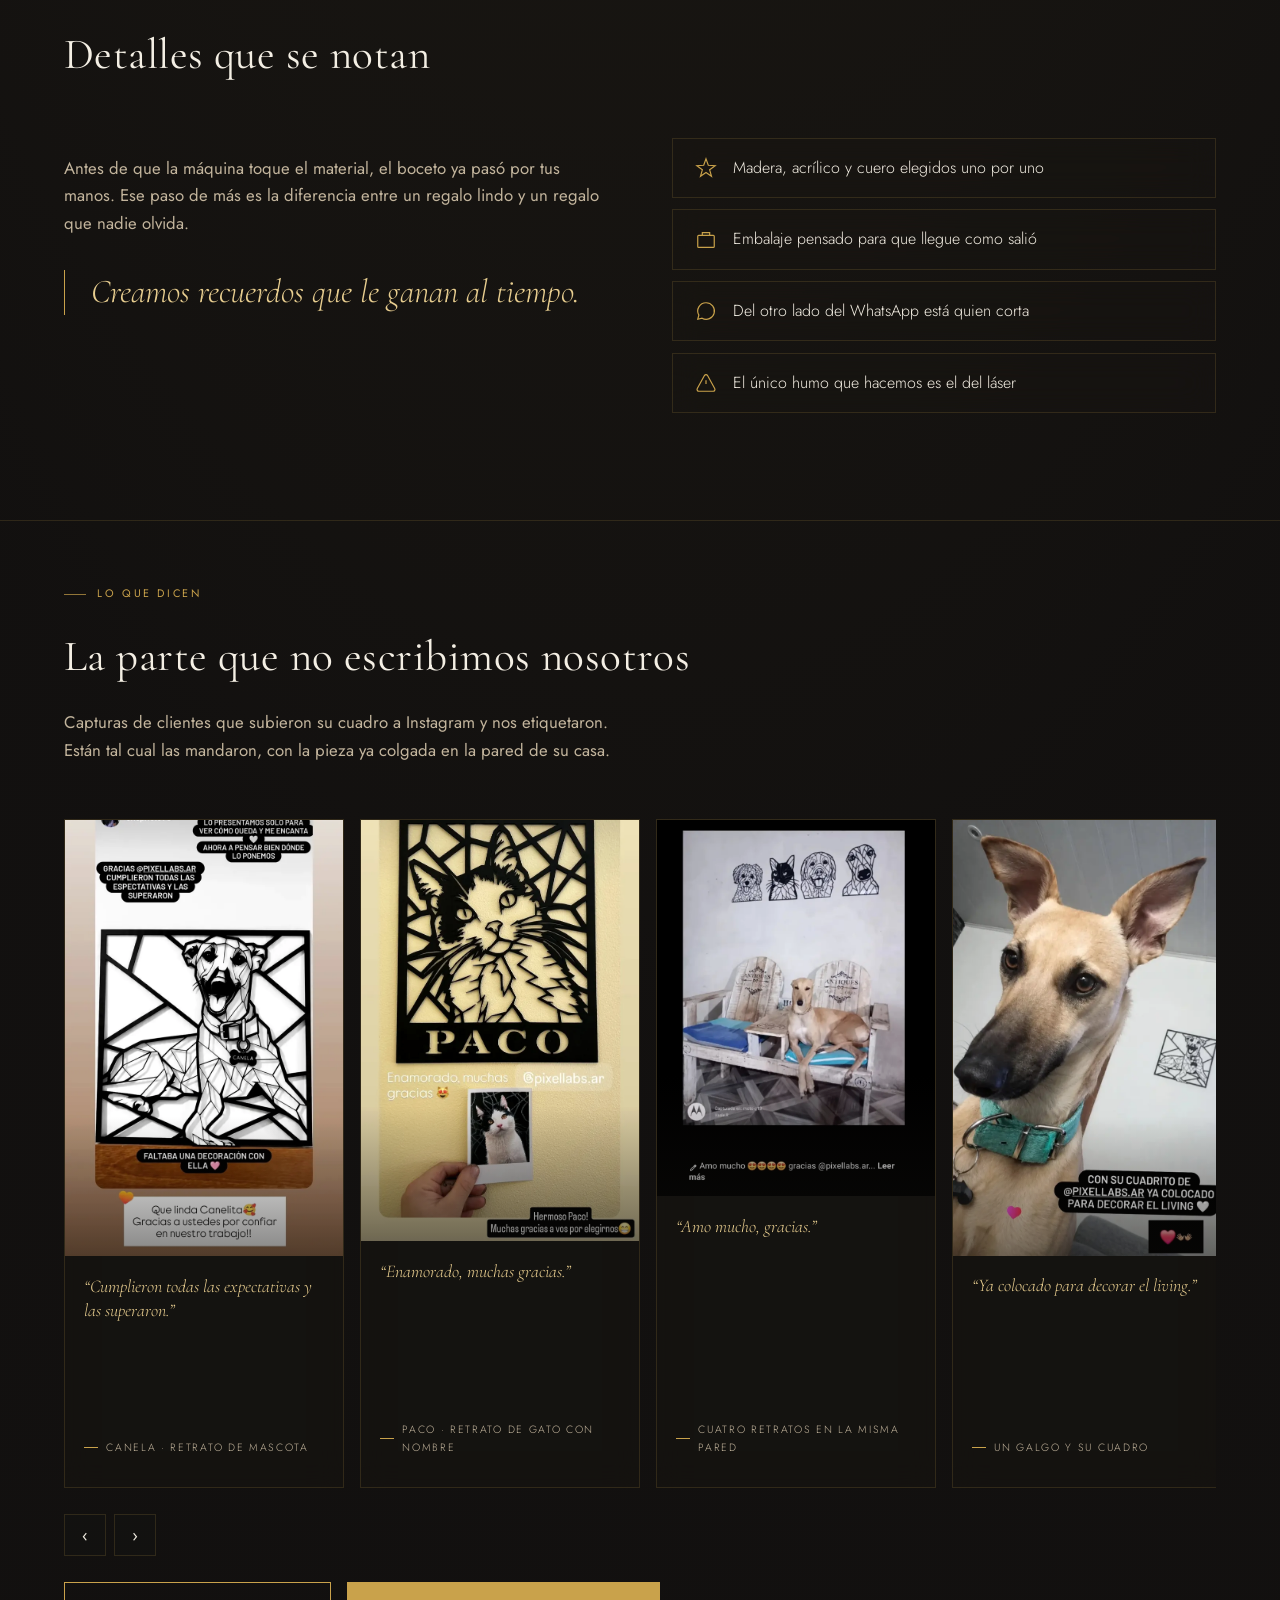
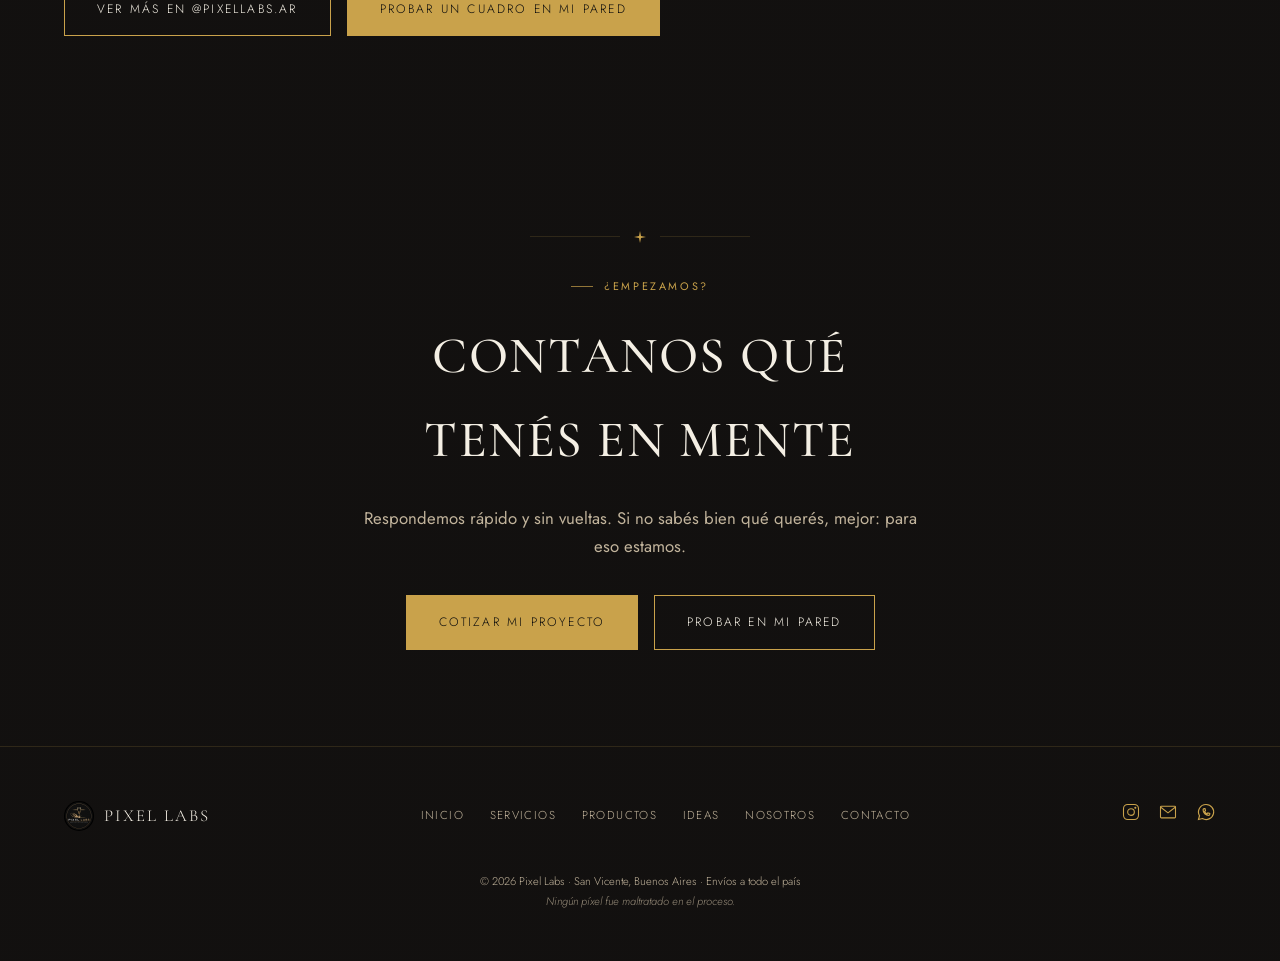
==== commit 24e2e877: "Actualizacion chat" ====
--- a/index.html
+++ b/index.html
@@ -47,7 +47,7 @@
 <link rel="preconnect" href="https://fonts.googleapis.com">
 <link rel="preconnect" href="https://fonts.gstatic.com" crossorigin>
 <link href="https://fonts.googleapis.com/css2?family=Cormorant+Garamond:ital,wght@0,400;0,500;1,500&family=Jost:wght@300;400;500&display=swap" rel="stylesheet">
-<link rel="stylesheet" href="style.css">
+<link rel="stylesheet" href="style.css?v=20260921-1">
 
 <!-- ===================== MEDICIÓN =====================
      Pegá acá tu GA4 y tu Píxel de Meta. El resto ya está cableado:
@@ -228,7 +228,7 @@
     <a href="/nosotros">Nosotros</a>
     <a href="/contacto">Contacto</a>
   </nav>
-  <button type="button" class="nav-toggle" id="navToggle" aria-label="Abrir menú">☰</button>
+  <button type="button" class="nav-toggle" id="navToggle" aria-label="Abrir menú" aria-controls="mainNav" aria-expanded="false">☰</button>
 </header>
 
 <main id="main">
@@ -237,18 +237,19 @@
   <canvas class="hero-canvas" id="heroCanvas" aria-hidden="true"></canvas>
   <div class="hero-content">
     <p class="eyebrow">Grabado y corte láser · San Vicente, Buenos Aires</p>
-    <h1 data-engrave>La luz corta.<span class="accent">Vos decidís dónde.</span></h1>
-    <p class="lede">Cuadros, souvenirs y cartelería en madera, acrílico y cuero. Por el láser cada trabajo pasa una sola vez, así que lo hacemos bien la primera. Envíos a todo el país.</p>
+    <h1 data-engrave>Cuadros y regalos.<span class="accent">Con tu historia.</span></h1>
+    <p class="lede">Personalizamos cuadros, souvenirs y carteles en madera, acrílico y cuero. Vos aprobás el diseño; nosotros lo hacemos y te lo enviamos a cualquier punto del país.</p>
     <div class="hero-actions">
       <a href="/productos" class="btn btn-solid spark-hover">Ver el catálogo</a>
       <a href="https://wa.me/542224642172?text=%C2%A1Hola%20Pixel%20Labs%21%20Tengo%20una%20idea%20y%20quiero%20cotizarla." target="_blank" rel="noopener" class="btn spark-hover">Cotizar mi idea</a>
     </div>
-    <p class="hero-joke">Cortamos por lo sano. Literal, literalmente.</p>
+    <p class="hero-joke">La luz corta. Vos decidís dónde.</p>
   </div>
   <div class="hero-tag">
     <video autoplay muted loop playsinline preload="none" poster="images/logo-hero.png" aria-hidden="true" tabindex="-1">
       <source src="images/logo-hero.mp4" type="video/mp4">
     </video>
+    <p class="hero-tag-caption">Así empieza cada pieza</p>
   </div>
   <div class="hero-scroll" aria-hidden="true">Seguí bajando</div>
 </section>
@@ -286,43 +287,43 @@
   <div class="section-head" data-reveal>
     <p class="eyebrow">Recién salido del láser</p>
     <h2 id="t-novedades" data-engrave>Novedades</h2>
-    <p class="lede">Lo último que hicimos, con la fecha puesta. Todo lo que ves acá ya está
-    en el catálogo, al lado de los otros 79 diseños.</p>
+    <p class="lede">Tres ideas para empezar. Abrí la pieza que te guste para verla en detalle;
+    en el catálogo te esperan 82 diseños para personalizar.</p>
   </div>
   <div class="nov-grid">
     <article class="nov-item" data-reveal="zoom">
-      <a class="nov-link" href="/productos">
+      <a class="nov-link" href="/productos?pieza=cuadro-coleccionista-6-mundiales">
         <span class="nov-foto">
           <span class="nov-sello" data-fecha="2026-09-15" hidden>Nuevo</span>
           <img src="images/thumb/cuadro-coleccionista-6-mundiales.webp" width="560" height="560" decoding="async" alt="Cuadro para coleccionistas con seis espacios para pegar las figuritas de los mundiales 2006 a 2026 — Pixel Labs" loading="lazy">
         </span>
         <span class="nov-pie">
           <span class="nov-n">Cuadro Coleccionista 6 Mundiales</span>
-          <span class="nov-ver">Ver en el catálogo</span>
+          <span class="nov-ver">Ver esta pieza</span>
         </span>
       </a>
     </article>
     <article class="nov-item" data-reveal="zoom" style="--d:110ms">
-      <a class="nov-link" href="/productos">
+      <a class="nov-link" href="/productos?pieza=cuadro-mascota-gato-desde-foto">
         <span class="nov-foto">
           <span class="nov-sello" data-fecha="2026-09-15" hidden>Nuevo</span>
           <img src="images/thumb/cuadro-mascota-gato-desde-foto.webp" width="560" height="560" decoding="async" alt="Retrato de un gato grabado a láser en madera junto a la foto original que se usó de modelo — Pixel Labs" loading="lazy">
         </span>
         <span class="nov-pie">
           <span class="nov-n">Retrato de Gato desde una Foto</span>
-          <span class="nov-ver">Ver en el catálogo</span>
+          <span class="nov-ver">Ver esta pieza</span>
         </span>
       </a>
     </article>
     <article class="nov-item" data-reveal="zoom" style="--d:220ms">
-      <a class="nov-link" href="/productos">
+      <a class="nov-link" href="/productos?pieza=carteleria-quincho-nombre">
         <span class="nov-foto">
           <span class="nov-sello" data-fecha="2026-09-08" hidden>Nuevo</span>
           <img src="images/thumb/carteleria-quincho-nombre.webp" width="560" height="560" decoding="async" alt="Cartel de quincho en madera con el nombre de la familia en corte láser — Pixel Labs" loading="lazy">
         </span>
         <span class="nov-pie">
           <span class="nov-n">Cartel de Quincho</span>
-          <span class="nov-ver">Ver en el catálogo</span>
+          <span class="nov-ver">Ver esta pieza</span>
         </span>
       </a>
     </article>
@@ -438,10 +439,10 @@
 
 <section class="pt-2">
   <div class="stats">
-    <div class="stat" data-reveal><span class="stat-n" data-count="82" data-suffix="">0</span><span class="stat-l">Diseños en catálogo</span></div>
-    <div class="stat" data-reveal style="--d:80ms"><span class="stat-n" data-count="3">0</span><span class="stat-l">Materiales que dominamos</span></div>
-    <div class="stat" data-reveal style="--d:160ms"><span class="stat-n" data-count="24">0</span><span class="stat-l">Provincias y CABA con envío</span></div>
-    <div class="stat" data-reveal style="--d:240ms"><span class="stat-n" data-count="100" data-suffix="%">0</span><span class="stat-l">Diseños aprobados por vos</span></div>
+    <div class="stat" data-reveal><span class="stat-n" data-count="82" data-suffix="">82</span><span class="stat-l">Diseños en catálogo</span></div>
+    <div class="stat" data-reveal style="--d:80ms"><span class="stat-n" data-count="3">3</span><span class="stat-l">Materiales que dominamos</span></div>
+    <div class="stat" data-reveal style="--d:160ms"><span class="stat-n" data-count="24">24</span><span class="stat-l">Provincias y CABA con envío</span></div>
+    <div class="stat" data-reveal style="--d:240ms"><span class="stat-n" data-count="100" data-suffix="%">100%</span><span class="stat-l">Diseños aprobados por vos</span></div>
   </div>
 </section>
 
@@ -567,10 +568,13 @@
       <p class="lb-cat" id="lbCat"></p>
       <h3 class="lb-title" id="lbTitle">Detalle de la pieza</h3>
       <p class="lb-desc" id="lbDesc"></p>
+      <p class="lb-assurance">Boceto aprobado por vos · Envíos a todo el país</p>
       <a class="btn btn-solid spark-hover" id="lbWa" href="#" target="_blank" rel="noopener">Cotizar esta pieza</a>
       <button class="btn spark-hover" type="button" id="lbPick">Agregar a mi selección</button>
       <button class="btn spark-hover" type="button" id="lbTry" hidden>Verla en mi pared</button>
-      <button class="btn spark-hover" type="button" id="lbShare" hidden>Compartir</button>
+      <button class="btn spark-hover" type="button" id="lbShare" hidden>Compartir pieza</button>
+      <input class="lb-link" id="lbLink" type="text" readonly hidden aria-label="Enlace de esta pieza">
+      <p class="lb-status" id="lbStatus" role="status" aria-live="polite"></p>
     </div>
   </div>
 </div>
@@ -612,6 +616,6 @@
   </p>
 </footer>
 
-<script src="script.js"></script>
+<script src="script.js?v=20260921-1"></script>
 </body>
 </html>
--- a/style.css
+++ b/style.css
@@ -10,7 +10,7 @@
   --bg-light: #F3EEE2;
   --bg-light-raised: #EAE2D0;
   --ink: #F4EFE4;
-  --ink-soft: #A79A82;
+  --ink-soft: #C2B49C;
   --ink-on-light: #211B12;
   --ink-on-light-soft: #6B5E48;
   --gold: #C9A24B;
@@ -30,6 +30,10 @@
 }
 
 * { box-sizing: border-box; }
+
+/* hidden debe ganar también a los componentes que declaran display:flex.
+   Evita ofrecer el probador en piezas que no tienen recorte disponible. */
+[hidden] { display: none !important; }
 
 html {
   scroll-behavior: smooth;
@@ -208,7 +212,7 @@
 }
 .brand:hover .brand-mark { transform: rotate(180deg); box-shadow: 0 0 18px var(--gold-dim); }
 
-.main-nav { display: flex; gap: 2.4rem; font-size: 0.74rem; letter-spacing: 0.18em; text-transform: uppercase; }
+.main-nav { display: flex; gap: 2rem; font-size: 0.8rem; letter-spacing: 0.12em; text-transform: uppercase; }
 .main-nav a { position: relative; color: var(--ink-soft); padding-bottom: 4px; transition: color 0.3s; }
 .main-nav a::after {
   content: ''; position: absolute; left: 0; bottom: 0; width: 100%; height: 1px;
@@ -365,22 +369,23 @@
    HERO
    ============================================================= */
 .hero {
-  position: relative; min-height: calc(100vh - var(--header-h));
+  position: relative; min-height: min(730px, calc(100svh - var(--header-h)));
   display: grid; grid-template-columns: 1.15fr 0.85fr; align-items: center; gap: 3rem;
-  padding: 5rem 5% 5rem; max-width: 1300px; margin: 0 auto; overflow: hidden;
+  padding: 4rem 5%; max-width: 1300px; margin: 0 auto; overflow: hidden;
 }
 .hero-canvas { position: absolute; inset: 0; z-index: 0; opacity: 0.4; }
 .hero-content { position: relative; z-index: 2; max-width: 660px; }
 .hero-content h1 {
-  font-size: clamp(2.5rem, 6.4vw, 5rem);
-  letter-spacing: 0.03em; text-transform: uppercase; line-height: 0.98;
+  font-size: clamp(2.7rem, 5.7vw, 4.7rem);
+  letter-spacing: 0.015em; text-transform: uppercase; line-height: 1.04;
 }
 .hero-content h1 .accent { color: var(--gold-light); display: block; }
 .hero-content .lede { margin: 1.6rem 0 2.2rem; font-size: 1.1rem; }
 .hero-actions { display: flex; gap: 1rem; flex-wrap: wrap; }
 .hero-joke { font-size: 0.76rem; color: var(--ink-soft); margin-top: 1.6rem; opacity: 0.85; font-style: italic; }
 
-.hero-tag { position: relative; z-index: 2; display: flex; justify-content: center; }
+.hero-tag { position: relative; z-index: 2; display: flex; flex-direction: column; align-items: center; justify-content: center; gap: 1.2rem; }
+.hero-tag-caption { color: var(--gold-light); font-size: 0.76rem; letter-spacing: 0.16em; text-transform: uppercase; margin: 0; }
 .hero-tag img, .hero-tag video {
   width: 100%; height: auto; max-width: 420px;
   filter: drop-shadow(0 0 50px rgba(201,162,75,0.22));
@@ -417,8 +422,8 @@
 
 @media (max-width: 900px) {
   .hero { grid-template-columns: 1fr; padding-top: 3rem; min-height: auto; }
-  .hero-tag { order: -1; margin-bottom: 1rem; }
-  .hero-tag img, .hero-tag video { max-width: 210px; }
+  .hero-tag { margin: 1rem 0 0; }
+  .hero-tag img, .hero-tag video { max-width: 320px; }
   .hero-scroll { display: none; }
 }
 @media (max-width: 560px) {
@@ -545,10 +550,10 @@
 .cat-tabs button:hover, .cat-tabs button.active { color: var(--gold); }
 .cat-tabs button:hover::after, .cat-tabs button.active::after { transform: scaleX(1); }
 
-.gallery-grid { display: grid; grid-template-columns: repeat(5, 1fr); gap: 1rem; perspective: 1100px; }
+.gallery-grid { display: grid; grid-template-columns: repeat(4, minmax(0, 1fr)); gap: 1.2rem; perspective: 1100px; }
 
 .gallery-item {
-  position: relative; aspect-ratio: 3 / 4; overflow: hidden;
+  position: relative; display: flex; flex-direction: column; min-width: 0; overflow: hidden;
   background: rgba(28, 25, 20, 0.30);
   backdrop-filter: blur(14px) saturate(125%);
   -webkit-backdrop-filter: blur(14px) saturate(125%);
@@ -560,10 +565,21 @@
 .gallery-item:hover { border-color: var(--gold-dim); box-shadow: 0 18px 44px rgba(0,0,0,0.5); }
 .gallery-item img {
   width: 100%; height: 100%; object-fit: contain; display: block; padding: 0.6rem;
-  filter: grayscale(18%) brightness(0.92);
+  filter: none;
   transition: transform 0.7s var(--ease), filter 0.7s ease;
 }
-.gallery-item:hover img { transform: scale(1.06) translateZ(30px); filter: grayscale(0%) brightness(1); }
+.gallery-item:hover img { transform: scale(1.025); }
+.gallery-open {
+  position: relative; display: block; width: 100%; aspect-ratio: 3 / 4;
+  padding: 0; border: 0; color: var(--ink); background: rgba(13,12,10,0.25);
+  overflow: hidden; cursor: pointer; flex-shrink: 0; font-family: inherit;
+}
+.gallery-open-label {
+  position: absolute; bottom: 0.7rem; right: 0.7rem; padding: 0.3rem 0.55rem;
+  background: rgba(13,12,10,0.88); color: var(--ink); border: 1px solid var(--line);
+  font-size: 0.7rem; letter-spacing: 0.04em;
+}
+.gallery-open:focus-visible { outline: 2px solid var(--gold-light); outline-offset: -4px; }
 /* brillo que sigue al puntero */
 .gallery-item::before {
   content: ''; position: absolute; inset: 0; z-index: 2; pointer-events: none;
@@ -573,24 +589,23 @@
 .gallery-item:hover::before { opacity: 1; }
 
 .gallery-overlay {
-  position: absolute; inset: 0; z-index: 3;
-  display: flex; flex-direction: column; justify-content: flex-end; padding: 1.1rem;
-  background: linear-gradient(to top, rgba(10,9,8,0.94), rgba(10,9,8,0.35) 45%, transparent 70%);
-  opacity: 0; transform: translateY(8px);
-  transition: opacity 0.4s var(--ease), transform 0.4s var(--ease);
+  position: relative; z-index: 3; flex: 1;
+  display: flex; flex-direction: column; align-items: flex-start; padding: 1rem;
+  background: rgba(17,15,12,0.78); border-top: 1px solid var(--line);
+  opacity: 1; transform: none;
 }
 .gallery-item:hover .gallery-overlay, .gallery-item:focus-within .gallery-overlay { opacity: 1; transform: none; }
-.gallery-overlay h3, .gallery-overlay h4 { font-family: var(--font-display); color: var(--gold-light); font-size: 1.15rem; margin: 0 0 0.35rem; font-weight: 500; }
+.gallery-overlay h3, .gallery-overlay h4 { font-family: var(--font-display); color: var(--ink); font-size: 1.25rem; line-height: 1.3; margin: 0 0 0.7rem; font-weight: 500; }
 .gallery-overlay a {
-  font-size: 0.66rem; letter-spacing: 0.14em; text-transform: uppercase; color: var(--ink);
-  border-bottom: 1px solid var(--gold); width: fit-content; padding-bottom: 2px; transition: color 0.3s;
+  font-size: 0.72rem; letter-spacing: 0.1em; text-transform: uppercase; color: var(--gold-light);
+  border-bottom: 1px solid var(--gold); min-height: 40px; display: inline-flex; align-items: center;
+  width: fit-content; padding: 0.25rem 0; margin-top: auto; transition: color 0.3s;
 }
 .gallery-overlay a:hover { color: var(--gold-light); }
 
 /* en touch el overlay se ve siempre: sin hover no hay descubrimiento */
 @media (hover: none) {
-  .gallery-overlay { opacity: 1; transform: none; background: linear-gradient(to top, rgba(10,9,8,0.92), transparent 55%); }
-  .gallery-overlay h3, .gallery-overlay h4 { font-size: 0.9rem; }
+  .gallery-overlay { opacity: 1; transform: none; }
   .gallery-item { transform: none !important; }
 
   /* Con el dedo hace falta blanco de 44 px: el enlace medía 20 y se fallaba
@@ -598,7 +613,7 @@
      diseño no cambia. El margen negativo compensa para que no se corra. */
   .gallery-overlay a {
     min-height: 44px; display: inline-flex; align-items: center;
-    padding: 0 2px 2px; margin-bottom: -6px;
+    padding: 0.25rem 0;
   }
 
   /* (el botón + se agranda más abajo, junto a su definición) */
@@ -1043,7 +1058,7 @@
 }
 .blueprint svg {
   width: min(122vw, 1500px); height: auto; max-height: 128vh;
-  opacity: 0.72;
+   opacity: 0.3;
   will-change: transform;
 }
 .bp-line   { fill: none; stroke: var(--gold); stroke-width: 1.1; opacity: 0.30; }
@@ -1232,10 +1247,10 @@
    ============================================================= */
 .pick {
   position: absolute; top: 0.55rem; right: 0.55rem; z-index: 4;
-  width: 32px; height: 32px; border: 1px solid var(--line);
+   width: 44px; height: 44px; border: 1px solid var(--gold-dim);
   background: rgba(10,9,8,0.7); color: var(--ink-soft);
   cursor: pointer; display: grid; place-items: center; font-size: 0.95rem; line-height: 1;
-  opacity: 0; transition: opacity 0.3s, border-color 0.3s, color 0.3s, background 0.3s;
+   opacity: 1; transition: opacity 0.3s, border-color 0.3s, color 0.3s, background 0.3s;
 }
 .gallery-item:hover .pick, .gallery-item:focus-within .pick, .pick.on { opacity: 1; }
 .pick:hover { border-color: var(--gold); color: var(--gold); }
@@ -1270,7 +1285,7 @@
   .tray.on { transform: translateY(0); }
   .tray-t b { font-size: 0.78rem; }
   .tray-t span { display: none; }
-  .fab { bottom: 90px; }
+  body.has-selection .fab { bottom: 100px; }
 }
 
 /* =============================================================
@@ -1633,7 +1648,7 @@
 
 /* Barra pegada arriba: deja cambiar de categoría sin volver al principio */
 .cat-barra {
-  position: sticky; top: 0; z-index: 30;
+  position: sticky; top: 56px; z-index: 30;
   display: flex; align-items: center; gap: 0.6rem;
   background: rgba(13, 13, 13, 0.94);
   backdrop-filter: blur(10px); -webkit-backdrop-filter: blur(10px);
@@ -1746,3 +1761,63 @@
   font-size: 0.8rem; line-height: 1.5; color: var(--ink-soft);
 }
 .tryon-partes b { color: var(--ink); font-weight: 500; }
+
+/* Lectura y navegación. El bloque .tryon-precio conserva su presentación. */
+.lede, .service-row p, .lb-desc { font-weight: 400; }
+.page-catalog .page-hero { padding-top: 3rem; padding-bottom: 1.5rem; }
+.cat-tabs { overflow-x: auto; scrollbar-width: thin; }
+.cat-tabs button { min-height: 44px; flex-shrink: 0; }
+.gallery-overlay a:focus-visible, .pick:focus-visible, .cat-card:focus-visible,
+.tryon-thumb:focus-visible, .tryon-size:focus-visible, .main-nav a:focus-visible {
+  outline: 2px solid var(--gold-light); outline-offset: 3px;
+}
+.catalog-help {
+  display: grid; grid-template-columns: 1fr 1.1fr; gap: 1.2rem 3rem;
+  background: rgba(22,20,16,0.65); border-block: 1px solid var(--line);
+  margin: 1rem auto 0; padding: 2rem 5%;
+}
+.catalog-help h2 { font-size: clamp(1.6rem, 3vw, 2.1rem); line-height: 1.2; margin-top: 0.6rem; }
+.catalog-help ul { list-style: none; margin: 0; padding: 0; color: var(--ink-soft); font-size: 0.92rem; }
+.catalog-help li + li { margin-top: 0.45rem; }
+.catalog-help strong { font-weight: 500; color: var(--ink); }
+.catalog-help .text-link { grid-column: 1 / -1; justify-self: start; }
+.text-link { color: var(--gold-light); text-decoration: underline; text-underline-offset: 4px; }
+.tryon-current { color: var(--ink); font-family: var(--font-display); font-size: 1.4rem; line-height: 1.3; margin: -0.2rem 0 1rem; }
+.lb-inner { overflow-y: auto; }
+.lb-assurance { color: var(--gold-light); font-size: 0.8rem; line-height: 1.5; margin: -0.7rem 0 1.2rem; }
+.lb-status { margin: 0; color: var(--gold-light); font-size: 0.85rem; line-height: 1.45; }
+.lb-status:not(:empty) { margin-top: 0.4rem; }
+.lb-link { width: 100%; padding: 0.75rem; font: inherit; font-size: 0.82rem; color: var(--ink); background: var(--bg); border: 1px solid var(--gold); }
+.field-help { font-size: 0.82rem; line-height: 1.5; color: var(--ink-soft); margin: 0.45rem 0 0; }
+.site-header.menu-open { backdrop-filter: none; -webkit-backdrop-filter: none; }
+
+@media (max-width: 900px) {
+  .hero { gap: 1rem; padding: 2.5rem 5% 2rem; }
+  .hero-content h1 { font-size: clamp(2.5rem, 8vw, 4rem); }
+  .hero-content .lede { font-size: 1rem; margin: 1.2rem 0 1.5rem; }
+  .main-nav { min-height: 100dvh; }
+  .nav-toggle { min-width: 44px; min-height: 44px; }
+  .cat-barra { top: 66px; }
+  .catalog-help { grid-template-columns: 1fr; gap: 1rem; }
+}
+@media (max-width: 560px) {
+  .page-hero { padding-top: 2.5rem; }
+  .page-catalog .page-hero { padding-top: 2rem; }
+  .hero-tag video { max-width: 280px; }
+  .hero-tag-caption { font-size: 0.7rem; }
+  .gallery-overlay { padding: 0.75rem; }
+  .gallery-overlay h3 { font-size: 1.1rem; }
+  .gallery-overlay a { min-height: 44px; font-size: 0.67rem; letter-spacing: 0.06em; }
+  .gallery-open-label { font-size: 0.65rem; right: 0.5rem; bottom: 0.5rem; }
+  .lb-inner { max-height: 90dvh; padding: 1rem; }
+  .lightbox { padding: 3.2rem 0.8rem 1rem; }
+  .lb-nav { top: 27%; background: rgba(13,12,10,0.9); }
+  .lb-prev { left: 0.25rem; } .lb-next { right: 0.25rem; }
+  .lb-side .btn { padding: 0.85rem 0.6rem; min-height: 44px; font-size: 0.7rem; }
+  .tryon-thumbs { gap: 5px; }
+  .tryon-thumb, .tryon-size { min-height: 44px; }
+  .tray { bottom: max(10px, env(safe-area-inset-bottom)); }
+  .tray .btn { padding-inline: 0.65rem; letter-spacing: 0.04em; }
+  .tray-clear { min-height: 44px; }
+  body.has-selection { padding-bottom: 96px; }
+}
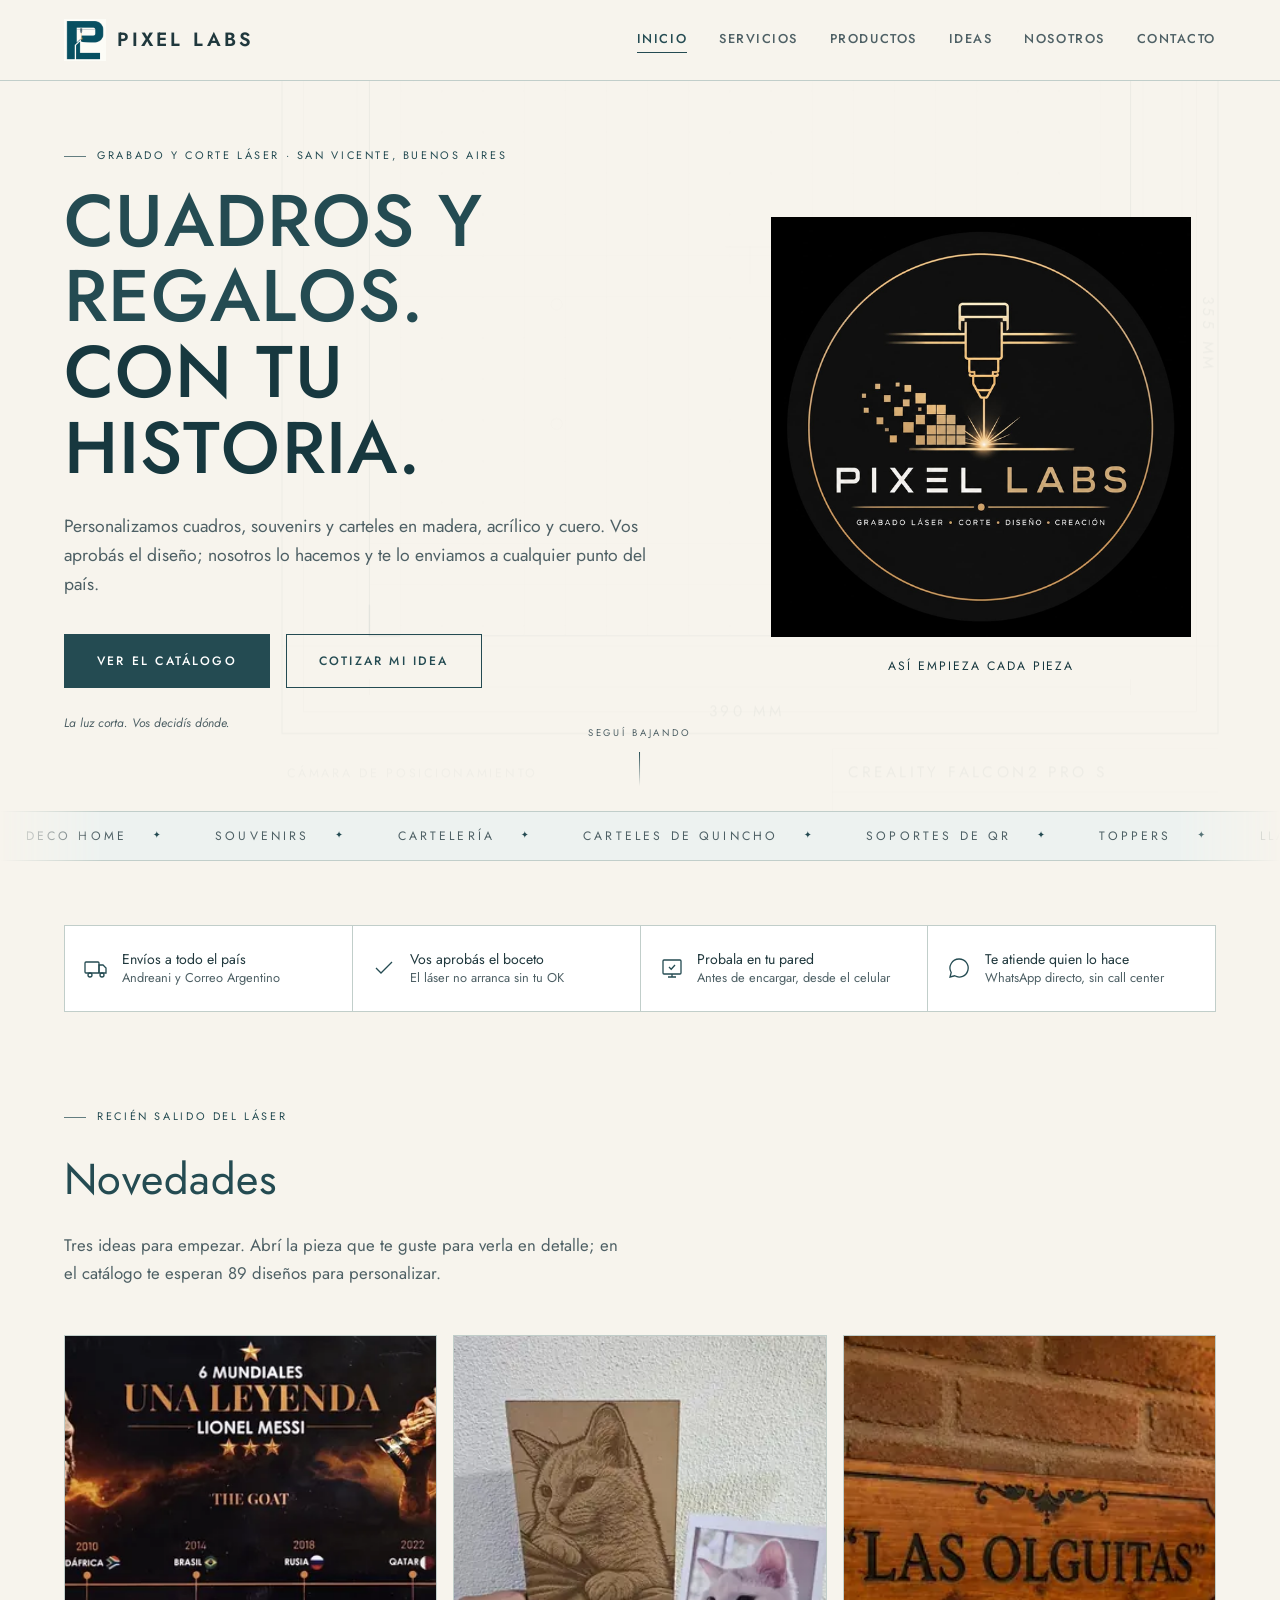
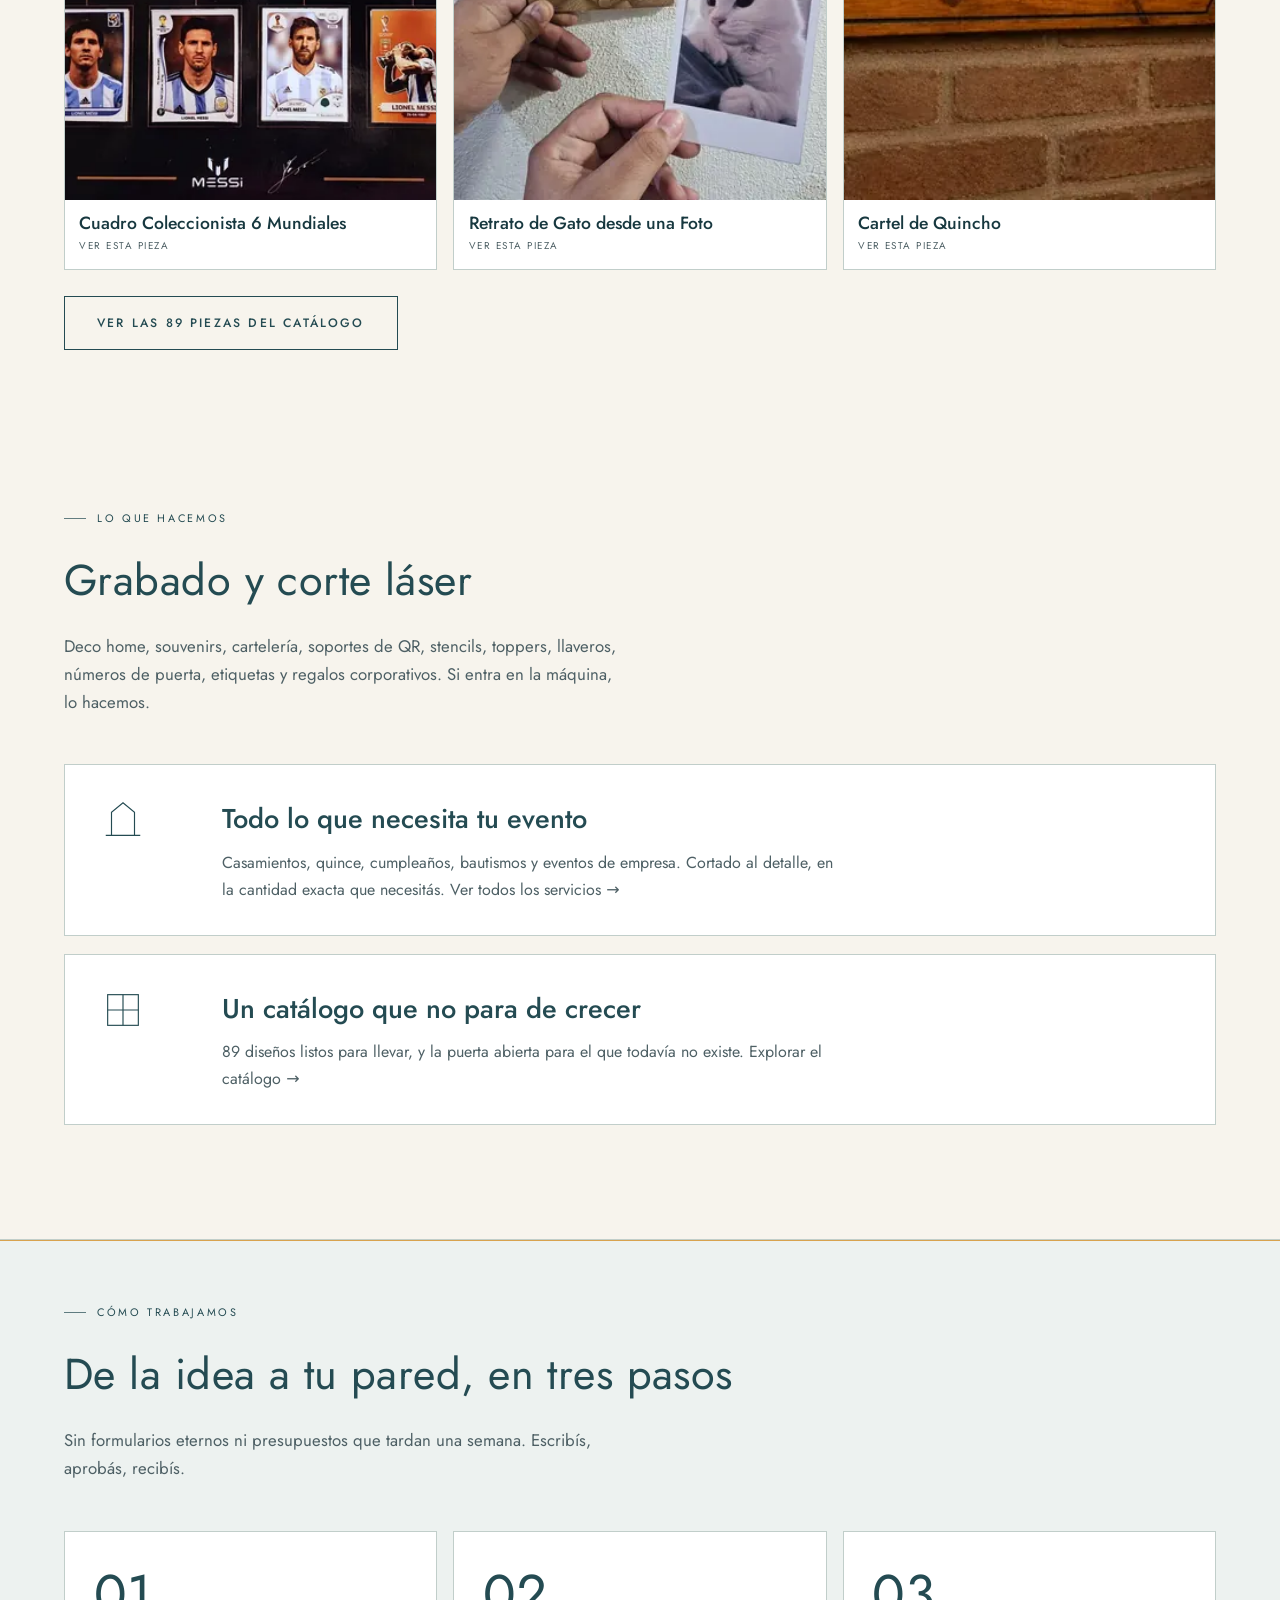
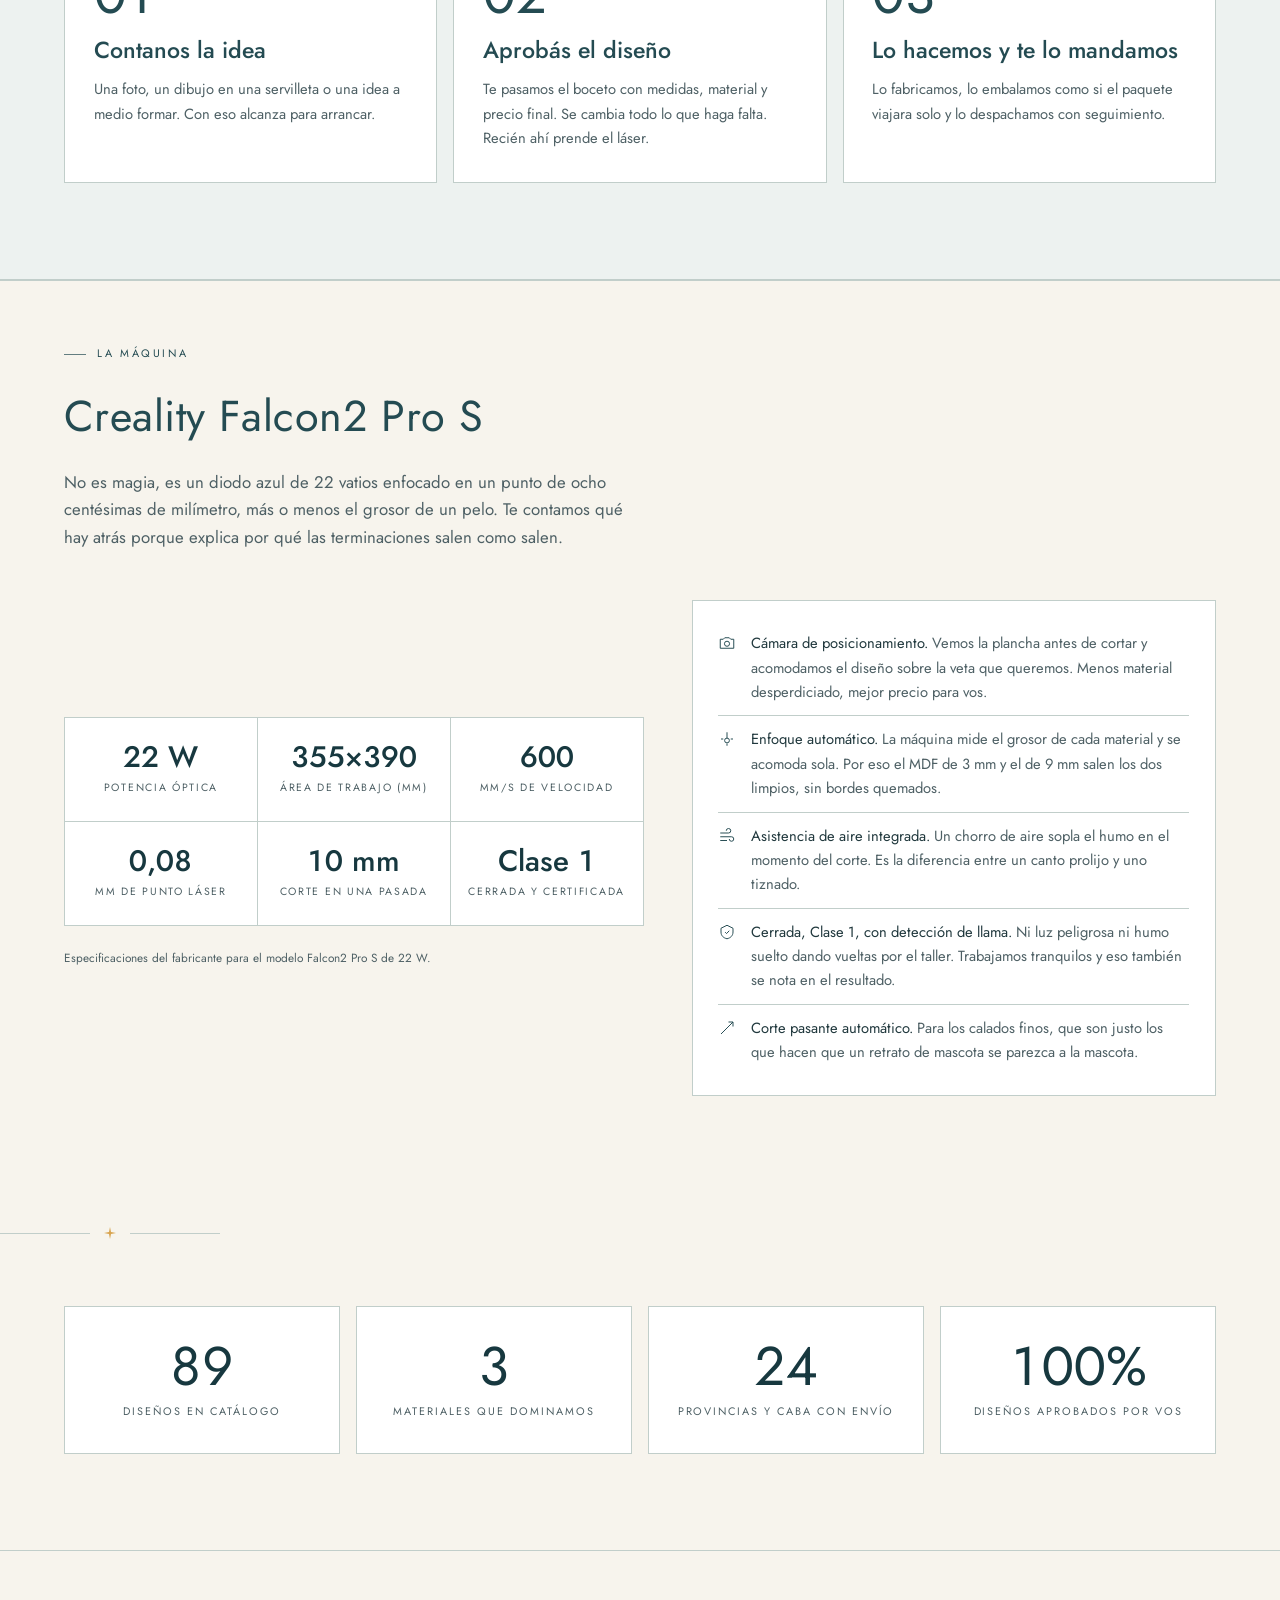
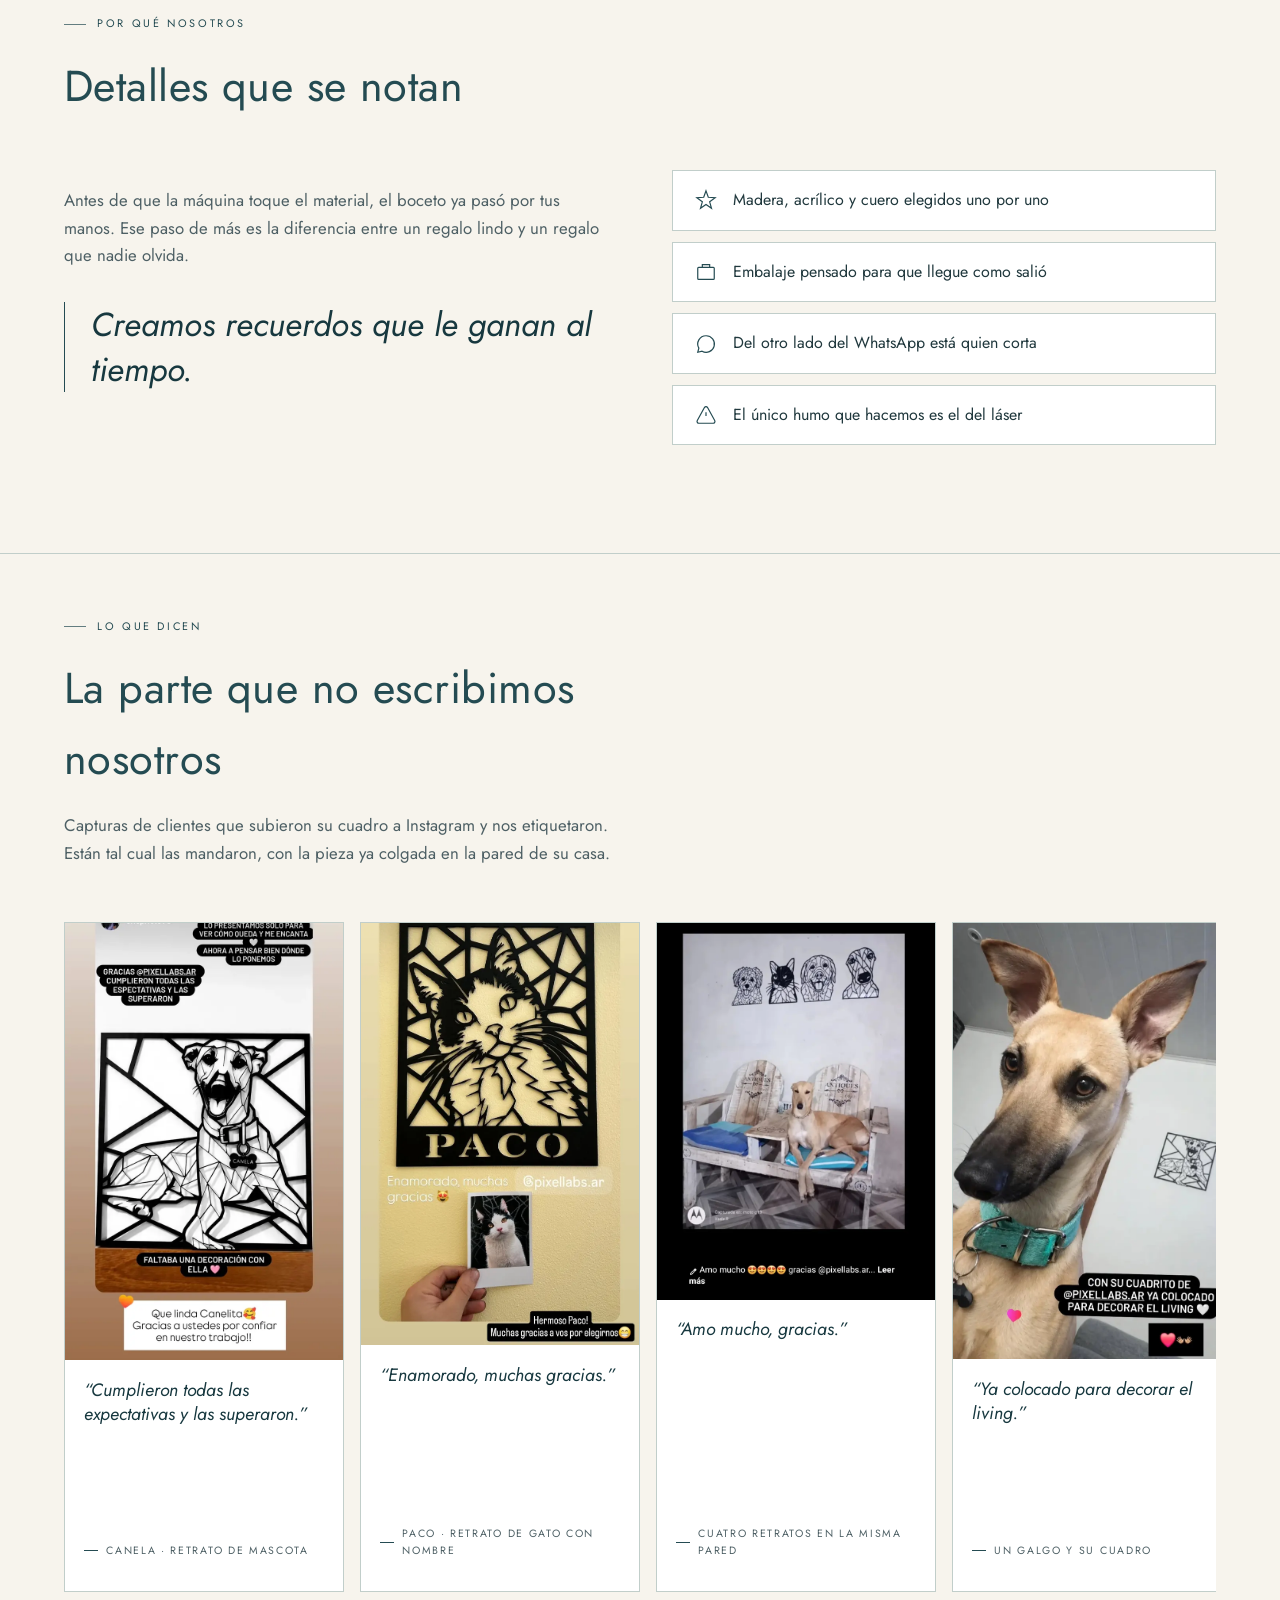
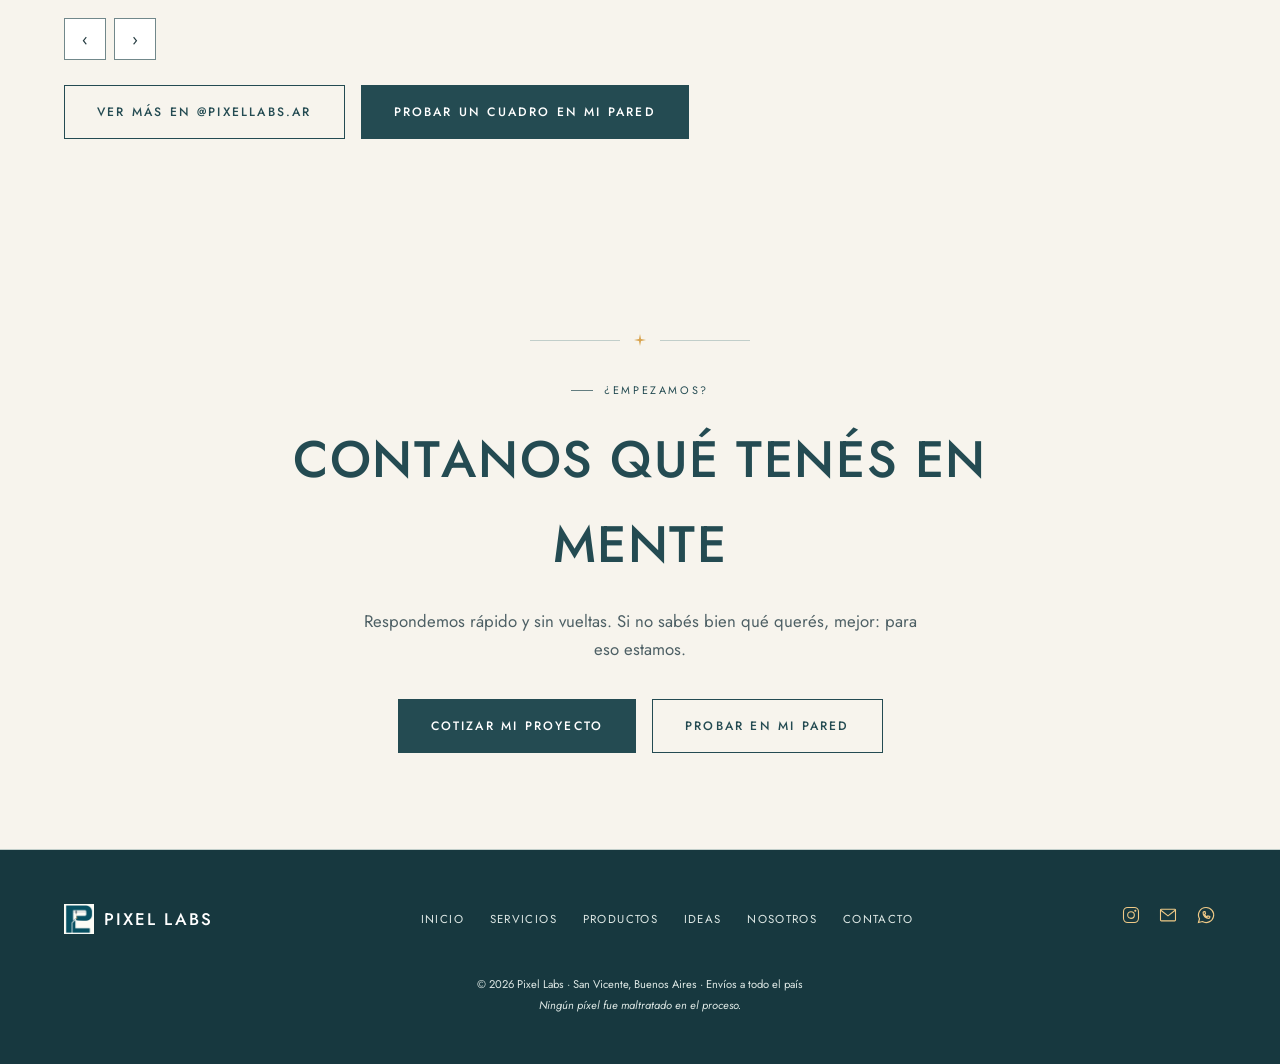
==== commit d075b2f3: "Act. deco" ====
--- a/index.html
+++ b/index.html
@@ -15,7 +15,7 @@
 <title>Cuadros y Regalos Personalizados en Corte Láser | Pixel Labs</title>
 <meta name="description" content="Cuadros calados, retratos de tu mascota y souvenirs en madera y acrílico. Probá cómo queda en tu pared antes de encargarlo. Envíos a todo el país.">
 <meta name="keywords" content="cuadros personalizados, retrato de mascota en madera, regalos personalizados Argentina, souvenirs 15 años, corte láser San Vicente, decoración de pared, regalos corporativos con logo">
-<meta name="theme-color" content="#0D0D0D">
+<meta name="theme-color" content="#F7F4ED">
 <!-- ===== DOMINIO =====
      Estas URLs apuntan a https://www.pixellabs.com.ar
      ORDEN IMPORTANTE al publicar:
@@ -27,9 +27,9 @@
        https://www.pixellabs.com.ar  ->  https://pixel-labs-web.rodrigo-s-diaz09.workers.dev -->
 <link rel="canonical" href="https://www.pixellabs.com.ar/">
 <meta property="og:url" content="https://www.pixellabs.com.ar/">
-<link rel="icon" type="image/png" sizes="512x512" href="favicon-512.png">
-<link rel="icon" type="image/png" sizes="32x32" href="favicon-32.png">
-<link rel="apple-touch-icon" href="apple-touch-icon.png">
+<link rel="icon" type="image/png" sizes="512x512" href="favicon-512-petroleo.png">
+<link rel="icon" type="image/png" sizes="32x32" href="favicon-32-petroleo.png">
+<link rel="apple-touch-icon" href="apple-touch-icon-petroleo.png">
 <meta property="og:title" content="Cuadros y Regalos Personalizados en Corte Láser | Pixel Labs">
 <meta property="og:description" content="Cuadros calados, retratos de tu mascota y souvenirs en madera y acrílico. Probá cómo queda en tu pared antes de encargarlo. Envíos a todo el país.">
 <meta property="og:type" content="website">
@@ -48,6 +48,7 @@
 <link rel="preconnect" href="https://fonts.gstatic.com" crossorigin>
 <link href="https://fonts.googleapis.com/css2?family=Cormorant+Garamond:ital,wght@0,400;0,500;1,500&family=Jost:wght@300;400;500&display=swap" rel="stylesheet">
 <link rel="stylesheet" href="style.css?v=20260921-1">
+<link rel="stylesheet" href="theme-petroleo.css?v=20260922-1">
 
 <!-- ===================== MEDICIÓN =====================
      Pegá acá tu GA4 y tu Píxel de Meta. El resto ya está cableado:
@@ -217,7 +218,7 @@
 
 <header class="site-header">
   <a class="brand" href="/">
-    <img class="brand-mark" src="images/logo-header.png" alt="Pixel Labs — grabado y corte láser" width="40" height="40">
+    <img class="brand-mark" src="images/logo-monograma-2026.png" alt="Pixel Labs — grabado y corte láser" width="40" height="40">
     PIXEL LABS
   </a>
   <nav class="main-nav" id="mainNav">
@@ -288,7 +289,7 @@
     <p class="eyebrow">Recién salido del láser</p>
     <h2 id="t-novedades" data-engrave>Novedades</h2>
     <p class="lede">Tres ideas para empezar. Abrí la pieza que te guste para verla en detalle;
-    en el catálogo te esperan 82 diseños para personalizar.</p>
+    en el catálogo te esperan 89 diseños para personalizar.</p>
   </div>
   <div class="nov-grid">
     <article class="nov-item" data-reveal="zoom">
@@ -329,7 +330,7 @@
     </article>
   </div>
   <div class="mt-16" data-reveal>
-    <a href="/productos" class="btn spark-hover">Ver las 82 piezas del catálogo</a>
+    <a href="/productos" class="btn spark-hover">Ver las 89 piezas del catálogo</a>
   </div>
 </section>
 
@@ -352,7 +353,7 @@
     <svg class="service-icon" viewBox="0 0 48 48" fill="none" aria-hidden="true"><rect x="8" y="8" width="32" height="32" stroke="currentColor" stroke-width="1.2"/><path d="M8 24 H40 M24 8 V40" stroke="currentColor" stroke-width="1.2"/></svg>
     <div>
       <h3>Un catálogo que no para de crecer</h3>
-      <p>82 diseños listos para llevar, y la puerta abierta para el que todavía no existe. <a href="/productos">Explorar el catálogo →</a></p>
+      <p>89 diseños listos para llevar, y la puerta abierta para el que todavía no existe. <a href="/productos">Explorar el catálogo →</a></p>
     </div>
   </div>
 </section>
@@ -439,7 +440,7 @@
 
 <section class="pt-2">
   <div class="stats">
-    <div class="stat" data-reveal><span class="stat-n" data-count="82" data-suffix="">82</span><span class="stat-l">Diseños en catálogo</span></div>
+    <div class="stat" data-reveal><span class="stat-n" data-count="89" data-suffix="">89</span><span class="stat-l">Diseños en catálogo</span></div>
     <div class="stat" data-reveal style="--d:80ms"><span class="stat-n" data-count="3">3</span><span class="stat-l">Materiales que dominamos</span></div>
     <div class="stat" data-reveal style="--d:160ms"><span class="stat-n" data-count="24">24</span><span class="stat-l">Provincias y CABA con envío</span></div>
     <div class="stat" data-reveal style="--d:240ms"><span class="stat-n" data-count="100" data-suffix="%">100%</span><span class="stat-l">Diseños aprobados por vos</span></div>
@@ -594,7 +595,7 @@
 
 <footer class="site-footer">
   <div class="footer-brand">
-    <img src="images/logo-header.png" alt="" width="30" height="30">
+    <img src="images/logo-monograma-2026.png" alt="" width="30" height="30">
     <span>Pixel Labs</span>
   </div>
   <div class="footer-links">
@@ -616,6 +617,6 @@
   </p>
 </footer>
 
-<script src="script.js?v=20260921-1"></script>
+<script src="script.js?v=20260923-deco"></script>
 </body>
 </html>
--- a/theme-petroleo.css
+++ b/theme-petroleo.css
@@ -0,0 +1,169 @@
+/* PixelLabs — paleta del monograma PL.
+   Cargar DESPUÉS de style.css. Los alias --gold conservan compatibilidad
+   con el catálogo y el probador; el ámbar se reserva para acentos. */
+:root {
+  color-scheme: light;
+  --bg: #F7F4ED;
+  --bg-raised: #FFFFFF;
+  --bg-light: #EDF2F0;
+  --bg-light-raised: #E4ECE9;
+  --ink: #20383D;
+  --ink-soft: #4E6065;
+  --ink-on-light: #20383D;
+  --ink-on-light-soft: #4E6065;
+  --brand: #244B52;
+  --brand-hover: #17383F;
+  --amber: #D8A34E;
+  --amber-surface: #F4E5C8;
+  --gold: var(--brand);
+  --gold-light: var(--brand-hover);
+  --gold-deep: var(--brand-hover);
+  --gold-dim: rgba(36, 75, 82, .42);
+  --line: #C1CECA;
+  --line-on-light: #B2C2BD;
+  --control-line: #71888B;
+  --wa: #176B48;
+  --font-display: 'Jost', system-ui, sans-serif;
+  --font-body: 'Jost', system-ui, sans-serif;
+}
+
+body { background: var(--bg); background-attachment: scroll; font-weight: 400; }
+h1, h2, h3 { color: var(--brand); }
+button, input, select, textarea { font-family: var(--font-body); }
+::selection { background: var(--brand); color: #FFFFFF; }
+.grain, .vignette { display: none; }
+.blueprint svg { opacity: .13; }
+.hero-canvas { opacity: .12; }
+.boot, .wipe { background: var(--bg); }
+.boot-bar { background: var(--line); }
+.boot-bar::after, .scan-progress, .wipe::after { background: var(--amber); box-shadow: none; }
+.cursor-dot { background: var(--amber); box-shadow: none; }
+.cursor-ring { border-color: var(--brand); }
+body.cursor-hot .cursor-ring { background: rgba(36,75,82,.06); }
+::-webkit-scrollbar-track { background: var(--bg-light); }
+::-webkit-scrollbar-thumb { background: var(--brand); border-color: var(--bg-light); }
+
+/* Fondos opacos: la animación de la máquina queda detrás del contenido. */
+.site-header, .site-header.is-stuck { background: var(--bg); border-color: var(--line); }
+.site-header { position: sticky; }
+.main-nav a { color: var(--ink-soft); font-weight: 500; }
+.brand { font-weight: 600; }
+.brand-mark { border-radius: 0; object-fit: contain; width: 42px; height: 42px; }
+.brand:hover .brand-mark { transform: none; box-shadow: none; }
+.announce { background: var(--amber-surface); color: var(--ink); animation: none; }
+.announce a, .count-down { border-color: var(--ink-soft); }
+.announce-close { color: var(--ink); }
+.ticker { background: var(--bg-light); }
+.trust-item, .spec { background: var(--bg-raised); }
+.trust-item:hover, .spec:hover { background: var(--bg-light); }
+.service-row, .step, .gallery-item, .nov-link, .price-card, .price-extra,
+.stat, .quote, .contact-info-row, #contactForm, .note-card, .story,
+.machine-list, .cat-card, .tryon-thumb, .tryon-size {
+  background: var(--bg-raised);
+  backdrop-filter: none; -webkit-backdrop-filter: none;
+}
+.service-row:hover, .cat-card:hover, .cat-card:focus-visible { background: var(--bg-light); }
+.section-glass, .section-light, .catalog-help { background: var(--bg-light); }
+.section-glass::before { background: none; }
+.section-glass::after { background: var(--amber); opacity: 1; }
+.gallery-item:hover, .nov-link:hover, .nov-link:focus-visible {
+  box-shadow: 0 10px 24px rgba(32,56,61,.12);
+}
+.gallery-item::before, .price-card::after { display: none; }
+.gallery-open, .about-media, .cat-card-img, .story figure, .lb-fig { background: var(--bg-light); }
+.gallery-overlay, .gallery-open-label, .cat-barra, .fab-label,
+.tray, .lb-inner, .stories-nav button { background: var(--bg-raised); }
+.gallery-open-label { color: var(--brand); border-color: var(--control-line); }
+.gallery-overlay h3, .gallery-overlay h4, .nov-n, .cat-card-n { font-weight: 500; }
+.cat-card-img img { opacity: 1; }
+.nov-foto img, .nov-foto .nov-video, .story img { filter: none; }
+.story figure::after, .about-media::after { background: none; }
+.nov-sello { background: var(--amber-surface); color: var(--ink); box-shadow: none; }
+.step-n { color: var(--brand); -webkit-text-stroke: 0; }
+.step:hover .step-n { color: var(--brand-hover); }
+.hero-joke, .machine-note, .footer-copy .joke { opacity: 1; }
+.hero-tag img, .hero-tag video { filter: none; }
+.hero::after { background: linear-gradient(90deg, transparent, var(--amber), transparent); box-shadow: none; }
+.spark-hover::after { background: var(--amber); box-shadow: none; }
+.spark-divider svg { color: var(--amber); }
+
+/* Controles: petróleo con texto claro; foco visible también con teclado. */
+.btn { color: var(--brand); border-color: var(--brand); font-weight: 500; }
+.btn-solid, .btn:hover, .btn:focus-visible { color: #FFFFFF; }
+.btn-solid { background: var(--brand); }
+.btn::before, .btn-solid::before { background: var(--brand-hover); }
+.btn:hover, .btn:focus-visible { box-shadow: 0 4px 14px rgba(36,75,82,.16); }
+.btn-wa { border-color: var(--wa); color: var(--wa); }
+.btn-wa:hover, .btn-wa:focus-visible { color: #FFFFFF; }
+.btn-wa::before { background: var(--wa); }
+.fab { color: #FFFFFF; box-shadow: 0 6px 18px rgba(32,56,61,.2); }
+.fab:hover { box-shadow: 0 8px 24px rgba(32,56,61,.25); }
+.fab-label { color: var(--ink); }
+.cat-tabs button, .cat-volver, .tryon-size, .tryon-group > h3 { font-weight: 500; }
+.cat-tabs button.active { font-weight: 600; }
+.cat-volver, .tryon-size, .stories-nav button, .nav-toggle { border-color: var(--control-line); }
+.pick { background: #FFFFFF; color: var(--brand); border-color: var(--control-line); }
+.pick.on, .tryon-size.on, .price-badge, .quote-av { color: #FFFFFF; background: var(--brand); }
+.pick:hover:not(.on) { background: var(--bg-light); }
+.tryon-thumb.on { background: var(--bg-light); border: 2px solid var(--brand); }
+.tryon-thumb img { filter: none; opacity: 1; }
+.tray { box-shadow: 0 8px 28px rgba(32,56,61,.18); }
+.tray:not(.on) { visibility: hidden; }
+a:focus-visible, button:focus-visible, input:focus-visible,
+textarea:focus-visible, select:focus-visible, [tabindex]:focus-visible {
+  outline: 3px solid var(--brand); outline-offset: 3px;
+}
+.gallery-open:focus-visible { outline-offset: -5px; }
+
+/* Formularios: no se depende de la opacidad para los textos auxiliares. */
+.form-field input, .form-field select, .form-field textarea,
+.finder input, .tryon-search input {
+  color: var(--ink); background-color: var(--bg-raised);
+  border-bottom-color: var(--control-line);
+}
+.form-field input, .form-field textarea, .form-field select { padding-inline: .6rem; }
+input::placeholder, textarea::placeholder,
+.finder input::placeholder, .tryon-search input::placeholder {
+  color: var(--ink-soft); opacity: 1;
+}
+.form-field label { color: var(--ink-soft); font-weight: 500; }
+.tryon-search input::-webkit-search-cancel-button { filter: none; }
+.form-aviso { color: var(--brand); background: var(--bg-light); border-color: var(--brand); }
+.form-aviso.mal { color: #8D2B21; background: #FFF0EB; border-color: #A43F2D; }
+.form-aviso.mal a { color: #8D2B21; }
+.tryon-precio, .tryon-partes { background: var(--bg-light); }
+.atajo-probador { background: var(--bg-light); }
+.atajo-probador:hover, .atajo-probador:focus-visible { background: var(--bg-light-raised); }
+
+/* Fichas y fotos: superficie clara para contenido, oscuro solo de telón. */
+.lightbox { background: rgba(23,40,44,.88); }
+.lb-close, .lb-nav, .lb-nav:hover {
+  color: #FFFFFF; background: var(--brand-hover); border-color: #FFFFFF;
+}
+.lb-close:hover { color: #FFFFFF; background: var(--brand); }
+.lb-close:focus-visible, .lb-nav:focus-visible { outline-color: #FFFFFF; }
+.tryon-stage { background: var(--bg-light-raised); }
+.tryon-hint, .tryon-stage.has-photo .tryon-hint {
+  background: var(--brand-hover); color: #FFFFFF; border-color: var(--brand-hover);
+}
+.tryon-piece::after { color: #FFFFFF; background: var(--brand); }
+
+/* Pie petróleo: sus variables se invierten localmente, sin afectar tarjetas. */
+.site-footer {
+  --ink: #FFFFFF; --ink-soft: #DFE9E6;
+  --gold: #F0CA87; --gold-light: #F0CA87;
+  background: var(--brand-hover); color: var(--ink);
+}
+.footer-brand { font-weight: 500; }
+.footer-brand img { border-radius: 0; object-fit: contain; }
+.site-footer a:focus-visible { outline-color: #FFFFFF; }
+
+@media (max-width: 900px) {
+  .main-nav { background: var(--bg); visibility: hidden; }
+  .main-nav.open { visibility: visible; }
+  .main-nav a { color: var(--brand); }
+  .blueprint svg { opacity: .1; }
+}
+@media (prefers-reduced-motion: reduce) {
+  .hero::after { display: none; }
+}
